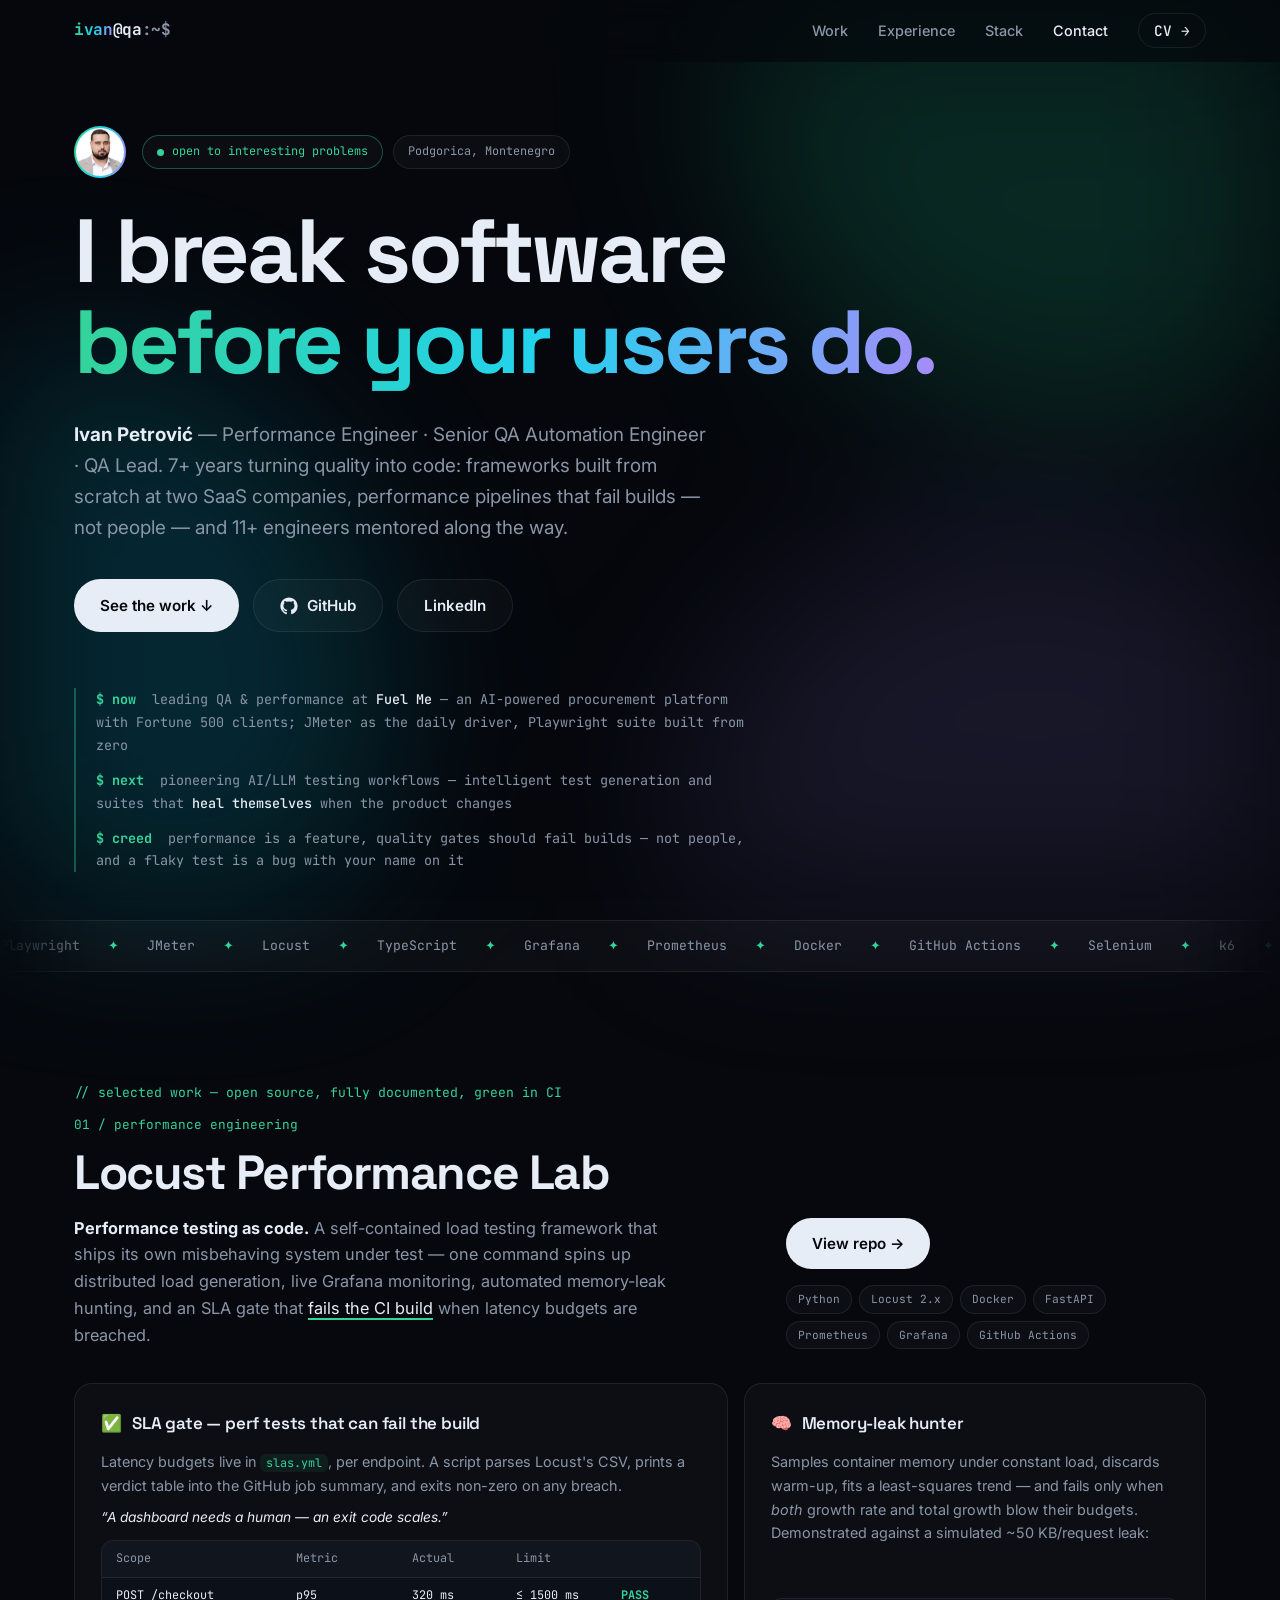
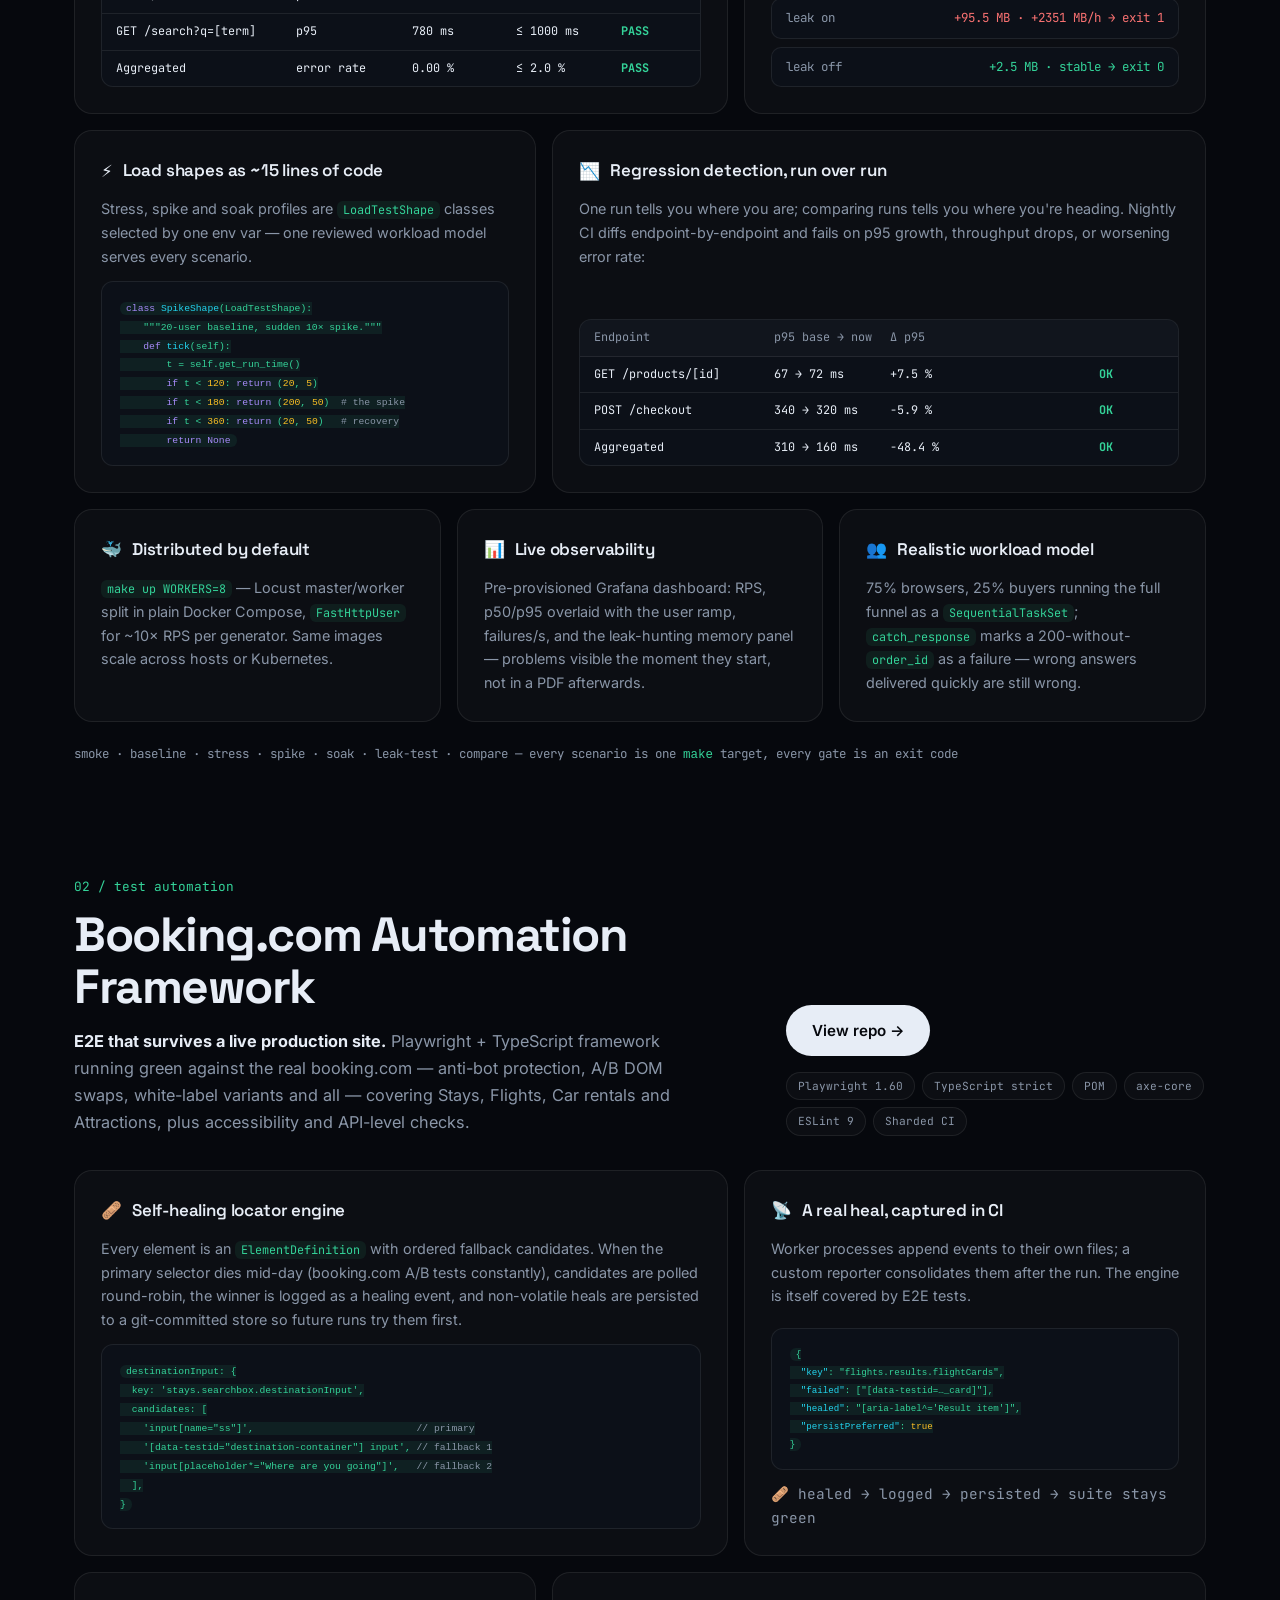
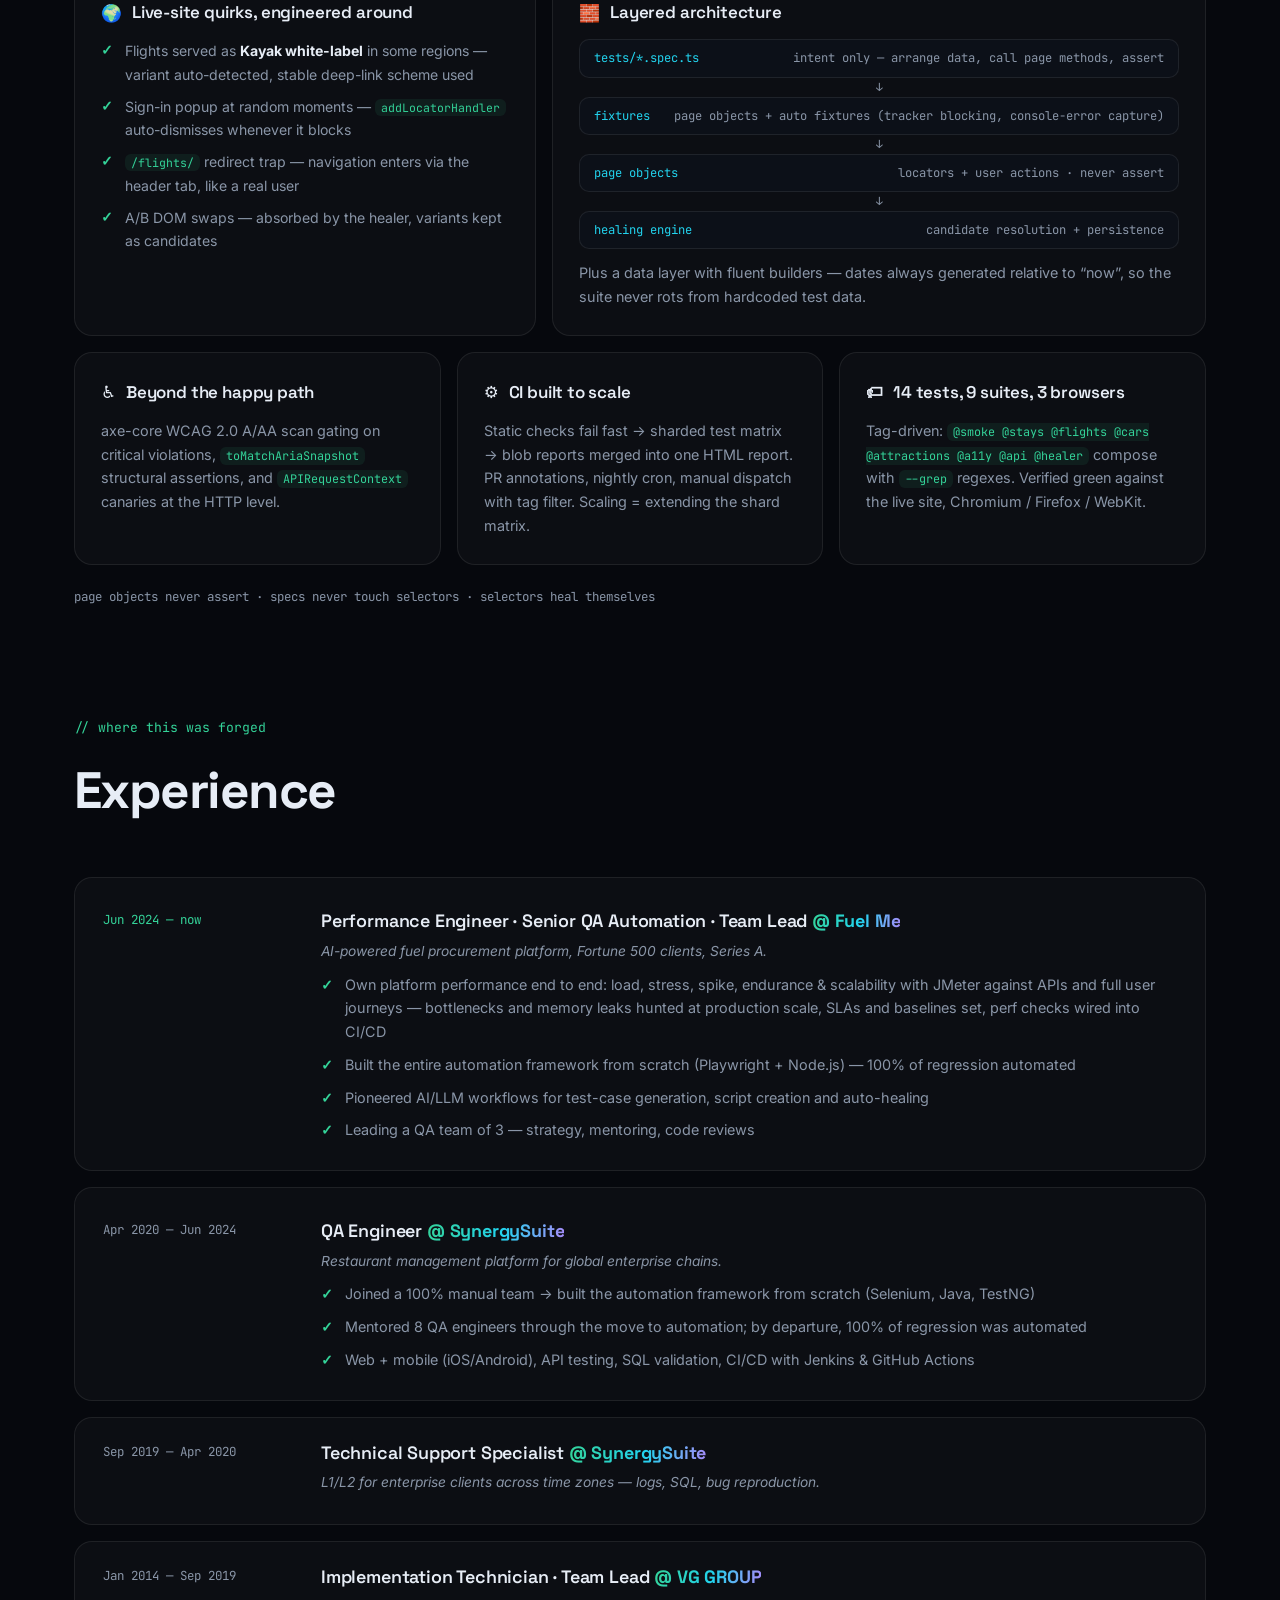
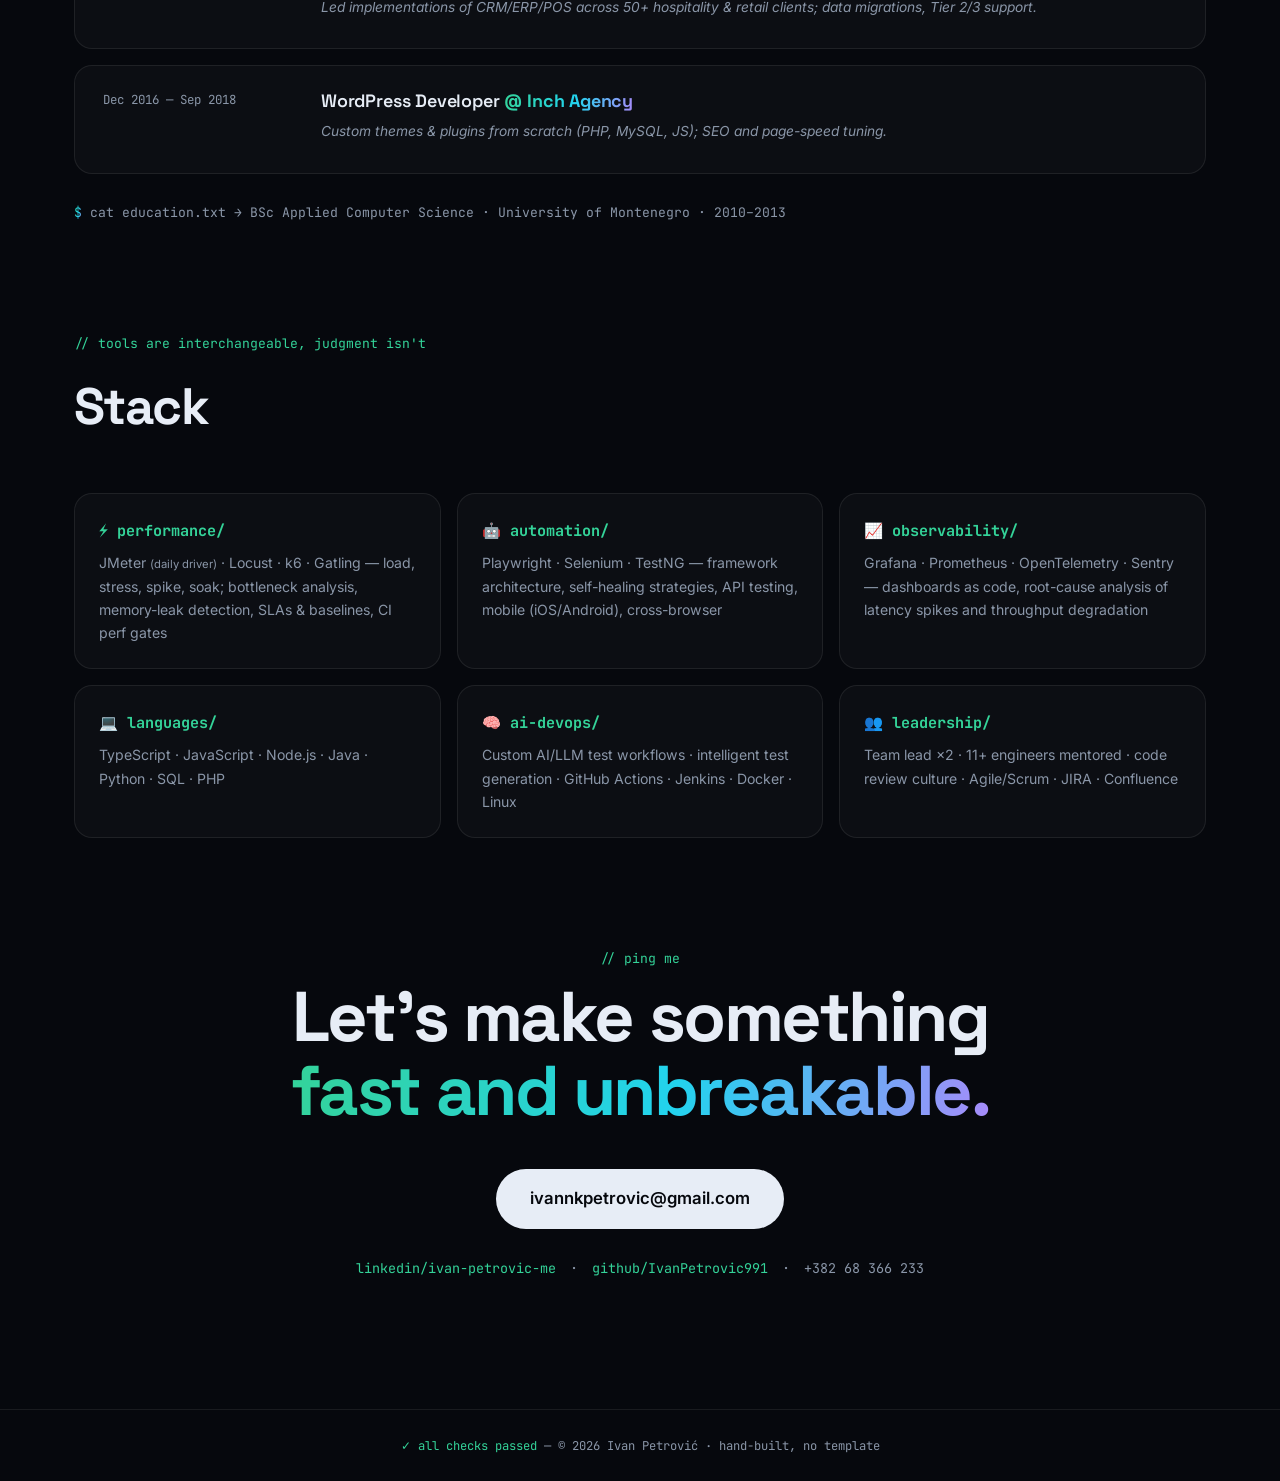
==== index.html @ 8883f0e4 "Portfolio website — dark bento design, project case studies, CV page" ====
<!DOCTYPE html>
<html lang="en">
<head>
  <meta charset="UTF-8">
  <meta name="viewport" content="width=device-width, initial-scale=1.0">
  <title>Ivan Petrović — Performance & QA Automation Engineer</title>
  <meta name="description" content="Ivan Petrović — Performance Engineer, Senior QA Automation Engineer and QA Lead. I build test frameworks, performance pipelines, and quality gates that fail builds — not people.">
  <meta property="og:title" content="Ivan Petrović — Performance & QA Automation Engineer">
  <meta property="og:description" content="Performance testing as code, self-healing automation frameworks, and quality engineering leadership.">
  <meta property="og:type" content="website">
  <meta property="og:image" content="assets/profile.png">
  <link rel="icon" href="data:image/svg+xml,<svg xmlns='http://www.w3.org/2000/svg' viewBox='0 0 100 100'><text y='.9em' font-size='90'>✓</text></svg>">
  <link rel="preconnect" href="https://fonts.googleapis.com">
  <link rel="preconnect" href="https://fonts.gstatic.com" crossorigin>
  <link href="https://fonts.googleapis.com/css2?family=Space+Grotesk:wght@400;500;600;700&family=Inter:wght@400;500;600;700&family=JetBrains+Mono:wght@400;500;700&display=swap" rel="stylesheet">
  <link rel="stylesheet" href="css/style.css">
</head>
<body>

  <div class="aurora" aria-hidden="true">
    <div class="aurora-blob a1"></div>
    <div class="aurora-blob a2"></div>
    <div class="aurora-blob a3"></div>
  </div>
  <div class="noise" aria-hidden="true"></div>

  <nav class="nav" id="nav">
    <div class="nav-progress" id="navProgress"></div>
    <div class="nav-inner">
      <a href="#top" class="nav-logo mono"><span class="grad-text">ivan</span>@qa<span class="dim">:~$</span></a>
      <button class="nav-toggle" id="navToggle" aria-label="Toggle menu" aria-expanded="false">
        <span></span><span></span><span></span>
      </button>
      <ul class="nav-links" id="navLinks">
        <li><a href="#work">Work</a></li>
        <li><a href="#experience">Experience</a></li>
        <li><a href="#stack">Stack</a></li>
        <li><a href="#contact">Contact</a></li>
        <li><a href="cv.html" class="nav-cta">CV →</a></li>
      </ul>
    </div>
  </nav>

  <!-- ============ HERO ============ -->
  <header class="hero" id="top">
    <div class="hero-inner">
      <div class="hero-meta reveal mono">
        <img class="hero-avatar" src="assets/profile.png" alt="Ivan Petrović" width="600" height="600">
        <span class="pill pill-live"><span class="pulse"></span>open to interesting problems</span>
        <span class="pill">Podgorica, Montenegro</span>
      </div>
      <h1 class="hero-title">
        <span class="reveal d1">I break software</span>
        <span class="reveal d2"><em class="grad-text">before your users do.</em></span>
      </h1>
      <p class="hero-sub reveal d3">
        <strong>Ivan Petrović</strong> — Performance Engineer · Senior QA Automation Engineer · QA Lead.
        7+ years turning quality into code: frameworks built from scratch at two SaaS companies,
        performance pipelines that fail builds — not people — and 11+ engineers mentored along the way.
      </p>
      <div class="hero-actions reveal d4">
        <a href="#work" class="btn btn-primary">See the work ↓</a>
        <a href="https://github.com/IvanPetrovic991" target="_blank" rel="noopener" class="btn btn-ghost">
          <svg viewBox="0 0 24 24" width="18" height="18" fill="currentColor"><path d="M12 .5C5.65.5.5 5.65.5 12c0 5.08 3.29 9.39 7.86 10.91.58.11.79-.25.79-.55v-2.17c-3.2.7-3.87-1.36-3.87-1.36-.52-1.33-1.28-1.68-1.28-1.68-1.04-.71.08-.7.08-.7 1.15.08 1.76 1.18 1.76 1.18 1.03 1.76 2.69 1.25 3.34.96.1-.74.4-1.25.73-1.54-2.55-.29-5.23-1.28-5.23-5.68 0-1.26.45-2.28 1.18-3.09-.12-.29-.51-1.46.11-3.05 0 0 .96-.31 3.15 1.18a10.9 10.9 0 0 1 5.74 0c2.19-1.49 3.15-1.18 3.15-1.18.62 1.59.23 2.76.11 3.05.74.81 1.18 1.83 1.18 3.09 0 4.41-2.69 5.38-5.25 5.67.41.35.78 1.05.78 2.12v3.14c0 .3.21.66.8.55A11.5 11.5 0 0 0 23.5 12C23.5 5.65 18.35.5 12 .5z"/></svg>
          GitHub
        </a>
        <a href="https://www.linkedin.com/in/ivan-petrovic-me/" target="_blank" rel="noopener" class="btn btn-ghost">LinkedIn</a>
      </div>
      <div class="hero-facts mono reveal d5">
        <p><span class="fact-prompt">$ now</span> leading QA &amp; performance at <strong>Fuel Me</strong> — an AI-powered procurement platform with Fortune 500 clients; JMeter as the daily driver, Playwright suite built from zero</p>
        <p><span class="fact-prompt">$ next</span> pioneering AI/LLM testing workflows — intelligent test generation and suites that <strong>heal themselves</strong> when the product changes</p>
        <p><span class="fact-prompt">$ creed</span> performance is a feature, quality gates should fail builds — not people, and a flaky test is a bug with your name on it</p>
      </div>
    </div>
    <div class="marquee reveal d5" aria-hidden="true">
      <div class="marquee-track mono">
        <span>Playwright</span><i>✦</i><span>JMeter</span><i>✦</i><span>Locust</span><i>✦</i><span>TypeScript</span><i>✦</i><span>Grafana</span><i>✦</i><span>Prometheus</span><i>✦</i><span>Docker</span><i>✦</i><span>GitHub Actions</span><i>✦</i><span>Selenium</span><i>✦</i><span>k6</span><i>✦</i><span>Python</span><i>✦</i><span>Node.js</span><i>✦</i><span>AI test workflows</span><i>✦</i>
        <span>Playwright</span><i>✦</i><span>JMeter</span><i>✦</i><span>Locust</span><i>✦</i><span>TypeScript</span><i>✦</i><span>Grafana</span><i>✦</i><span>Prometheus</span><i>✦</i><span>Docker</span><i>✦</i><span>GitHub Actions</span><i>✦</i><span>Selenium</span><i>✦</i><span>k6</span><i>✦</i><span>Python</span><i>✦</i><span>Node.js</span><i>✦</i><span>AI test workflows</span><i>✦</i>
      </div>
    </div>
  </header>

  <main>
  <!-- ============ WORK ============ -->
  <section id="work" class="section">
    <p class="section-kicker mono reveal">// selected work — open source, fully documented, green in CI</p>

    <!-- ===== PROJECT 1: LOCUST PERFORMANCE LAB ===== -->
    <article class="project reveal">
      <header class="project-head">
        <div>
          <p class="project-tag mono">01 / performance engineering</p>
          <h2 class="project-title">Locust Performance Lab</h2>
          <p class="project-lede">
            <strong>Performance testing as code.</strong> A self-contained load testing framework that ships its own
            misbehaving system under test — one command spins up distributed load generation, live Grafana monitoring,
            automated memory-leak hunting, and an SLA gate that <em>fails the CI build</em> when latency budgets are breached.
          </p>
        </div>
        <div class="project-cta">
          <a class="btn btn-primary" href="https://github.com/IvanPetrovic991/locust-performance-lab" target="_blank" rel="noopener">View repo →</a>
          <div class="chips mono">
            <span>Python</span><span>Locust 2.x</span><span>Docker</span><span>FastAPI</span><span>Prometheus</span><span>Grafana</span><span>GitHub Actions</span>
          </div>
        </div>
      </header>

      <div class="bento">
        <div class="bento-card span-7 glow">
          <h3 class="bento-title"><span class="bento-ico">✅</span> SLA gate — perf tests that can fail the build</h3>
          <p>Latency budgets live in <code class="mono">slas.yml</code>, per endpoint. A script parses Locust's CSV,
            prints a verdict table into the GitHub job summary, and exits non-zero on any breach.
            <span class="q">“A dashboard needs a human — an exit code scales.”</span></p>
          <div class="verdict mono">
            <div class="v-row v-head"><span>Scope</span><span>Metric</span><span>Actual</span><span>Limit</span><span></span></div>
            <div class="v-row"><span>POST /checkout</span><span>p95</span><span>320 ms</span><span>≤ 1500 ms</span><span class="ok">PASS</span></div>
            <div class="v-row"><span>GET /search?q=[term]</span><span>p95</span><span>780 ms</span><span>≤ 1000 ms</span><span class="ok">PASS</span></div>
            <div class="v-row"><span>Aggregated</span><span>error rate</span><span>0.00 %</span><span>≤ 2.0 %</span><span class="ok">PASS</span></div>
          </div>
        </div>

        <div class="bento-card span-5 glow">
          <h3 class="bento-title"><span class="bento-ico">🧠</span> Memory-leak hunter</h3>
          <p>Samples container memory under constant load, discards warm-up, fits a least-squares trend —
            and fails only when <em>both</em> growth rate and total growth blow their budgets. Demonstrated against
            a simulated ~50 KB/request leak:</p>
          <div class="kv mono">
            <div><span class="dim">leak on</span><span class="bad">+95.5 MB · +2351 MB/h → exit 1</span></div>
            <div><span class="dim">leak off</span><span class="ok">+2.5 MB · stable → exit 0</span></div>
          </div>
        </div>

        <div class="bento-card span-5 glow">
          <h3 class="bento-title"><span class="bento-ico">⚡</span> Load shapes as ~15 lines of code</h3>
          <p>Stress, spike and soak profiles are <code class="mono">LoadTestShape</code> classes selected by one env var —
            one reviewed workload model serves every scenario.</p>
<pre class="code mono"><code><span class="c-kw">class</span> <span class="c-fn">SpikeShape</span>(LoadTestShape):
    <span class="c-str">"""20-user baseline, sudden 10× spike."""</span>
    <span class="c-kw">def</span> <span class="c-fn">tick</span>(self):
        t = self.get_run_time()
        <span class="c-kw">if</span> t &lt; <span class="c-num">120</span>: <span class="c-kw">return</span> (<span class="c-num">20</span>, <span class="c-num">5</span>)
        <span class="c-kw">if</span> t &lt; <span class="c-num">180</span>: <span class="c-kw">return</span> (<span class="c-num">200</span>, <span class="c-num">50</span>)  <span class="c-cm"># the spike</span>
        <span class="c-kw">if</span> t &lt; <span class="c-num">360</span>: <span class="c-kw">return</span> (<span class="c-num">20</span>, <span class="c-num">50</span>)   <span class="c-cm"># recovery</span>
        <span class="c-kw">return</span> <span class="c-kw">None</span></code></pre>
        </div>

        <div class="bento-card span-7 glow">
          <h3 class="bento-title"><span class="bento-ico">📉</span> Regression detection, run over run</h3>
          <p>One run tells you where you are; comparing runs tells you where you're heading. Nightly CI diffs
            endpoint-by-endpoint and fails on p95 growth, throughput drops, or worsening error rate:</p>
          <div class="verdict mono">
            <div class="v-row v-head"><span>Endpoint</span><span>p95 base → now</span><span>Δ p95</span><span></span><span></span></div>
            <div class="v-row"><span>GET /products/[id]</span><span>67 → 72 ms</span><span>+7.5 %</span><span></span><span class="ok">OK</span></div>
            <div class="v-row"><span>POST /checkout</span><span>340 → 320 ms</span><span>−5.9 %</span><span></span><span class="ok">OK</span></div>
            <div class="v-row"><span>Aggregated</span><span>310 → 160 ms</span><span>−48.4 %</span><span></span><span class="ok">OK</span></div>
          </div>
        </div>

        <div class="bento-card span-4 glow">
          <h3 class="bento-title"><span class="bento-ico">🐳</span> Distributed by default</h3>
          <p><code class="mono">make up WORKERS=8</code> — Locust master/worker split in plain Docker Compose,
            <code class="mono">FastHttpUser</code> for ~10× RPS per generator. Same images scale across hosts or Kubernetes.</p>
        </div>

        <div class="bento-card span-4 glow">
          <h3 class="bento-title"><span class="bento-ico">📊</span> Live observability</h3>
          <p>Pre-provisioned Grafana dashboard: RPS, p50/p95 overlaid with the user ramp, failures/s, and the
            leak-hunting memory panel — problems visible the moment they start, not in a PDF afterwards.</p>
        </div>

        <div class="bento-card span-4 glow">
          <h3 class="bento-title"><span class="bento-ico">👥</span> Realistic workload model</h3>
          <p>75% browsers, 25% buyers running the full funnel as a <code class="mono">SequentialTaskSet</code>;
            <code class="mono">catch_response</code> marks a 200-without-<code class="mono">order_id</code> as a failure —
            wrong answers delivered quickly are still wrong.</p>
        </div>
      </div>

      <p class="project-foot mono reveal">
        <span class="dim">smoke · baseline · stress · spike · soak · leak-test · compare</span> — every scenario is one <code>make</code> target, every gate is an exit code
      </p>
    </article>

    <!-- ===== PROJECT 2: BOOKING AUTOMATION FRAMEWORK ===== -->
    <article class="project reveal">
      <header class="project-head">
        <div>
          <p class="project-tag mono">02 / test automation</p>
          <h2 class="project-title">Booking.com Automation Framework</h2>
          <p class="project-lede">
            <strong>E2E that survives a live production site.</strong> Playwright + TypeScript framework running green
            against the real booking.com — anti-bot protection, A/B DOM swaps, white-label variants and all — covering
            Stays, Flights, Car rentals and Attractions, plus accessibility and API-level checks.
          </p>
        </div>
        <div class="project-cta">
          <a class="btn btn-primary" href="https://github.com/IvanPetrovic991/booking-automation-framework" target="_blank" rel="noopener">View repo →</a>
          <div class="chips mono">
            <span>Playwright 1.60</span><span>TypeScript strict</span><span>POM</span><span>axe-core</span><span>ESLint 9</span><span>Sharded CI</span>
          </div>
        </div>
      </header>

      <div class="bento">
        <div class="bento-card span-7 glow">
          <h3 class="bento-title"><span class="bento-ico">🩹</span> Self-healing locator engine</h3>
          <p>Every element is an <code class="mono">ElementDefinition</code> with ordered fallback candidates. When the primary
            selector dies mid-day (booking.com A/B tests constantly), candidates are polled round-robin, the winner is logged
            as a healing event, and non-volatile heals are persisted to a git-committed store so future runs try them first.</p>
<pre class="code mono"><code>destinationInput: {
  key: <span class="c-str">'stays.searchbox.destinationInput'</span>,
  candidates: [
    <span class="c-str">'input[name="ss"]'</span>,                            <span class="c-cm">// primary</span>
    <span class="c-str">'[data-testid="destination-container"] input'</span>, <span class="c-cm">// fallback 1</span>
    <span class="c-str">'input[placeholder*="Where are you going"]'</span>,   <span class="c-cm">// fallback 2</span>
  ],
}</code></pre>
        </div>

        <div class="bento-card span-5 glow">
          <h3 class="bento-title"><span class="bento-ico">📡</span> A real heal, captured in CI</h3>
          <p>Worker processes append events to their own files; a custom reporter consolidates them after the run.
            The engine is itself covered by E2E tests.</p>
<pre class="code code-sm mono"><code>{
  <span class="c-key">"key"</span>: <span class="c-str">"flights.results.flightCards"</span>,
  <span class="c-key">"failed"</span>: [<span class="c-str">"[data-testid=…_card]"</span>],
  <span class="c-key">"healed"</span>: <span class="c-str">"[aria-label^='Result item']"</span>,
  <span class="c-key">"persistPreferred"</span>: <span class="c-num">true</span>
}</code></pre>
          <p class="mono dim sm">🩹 healed → logged → persisted → suite stays green</p>
        </div>

        <div class="bento-card span-5 glow">
          <h3 class="bento-title"><span class="bento-ico">🌍</span> Live-site quirks, engineered around</h3>
          <ul class="ticks">
            <li>Flights served as <strong>Kayak white-label</strong> in some regions — variant auto-detected, stable deep-link scheme used</li>
            <li>Sign-in popup at random moments — <code class="mono">addLocatorHandler</code> auto-dismisses whenever it blocks</li>
            <li><code class="mono">/flights/</code> redirect trap — navigation enters via the header tab, like a real user</li>
            <li>A/B DOM swaps — absorbed by the healer, variants kept as candidates</li>
          </ul>
        </div>

        <div class="bento-card span-7 glow">
          <h3 class="bento-title"><span class="bento-ico">🧱</span> Layered architecture</h3>
          <div class="layers mono">
            <div class="layer"><span class="layer-n">tests/*.spec.ts</span><span class="dim">intent only — arrange data, call page methods, assert</span></div>
            <div class="layer-arrow">↓</div>
            <div class="layer"><span class="layer-n">fixtures</span><span class="dim">page objects + auto fixtures (tracker blocking, console-error capture)</span></div>
            <div class="layer-arrow">↓</div>
            <div class="layer"><span class="layer-n">page objects</span><span class="dim">locators + user actions · never assert</span></div>
            <div class="layer-arrow">↓</div>
            <div class="layer"><span class="layer-n">healing engine</span><span class="dim">candidate resolution + persistence</span></div>
          </div>
          <p class="sm">Plus a data layer with fluent builders — dates always generated relative to “now”, so the suite never rots from hardcoded test data.</p>
        </div>

        <div class="bento-card span-4 glow">
          <h3 class="bento-title"><span class="bento-ico">♿</span> Beyond the happy path</h3>
          <p>axe-core WCAG 2.0 A/AA scan gating on critical violations, <code class="mono">toMatchAriaSnapshot</code> structural
            assertions, and <code class="mono">APIRequestContext</code> canaries at the HTTP level.</p>
        </div>

        <div class="bento-card span-4 glow">
          <h3 class="bento-title"><span class="bento-ico">⚙️</span> CI built to scale</h3>
          <p>Static checks fail fast → sharded test matrix → blob reports merged into one HTML report.
            PR annotations, nightly cron, manual dispatch with tag filter. Scaling = extending the shard matrix.</p>
        </div>

        <div class="bento-card span-4 glow">
          <h3 class="bento-title"><span class="bento-ico">🏷</span> 14 tests, 9 suites, 3 browsers</h3>
          <p>Tag-driven: <code class="mono">@smoke @stays @flights @cars @attractions @a11y @api @healer</code> compose
            with <code class="mono">--grep</code> regexes. Verified green against the live site, Chromium / Firefox / WebKit.</p>
        </div>
      </div>

      <p class="project-foot mono reveal">
        <span class="dim">page objects never assert · specs never touch selectors · selectors heal themselves</span>
      </p>
    </article>
  </section>

  <!-- ============ EXPERIENCE ============ -->
  <section id="experience" class="section">
    <p class="section-kicker mono reveal">// where this was forged</p>
    <h2 class="section-title reveal">Experience</h2>

    <div class="xp-list">
      <article class="xp reveal glow">
        <div class="xp-when mono"><span class="ok">Jun 2024 — now</span></div>
        <div class="xp-body">
          <h3>Performance Engineer · Senior QA Automation · Team Lead <span class="xp-co grad-text">@ Fuel Me</span></h3>
          <p class="xp-blurb">AI-powered fuel procurement platform, Fortune 500 clients, Series A.</p>
          <ul class="ticks">
            <li>Own platform performance end to end: load, stress, spike, endurance & scalability with JMeter against APIs and full user journeys — bottlenecks and memory leaks hunted at production scale, SLAs and baselines set, perf checks wired into CI/CD</li>
            <li>Built the entire automation framework from scratch (Playwright + Node.js) — 100% of regression automated</li>
            <li>Pioneered AI/LLM workflows for test-case generation, script creation and auto-healing</li>
            <li>Leading a QA team of 3 — strategy, mentoring, code reviews</li>
          </ul>
        </div>
      </article>

      <article class="xp reveal glow">
        <div class="xp-when mono">Apr 2020 — Jun 2024</div>
        <div class="xp-body">
          <h3>QA Engineer <span class="xp-co grad-text">@ SynergySuite</span></h3>
          <p class="xp-blurb">Restaurant management platform for global enterprise chains.</p>
          <ul class="ticks">
            <li>Joined a 100% manual team → built the automation framework from scratch (Selenium, Java, TestNG)</li>
            <li>Mentored 8 QA engineers through the move to automation; by departure, 100% of regression was automated</li>
            <li>Web + mobile (iOS/Android), API testing, SQL validation, CI/CD with Jenkins & GitHub Actions</li>
          </ul>
        </div>
      </article>

      <article class="xp xp-compact reveal glow">
        <div class="xp-when mono">Sep 2019 — Apr 2020</div>
        <div class="xp-body">
          <h3>Technical Support Specialist <span class="xp-co grad-text">@ SynergySuite</span></h3>
          <p class="xp-blurb">L1/L2 for enterprise clients across time zones — logs, SQL, bug reproduction.</p>
        </div>
      </article>

      <article class="xp xp-compact reveal glow">
        <div class="xp-when mono">Jan 2014 — Sep 2019</div>
        <div class="xp-body">
          <h3>Implementation Technician · Team Lead <span class="xp-co grad-text">@ VG GROUP</span></h3>
          <p class="xp-blurb">Led implementations of CRM/ERP/POS across 50+ hospitality & retail clients; data migrations, Tier 2/3 support.</p>
        </div>
      </article>

      <article class="xp xp-compact reveal glow">
        <div class="xp-when mono">Dec 2016 — Sep 2018</div>
        <div class="xp-body">
          <h3>WordPress Developer <span class="xp-co grad-text">@ Inch Agency</span></h3>
          <p class="xp-blurb">Custom themes & plugins from scratch (PHP, MySQL, JS); SEO and page-speed tuning.</p>
        </div>
      </article>
    </div>

    <p class="edu mono reveal"><span class="grad-text">$</span> cat education.txt <span class="dim">→</span> BSc Applied Computer Science · University of Montenegro · 2010–2013</p>
  </section>

  <!-- ============ STACK ============ -->
  <section id="stack" class="section">
    <p class="section-kicker mono reveal">// tools are interchangeable, judgment isn't</p>
    <h2 class="section-title reveal">Stack</h2>
    <div class="stack-grid">
      <div class="stack-card reveal glow">
        <h3 class="mono">⚡ performance/</h3>
        <p>JMeter <span class="dim">(daily driver)</span> · Locust · k6 · Gatling — load, stress, spike, soak; bottleneck analysis, memory-leak detection, SLAs & baselines, CI perf gates</p>
      </div>
      <div class="stack-card reveal glow">
        <h3 class="mono">🤖 automation/</h3>
        <p>Playwright · Selenium · TestNG — framework architecture, self-healing strategies, API testing, mobile (iOS/Android), cross-browser</p>
      </div>
      <div class="stack-card reveal glow">
        <h3 class="mono">📈 observability/</h3>
        <p>Grafana · Prometheus · OpenTelemetry · Sentry — dashboards as code, root-cause analysis of latency spikes and throughput degradation</p>
      </div>
      <div class="stack-card reveal glow">
        <h3 class="mono">💻 languages/</h3>
        <p>TypeScript · JavaScript · Node.js · Java · Python · SQL · PHP</p>
      </div>
      <div class="stack-card reveal glow">
        <h3 class="mono">🧠 ai-devops/</h3>
        <p>Custom AI/LLM test workflows · intelligent test generation · GitHub Actions · Jenkins · Docker · Linux</p>
      </div>
      <div class="stack-card reveal glow">
        <h3 class="mono">👥 leadership/</h3>
        <p>Team lead ×2 · 11+ engineers mentored · code review culture · Agile/Scrum · JIRA · Confluence</p>
      </div>
    </div>
  </section>

  <!-- ============ CONTACT ============ -->
  <section id="contact" class="section section-contact">
    <p class="section-kicker mono reveal">// ping me</p>
    <h2 class="contact-title reveal">Let's make something<br><em class="grad-text">fast and unbreakable.</em></h2>
    <div class="contact-actions reveal d2">
      <a href="mailto:ivannkpetrovic@gmail.com" class="btn btn-primary btn-lg">ivannkpetrovic@gmail.com</a>
    </div>
    <div class="contact-links mono reveal d3">
      <a href="https://www.linkedin.com/in/ivan-petrovic-me/" target="_blank" rel="noopener">linkedin/ivan-petrovic-me</a>
      <span class="dim">·</span>
      <a href="https://github.com/IvanPetrovic991" target="_blank" rel="noopener">github/IvanPetrovic991</a>
      <span class="dim">·</span>
      <span class="dim">+382 68 366 233</span>
    </div>
  </section>
  </main>

  <footer class="footer mono">
    <p><span class="ok">✓ all checks passed</span> <span class="dim">— © <span id="year"></span> Ivan Petrović · hand-built, no template</span></p>
  </footer>

  <script src="js/main.js"></script>
</body>
</html>
---- css/style.css ----
/* ============ Tokens ============ */
:root {
  --bg: #06080d;
  --surface: rgba(255, 255, 255, 0.028);
  --surface-solid: #0c1018;
  --border: rgba(255, 255, 255, 0.08);
  --border-hover: rgba(52, 211, 153, 0.45);
  --text: #e7edf6;
  --text-dim: #8a96a8;
  --green: #34d399;
  --cyan: #22d3ee;
  --violet: #a78bfa;
  --red: #f87171;
  --grad: linear-gradient(100deg, var(--green), var(--cyan) 55%, var(--violet));
  --radius: 18px;
  --font-display: "Space Grotesk", "Inter", system-ui, sans-serif;
  --font-sans: "Inter", system-ui, sans-serif;
  --font-mono: "JetBrains Mono", ui-monospace, monospace;
  --nav-h: 62px;
  --max-w: 1180px;
}

* { margin: 0; padding: 0; box-sizing: border-box; }
html { scroll-behavior: smooth; scroll-padding-top: calc(var(--nav-h) + 20px); }

body {
  background: var(--bg);
  color: var(--text);
  font-family: var(--font-sans);
  line-height: 1.65;
  -webkit-font-smoothing: antialiased;
  overflow-x: hidden;
}

.mono { font-family: var(--font-mono); }
.dim { color: var(--text-dim); }
.ok { color: var(--green); }
.bad { color: var(--red); }
.sm { font-size: 0.82rem; }

.grad-text {
  background: var(--grad);
  -webkit-background-clip: text;
  background-clip: text;
  -webkit-text-fill-color: transparent;
  font-style: normal;
}

a { color: var(--green); text-decoration: none; }
a:hover { text-decoration: underline; }
::selection { background: var(--green); color: var(--bg); }

/* ============ Aurora background ============ */
.aurora {
  position: fixed;
  inset: 0;
  z-index: -2;
  overflow: hidden;
  filter: blur(90px) saturate(1.2);
}
.aurora-blob {
  position: absolute;
  width: 55vw;
  height: 55vw;
  border-radius: 50%;
  opacity: 0.16;
  animation: drift 26s ease-in-out infinite alternate;
}
.a1 { background: var(--green); top: -22vw; right: -12vw; }
.a2 { background: var(--cyan); top: 38%; left: -25vw; animation-delay: -9s; animation-duration: 32s; }
.a3 { background: var(--violet); bottom: -25vw; right: -8vw; animation-delay: -18s; animation-duration: 38s; opacity: 0.12; }

@keyframes drift {
  from { transform: translate(0, 0) scale(1); }
  to { transform: translate(8vw, 6vh) scale(1.15); }
}

.noise {
  position: fixed;
  inset: 0;
  z-index: -1;
  opacity: 0.5;
  pointer-events: none;
  background-image: url("data:image/svg+xml,%3Csvg xmlns='http://www.w3.org/2000/svg' width='180' height='180'%3E%3Cfilter id='n'%3E%3CfeTurbulence type='fractalNoise' baseFrequency='0.85' numOctaves='2'/%3E%3CfeColorMatrix values='0 0 0 0 0 0 0 0 0 0 0 0 0 0 0 0 0 0 0.035 0'/%3E%3C/filter%3E%3Crect width='180' height='180' filter='url(%23n)'/%3E%3C/svg%3E");
}

/* ============ Reveal ============ */
.reveal {
  opacity: 0;
  transform: translateY(26px);
  transition: opacity 0.7s cubic-bezier(0.16, 1, 0.3, 1), transform 0.7s cubic-bezier(0.16, 1, 0.3, 1);
}
.reveal.visible { opacity: 1; transform: none; }
.reveal.d1 { transition-delay: 0.07s; }
.reveal.d2 { transition-delay: 0.14s; }
.reveal.d3 { transition-delay: 0.22s; }
.reveal.d4 { transition-delay: 0.3s; }
.reveal.d5 { transition-delay: 0.4s; }

@media (prefers-reduced-motion: reduce) {
  html { scroll-behavior: auto; }
  .reveal { opacity: 1; transform: none; transition: none; }
  .aurora-blob { animation: none; }
  .marquee-track { animation: none !important; }
  .pulse { animation: none; }
}

/* ============ Nav ============ */
.nav {
  position: fixed;
  top: 0; left: 0; right: 0;
  height: var(--nav-h);
  z-index: 100;
  background: rgba(6, 8, 13, 0.75);
  backdrop-filter: blur(16px) saturate(1.4);
  -webkit-backdrop-filter: blur(16px) saturate(1.4);
  border-bottom: 1px solid transparent;
  transition: border-color 0.3s ease;
}
.nav.scrolled { border-bottom-color: var(--border); }

.nav-progress {
  position: absolute;
  top: 0; left: 0;
  height: 2px;
  width: 0;
  background: var(--grad);
  transition: width 0.08s linear;
}

.nav-inner {
  max-width: var(--max-w);
  margin: 0 auto;
  height: 100%;
  padding: 0 24px;
  display: flex;
  align-items: center;
  justify-content: space-between;
}

.nav-logo { font-size: 1rem; font-weight: 700; color: var(--text); letter-spacing: -0.02em; }
.nav-logo:hover { text-decoration: none; }

.nav-links { display: flex; align-items: center; gap: 30px; list-style: none; }
.nav-links a {
  color: var(--text-dim);
  font-size: 0.9rem;
  font-weight: 500;
  transition: color 0.2s ease;
}
.nav-links a:hover, .nav-links a.active { color: var(--text); text-decoration: none; }

.nav-cta {
  font-family: var(--font-mono);
  border: 1px solid var(--border);
  color: var(--text) !important;
  padding: 7px 15px;
  border-radius: 999px;
  transition: border-color 0.2s ease, background 0.2s ease;
}
.nav-cta:hover { border-color: var(--green); background: rgba(52, 211, 153, 0.08); }

.nav-toggle { display: none; flex-direction: column; gap: 5px; background: none; border: none; cursor: pointer; padding: 8px; }
.nav-toggle span { width: 24px; height: 2px; background: var(--text); border-radius: 2px; transition: transform 0.25s ease, opacity 0.25s ease; }
.nav-toggle.open span:nth-child(1) { transform: translateY(7px) rotate(45deg); }
.nav-toggle.open span:nth-child(2) { opacity: 0; }
.nav-toggle.open span:nth-child(3) { transform: translateY(-7px) rotate(-45deg); }

/* ============ Hero ============ */
.hero {
  min-height: 100svh;
  display: flex;
  flex-direction: column;
  justify-content: center;
  padding-top: var(--nav-h);
}

.hero-inner {
  max-width: var(--max-w);
  margin: 0 auto;
  padding: 64px 24px 48px;
  width: 100%;
}

.hero-meta { display: flex; gap: 10px; flex-wrap: wrap; align-items: center; margin-bottom: 28px; }

.hero-avatar {
  width: 52px;
  height: 52px;
  border-radius: 50%;
  object-fit: cover;
  border: 2px solid transparent;
  background: var(--grad) border-box;
  margin-right: 6px;
}

.pill {
  font-size: 0.74rem;
  padding: 6px 14px;
  border-radius: 999px;
  border: 1px solid var(--border);
  color: var(--text-dim);
  background: var(--surface);
}
.pill-live { color: var(--green); border-color: rgba(52, 211, 153, 0.35); display: inline-flex; align-items: center; gap: 8px; }
.pulse {
  width: 7px; height: 7px;
  border-radius: 50%;
  background: var(--green);
  animation: pulse 2s ease infinite;
}
@keyframes pulse {
  0%, 100% { box-shadow: 0 0 0 0 rgba(52, 211, 153, 0.5); }
  50% { box-shadow: 0 0 0 6px rgba(52, 211, 153, 0); }
}

.hero-title {
  font-family: var(--font-display);
  font-size: clamp(2.7rem, 7.2vw, 5.6rem);
  font-weight: 700;
  line-height: 1.02;
  letter-spacing: -0.035em;
  margin-bottom: 30px;
}
.hero-title span { display: block; }

.hero-sub {
  font-size: clamp(1rem, 1.6vw, 1.18rem);
  color: var(--text-dim);
  max-width: 640px;
  margin-bottom: 36px;
}
.hero-sub strong { color: var(--text); }

.hero-actions { display: flex; gap: 14px; flex-wrap: wrap; margin-bottom: 56px; }

.btn {
  display: inline-flex;
  align-items: center;
  gap: 9px;
  padding: 13px 26px;
  border-radius: 999px;
  font-weight: 600;
  font-size: 0.95rem;
  transition: transform 0.15s ease, box-shadow 0.15s ease, border-color 0.15s ease;
}
.btn:hover { text-decoration: none; transform: translateY(-2px); }
.btn-lg { padding: 16px 34px; font-size: 1.05rem; }

.btn-primary { background: var(--text); color: var(--bg); }
.btn-primary:hover { box-shadow: 0 10px 40px rgba(52, 211, 153, 0.3); }

.btn-ghost { border: 1px solid var(--border); color: var(--text); background: var(--surface); }
.btn-ghost:hover { border-color: var(--border-hover); }

.hero-facts {
  display: flex;
  flex-direction: column;
  gap: 12px;
  max-width: 680px;
  border-left: 2px solid rgba(52, 211, 153, 0.35);
  padding-left: 20px;
}
.hero-facts p { font-size: 0.84rem; color: var(--text-dim); line-height: 1.7; }
.hero-facts strong { color: var(--text); font-weight: 500; }
.fact-prompt {
  color: var(--green);
  font-weight: 700;
  margin-right: 8px;
  white-space: nowrap;
}

/* Marquee */
.marquee {
  border-block: 1px solid var(--border);
  overflow: hidden;
  padding: 14px 0;
  background: var(--surface);
  mask-image: linear-gradient(90deg, transparent, black 8%, black 92%, transparent);
  -webkit-mask-image: linear-gradient(90deg, transparent, black 8%, black 92%, transparent);
}
.marquee-track {
  display: flex;
  gap: 28px;
  width: max-content;
  animation: marquee 32s linear infinite;
  font-size: 0.82rem;
  color: var(--text-dim);
  white-space: nowrap;
}
.marquee-track i { color: var(--green); font-style: normal; }
@keyframes marquee { to { transform: translateX(-50%); } }

/* ============ Sections ============ */
.section {
  max-width: var(--max-w);
  margin: 0 auto;
  padding: 110px 24px 0;
}

.section-kicker { color: var(--green); font-size: 0.82rem; margin-bottom: 10px; }

.section-title {
  font-family: var(--font-display);
  font-size: clamp(2rem, 4.5vw, 3.2rem);
  font-weight: 700;
  letter-spacing: -0.03em;
  margin-bottom: 44px;
}

/* ============ Projects ============ */
.project { margin-bottom: 110px; }
.project:last-child { margin-bottom: 0; }

.project-head {
  display: grid;
  grid-template-columns: 1.6fr 1fr;
  gap: 40px;
  align-items: end;
  margin-bottom: 34px;
}

.project-tag { color: var(--green); font-size: 0.8rem; margin-bottom: 12px; }

.project-title {
  font-family: var(--font-display);
  font-size: clamp(1.9rem, 4.2vw, 3rem);
  font-weight: 700;
  letter-spacing: -0.03em;
  line-height: 1.08;
  margin-bottom: 16px;
}

.project-lede { color: var(--text-dim); font-size: 1.02rem; max-width: 620px; }
.project-lede strong { color: var(--text); }
.project-lede em { color: var(--text); font-style: normal; border-bottom: 2px solid var(--green); }

.project-cta { display: flex; flex-direction: column; gap: 16px; align-items: flex-start; }

.chips { display: flex; flex-wrap: wrap; gap: 7px; }
.chips span {
  font-size: 0.7rem;
  padding: 4px 11px;
  border-radius: 999px;
  border: 1px solid var(--border);
  color: var(--text-dim);
  background: var(--surface);
}

/* Bento */
.bento {
  display: grid;
  grid-template-columns: repeat(12, 1fr);
  gap: 16px;
}
.span-4 { grid-column: span 4; }
.span-5 { grid-column: span 5; }
.span-7 { grid-column: span 7; }

.bento-card {
  position: relative;
  background: var(--surface);
  border: 1px solid var(--border);
  border-radius: var(--radius);
  padding: 26px;
  overflow: hidden;
  transition: border-color 0.25s ease, transform 0.25s ease;
  display: flex;
  flex-direction: column;
  gap: 12px;
}
.bento-card:hover { border-color: var(--border-hover); transform: translateY(-3px); }

/* mouse-follow spotlight */
.glow::before {
  content: "";
  position: absolute;
  inset: 0;
  border-radius: inherit;
  background: radial-gradient(360px circle at var(--mx, 50%) var(--my, 50%), rgba(52, 211, 153, 0.08), transparent 65%);
  opacity: 0;
  transition: opacity 0.3s ease;
  pointer-events: none;
}
.glow:hover::before { opacity: 1; }

.bento-title {
  font-family: var(--font-display);
  font-size: 1.06rem;
  font-weight: 600;
  letter-spacing: -0.01em;
  display: flex;
  align-items: center;
  gap: 10px;
}
.bento-ico { font-size: 1.05rem; }

.bento-card p { color: var(--text-dim); font-size: 0.9rem; }
.bento-card p strong, .bento-card li strong { color: var(--text); }
.bento-card code { color: var(--green); font-size: 0.82em; background: rgba(52, 211, 153, 0.08); padding: 1px 6px; border-radius: 6px; }

.q { display: block; margin-top: 8px; color: var(--text); font-style: italic; font-size: 0.86rem; }

/* code blocks */
.code {
  background: var(--surface-solid);
  border: 1px solid var(--border);
  border-radius: 12px;
  padding: 16px 18px;
  font-size: 0.74rem;
  line-height: 1.6;
  overflow-x: auto;
  margin-top: auto;
}
.code-sm { font-size: 0.7rem; }
.c-kw { color: var(--violet); }
.c-fn { color: var(--cyan); }
.c-str { color: var(--green); }
.c-num { color: #fbbf24; }
.c-cm { color: var(--text-dim); }
.c-key { color: var(--cyan); }

/* verdict tables */
.verdict {
  border: 1px solid var(--border);
  border-radius: 12px;
  overflow: hidden;
  font-size: 0.74rem;
  margin-top: auto;
  background: var(--surface-solid);
}
.v-row {
  display: grid;
  grid-template-columns: 1.6fr 1fr 0.9fr 0.9fr 0.6fr;
  gap: 8px;
  padding: 8px 14px;
  border-bottom: 1px solid var(--border);
  align-items: center;
}
.v-row:last-child { border-bottom: none; }
.v-head { color: var(--text-dim); background: rgba(255, 255, 255, 0.02); }
.v-row .ok { font-weight: 700; }

/* key-value rows */
.kv { display: flex; flex-direction: column; gap: 8px; font-size: 0.78rem; margin-top: auto; }
.kv > div {
  display: flex;
  justify-content: space-between;
  gap: 14px;
  padding: 9px 14px;
  border: 1px solid var(--border);
  border-radius: 10px;
  background: var(--surface-solid);
}

/* tick lists */
.ticks { list-style: none; display: flex; flex-direction: column; gap: 9px; }
.ticks li {
  color: var(--text-dim);
  font-size: 0.88rem;
  padding-left: 24px;
  position: relative;
}
.ticks li::before {
  content: "✓";
  position: absolute;
  left: 0;
  color: var(--green);
  font-family: var(--font-mono);
  font-weight: 700;
}

/* architecture layers */
.layers { display: flex; flex-direction: column; gap: 4px; font-size: 0.76rem; }
.layer {
  display: flex;
  justify-content: space-between;
  gap: 14px;
  align-items: baseline;
  border: 1px solid var(--border);
  background: var(--surface-solid);
  border-radius: 10px;
  padding: 8px 14px;
}
.layer-n { color: var(--cyan); white-space: nowrap; }
.layer-arrow { text-align: center; color: var(--text-dim); font-size: 0.7rem; line-height: 1; }

.project-foot {
  margin-top: 22px;
  font-size: 0.78rem;
  color: var(--text-dim);
}
.project-foot code { color: var(--green); }

/* ============ Experience ============ */
.xp-list { display: flex; flex-direction: column; gap: 16px; }

.xp {
  position: relative;
  display: grid;
  grid-template-columns: 190px 1fr;
  gap: 28px;
  background: var(--surface);
  border: 1px solid var(--border);
  border-radius: var(--radius);
  padding: 28px;
  overflow: hidden;
  transition: border-color 0.25s ease, transform 0.25s ease;
}
.xp:hover { border-color: var(--border-hover); transform: translateY(-2px); }
.xp-compact { padding: 20px 28px; }

.xp-when { font-size: 0.78rem; color: var(--text-dim); padding-top: 4px; white-space: nowrap; }

.xp-body h3 {
  font-family: var(--font-display);
  font-size: 1.12rem;
  font-weight: 600;
  letter-spacing: -0.01em;
  margin-bottom: 4px;
}
.xp-co { font-weight: 700; }
.xp-blurb { color: var(--text-dim); font-size: 0.86rem; font-style: italic; margin-bottom: 10px; }
.xp .ticks li { font-size: 0.9rem; }

.edu { margin-top: 28px; font-size: 0.82rem; color: var(--text-dim); }

/* ============ Stack ============ */
.stack-grid {
  display: grid;
  grid-template-columns: repeat(3, 1fr);
  gap: 16px;
}
.stack-card {
  position: relative;
  background: var(--surface);
  border: 1px solid var(--border);
  border-radius: var(--radius);
  padding: 24px;
  overflow: hidden;
  transition: border-color 0.25s ease, transform 0.25s ease;
}
.stack-card:hover { border-color: var(--border-hover); transform: translateY(-2px); }
.stack-card h3 { font-size: 0.95rem; font-weight: 700; margin-bottom: 8px; color: var(--green); }
.stack-card p { color: var(--text-dim); font-size: 0.88rem; }
.stack-card p .dim { font-size: 0.8em; }

/* ============ Contact ============ */
.section-contact { text-align: center; padding-bottom: 130px; }

.contact-title {
  font-family: var(--font-display);
  font-size: clamp(2.2rem, 6vw, 4.4rem);
  font-weight: 700;
  letter-spacing: -0.035em;
  line-height: 1.06;
  margin-bottom: 40px;
}

.contact-actions { margin-bottom: 28px; }
.contact-links { font-size: 0.84rem; display: flex; gap: 14px; justify-content: center; flex-wrap: wrap; }

/* ============ CV page ============ */
.cv-page {
  max-width: var(--max-w);
  margin: 0 auto;
  padding: calc(var(--nav-h) + 56px) 24px 110px;
}

.cv-head {
  display: grid;
  grid-template-columns: auto 1fr auto;
  gap: 32px;
  align-items: center;
  margin-bottom: 28px;
}

.cv-photo {
  width: 128px;
  height: 128px;
  border-radius: 50%;
  object-fit: cover;
  border: 2px solid transparent;
  background: var(--grad) border-box;
}

.cv-name {
  font-family: var(--font-display);
  font-size: clamp(2.2rem, 5vw, 3.4rem);
  font-weight: 700;
  letter-spacing: -0.03em;
  line-height: 1.05;
  margin-bottom: 8px;
}

.cv-roles { color: var(--text-dim); font-size: 1.05rem; margin-bottom: 16px; }

.cv-contacts { display: flex; flex-wrap: wrap; gap: 8px; }
.cv-contacts a.pill { color: var(--text-dim); transition: color 0.2s ease, border-color 0.2s ease; }
.cv-contacts a.pill:hover { color: var(--green); border-color: var(--border-hover); text-decoration: none; }

.cv-download { display: flex; flex-direction: column; gap: 10px; align-items: center; text-align: center; }

.cv-summary {
  position: relative;
  background: var(--surface);
  border: 1px solid var(--border);
  border-radius: var(--radius);
  padding: 28px 32px;
  margin-bottom: 48px;
  overflow: hidden;
}
.cv-summary p { color: var(--text-dim); font-size: 0.98rem; }
.cv-summary strong { color: var(--text); }

.cv-grid {
  display: grid;
  grid-template-columns: 1.7fr 1fr;
  gap: 40px;
  align-items: start;
}

.cv-section-title {
  font-size: 1.1rem;
  font-weight: 700;
  color: var(--text);
  margin-bottom: 18px;
  letter-spacing: -0.01em;
}
.cv-side .cv-section-title { margin-top: 0; }
.cv-side .cv-section-title:not(:first-child) { margin-top: 32px; }

.cv-job {
  position: relative;
  background: var(--surface);
  border: 1px solid var(--border);
  border-radius: var(--radius);
  padding: 26px 28px;
  margin-bottom: 16px;
  overflow: hidden;
  transition: border-color 0.25s ease, transform 0.25s ease;
}
.cv-job:hover { border-color: var(--border-hover); transform: translateY(-2px); }

.cv-job h3 {
  font-family: var(--font-display);
  font-size: 1.08rem;
  font-weight: 600;
  letter-spacing: -0.01em;
  margin-bottom: 4px;
}
.cv-job-meta { font-size: 0.92rem; margin-bottom: 6px; }
.cv-job-meta .grad-text { font-weight: 700; }
.cv-job-meta .mono { font-size: 0.76rem; margin-left: 8px; }
.cv-job-blurb { color: var(--text-dim); font-size: 0.85rem; font-style: italic; margin-bottom: 4px; }
.cv-job .ticks { margin-top: 12px; }
.cv-job .ticks li { font-size: 0.9rem; }
.cv-job .chips { margin-top: 16px; }

.cv-skill {
  position: relative;
  background: var(--surface);
  border: 1px solid var(--border);
  border-radius: var(--radius);
  padding: 18px 22px;
  margin-bottom: 12px;
  overflow: hidden;
  transition: border-color 0.25s ease;
}
.cv-skill:hover { border-color: var(--border-hover); }
.cv-skill h3 { font-size: 0.88rem; font-weight: 700; color: var(--green); margin-bottom: 6px; }
.cv-skill p { color: var(--text-dim); font-size: 0.85rem; }

.cv-download-side { margin-top: 28px; text-align: center; }

@media (max-width: 900px) {
  .cv-head { grid-template-columns: auto 1fr; }
  .cv-download { grid-column: 1 / -1; flex-direction: row; align-items: center; }
  .cv-grid { grid-template-columns: 1fr; }
}

@media (max-width: 560px) {
  .cv-head { grid-template-columns: 1fr; text-align: left; }
  .cv-photo { width: 96px; height: 96px; }
}

/* ============ Footer ============ */
.footer {
  border-top: 1px solid var(--border);
  padding: 26px 24px;
  text-align: center;
  font-size: 0.76rem;
  color: var(--text-dim);
}

/* ============ Responsive ============ */
@media (max-width: 1000px) {
  .span-4, .span-5, .span-7 { grid-column: span 6; }
  .project-head { grid-template-columns: 1fr; align-items: start; gap: 20px; }
  .stack-grid { grid-template-columns: repeat(2, 1fr); }
}

@media (max-width: 680px) {
  .nav-toggle { display: flex; }
  .nav-links {
    position: fixed;
    top: var(--nav-h);
    left: 0; right: 0;
    flex-direction: column;
    gap: 0;
    background: rgba(6, 8, 13, 0.97);
    backdrop-filter: blur(16px);
    border-bottom: 1px solid var(--border);
    padding: 8px 0 18px;
    transform: translateY(-130%);
    transition: transform 0.3s ease;
    z-index: -1;
  }
  .nav-links.open { transform: none; }
  .nav-links li { width: 100%; text-align: center; }
  .nav-links a { display: block; padding: 13px 0; }
  .nav-cta { display: inline-block !important; margin-top: 8px; }

  .span-4, .span-5, .span-7 { grid-column: span 12; }
  .stack-grid { grid-template-columns: 1fr; }
  .xp { grid-template-columns: 1fr; gap: 8px; }
  .section { padding-top: 80px; }
  .project { margin-bottom: 80px; }
  .v-row { grid-template-columns: 1.4fr 0.9fr 0.9fr 0.5fr; font-size: 0.68rem; }
  .v-row span:nth-child(4) { display: none; }
  .v-head span:nth-child(4) { display: none; }
}
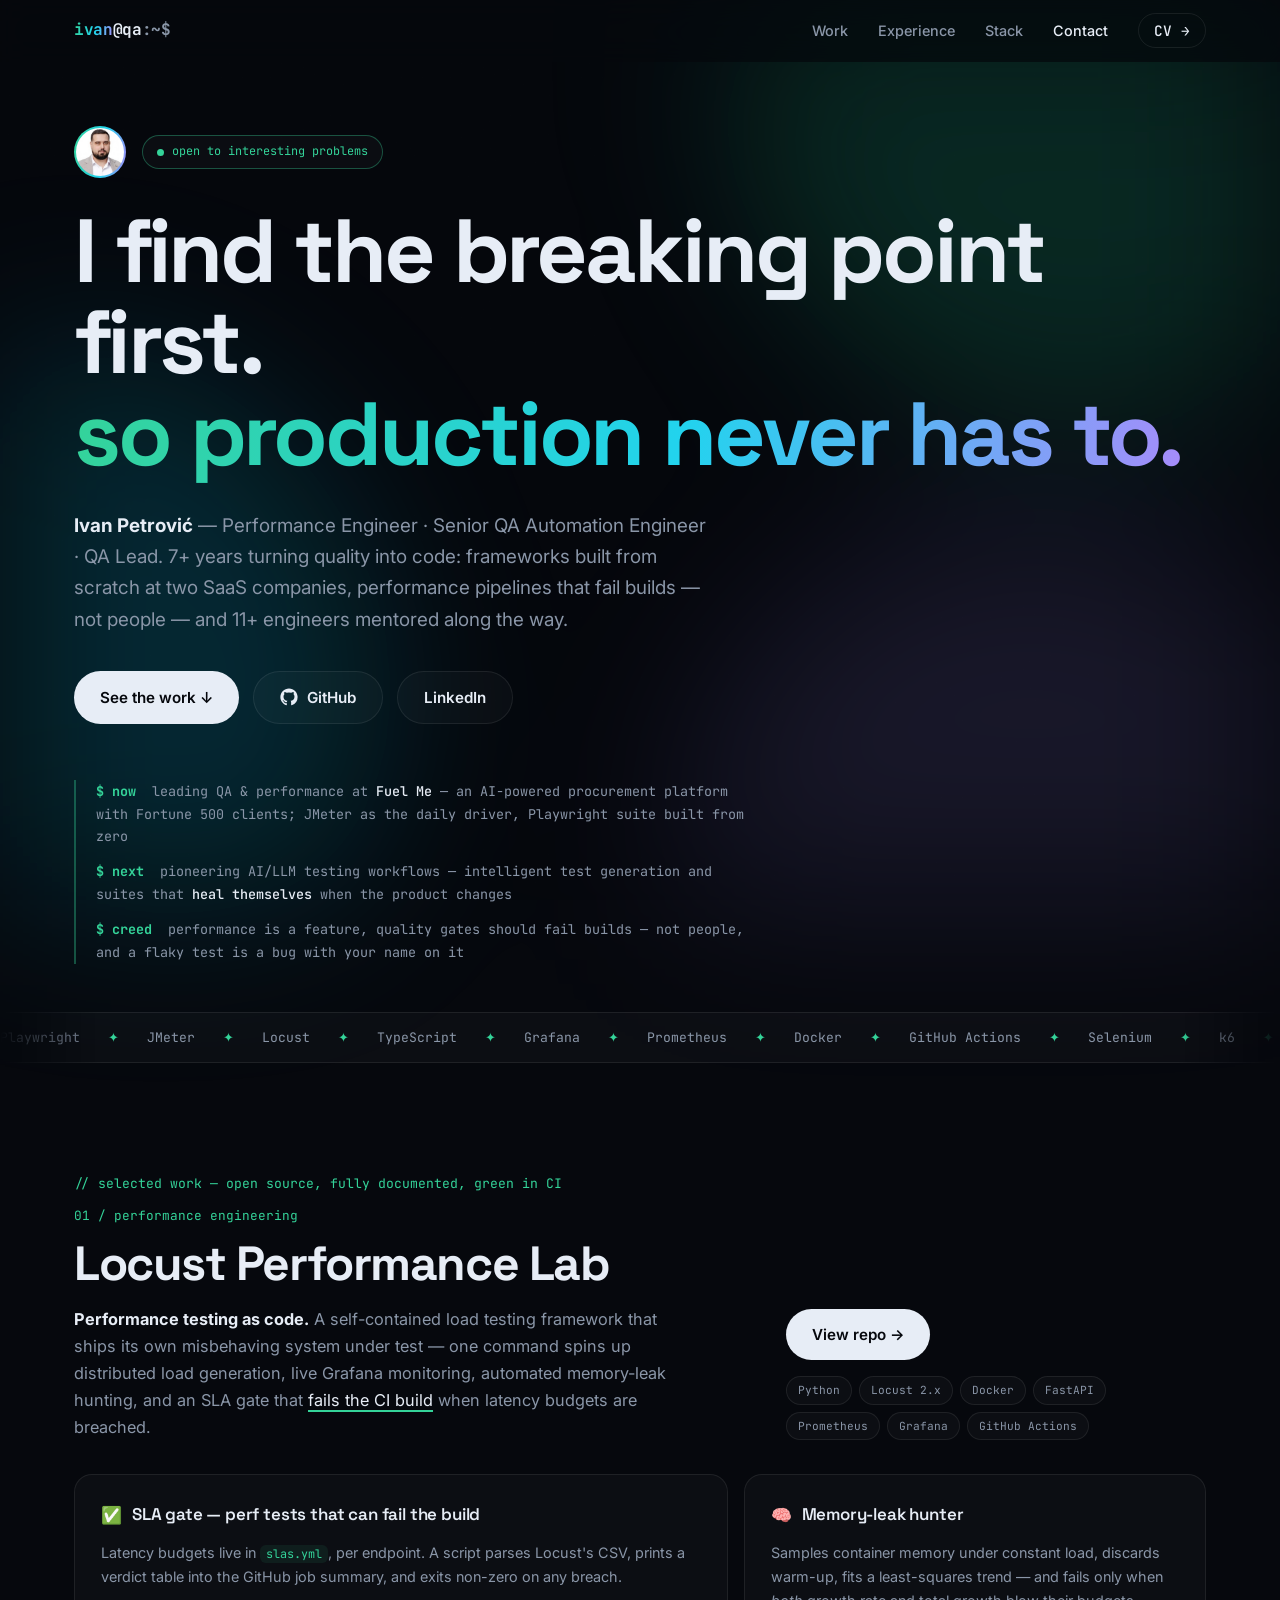
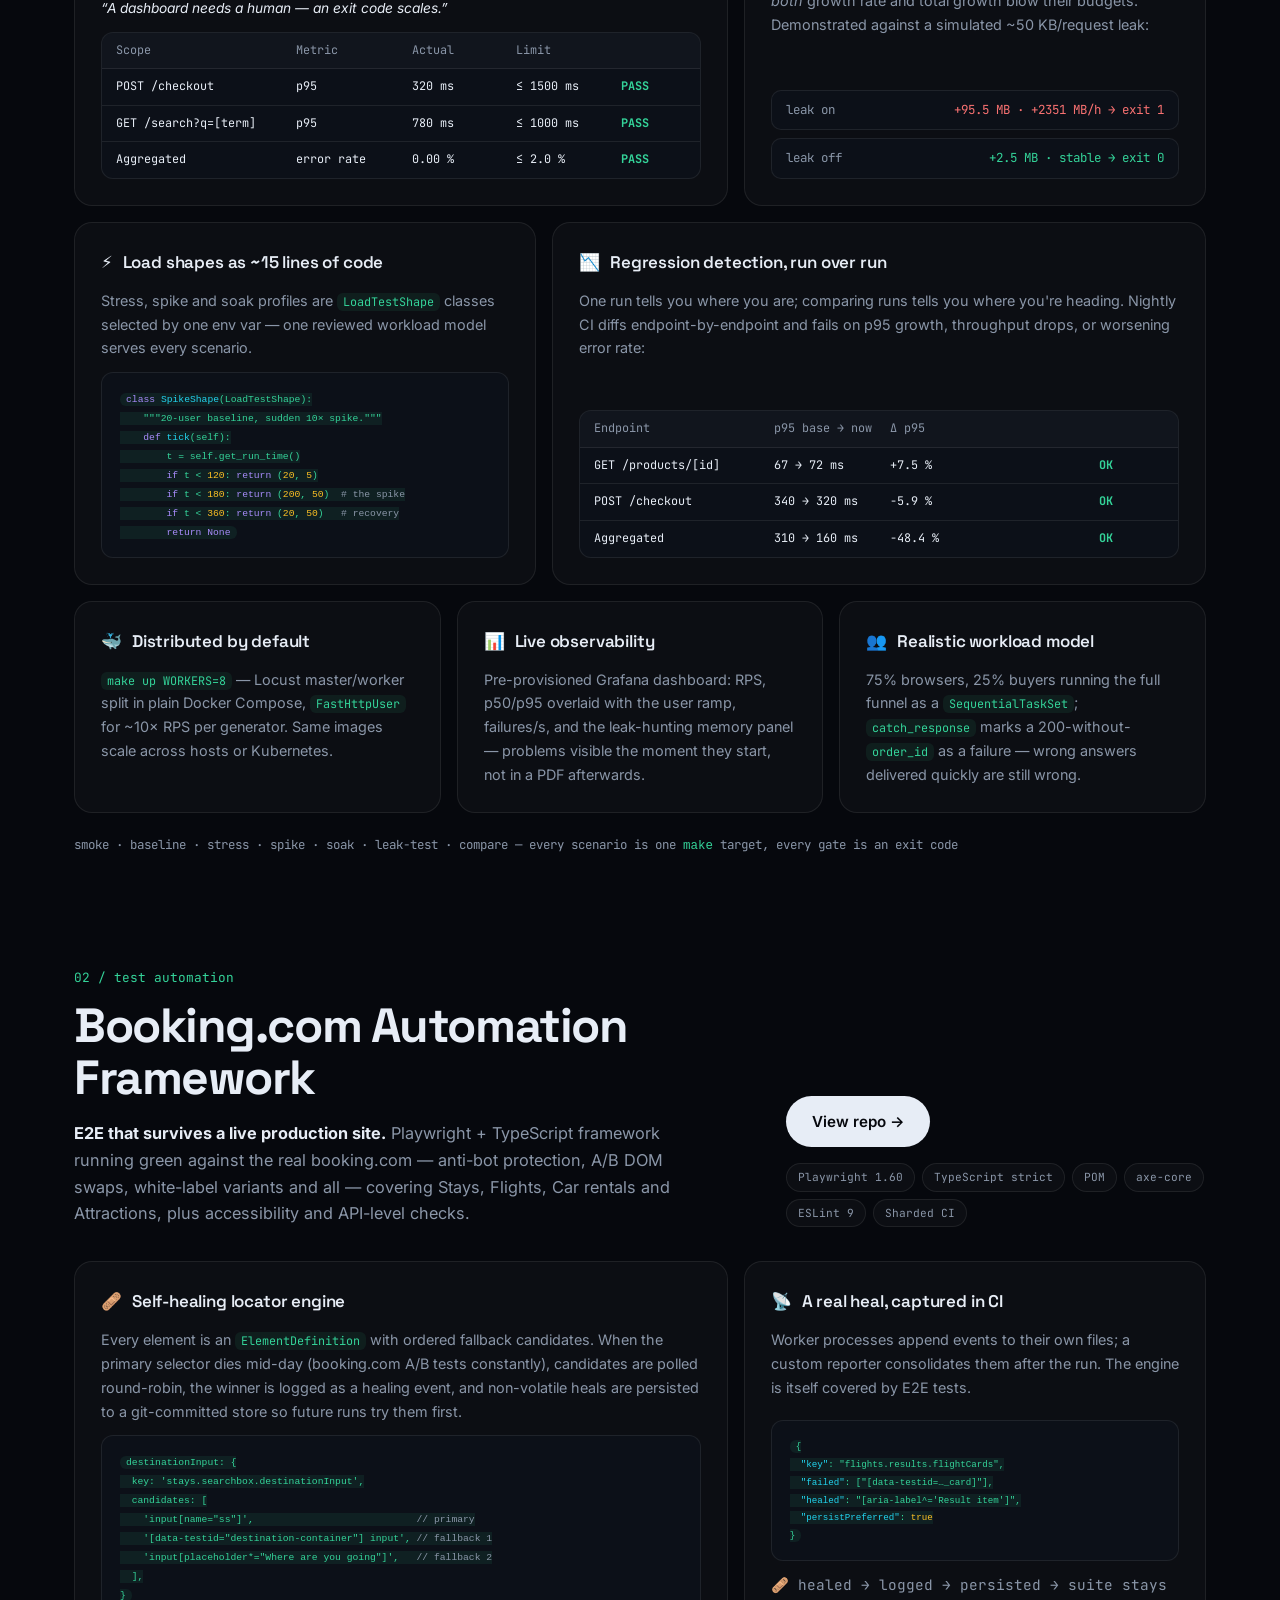
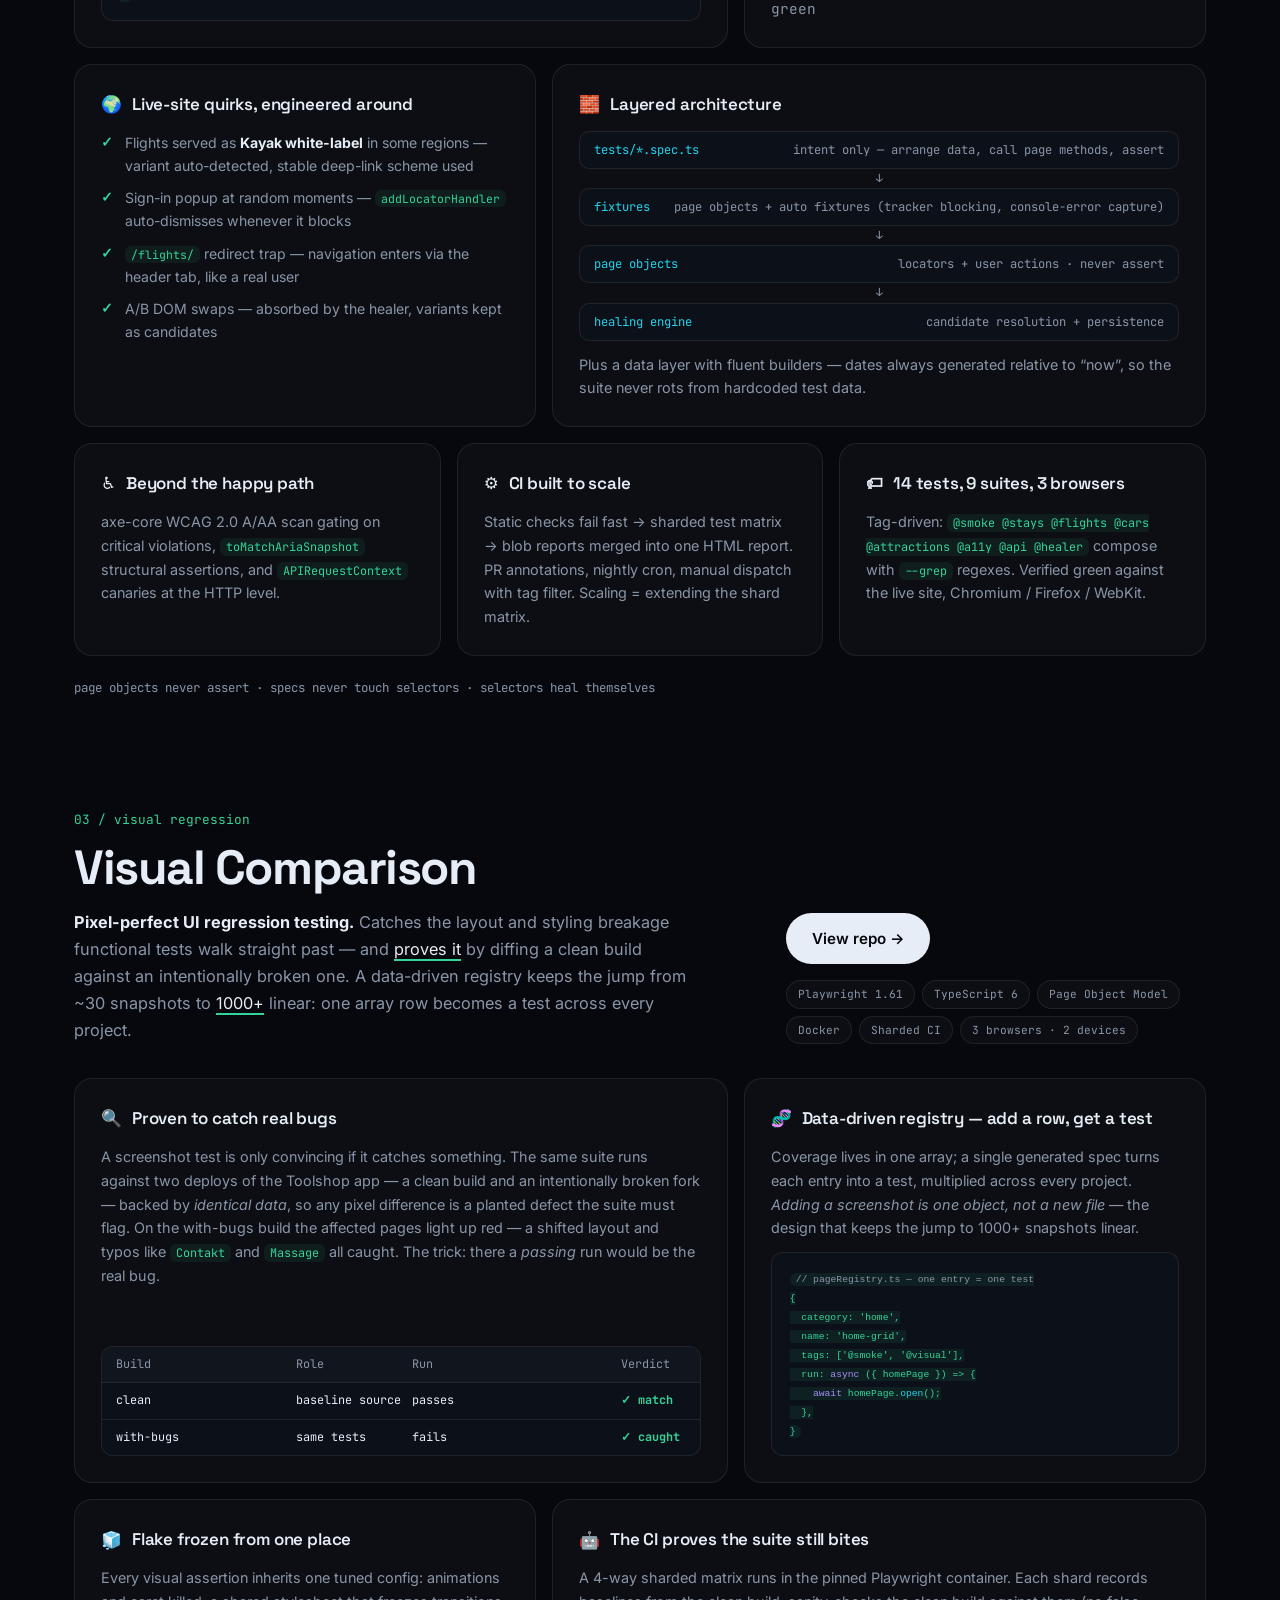
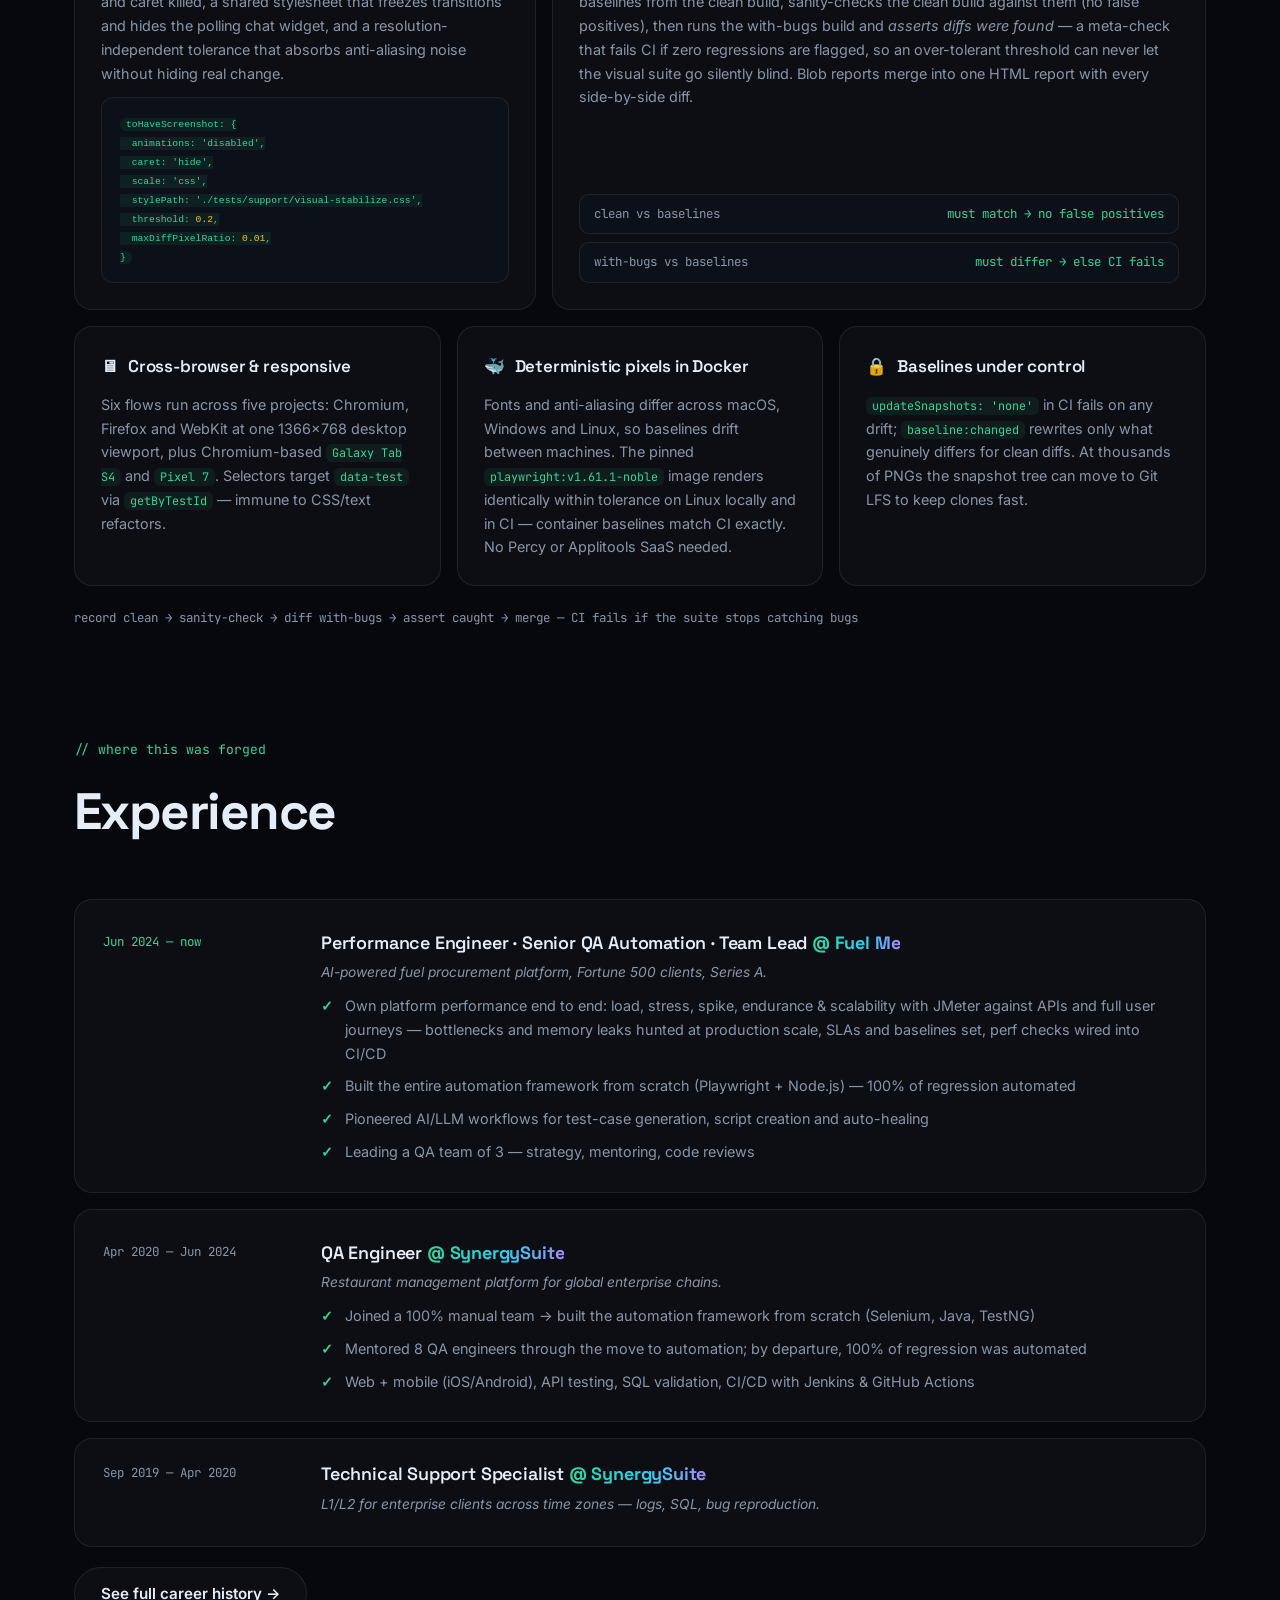
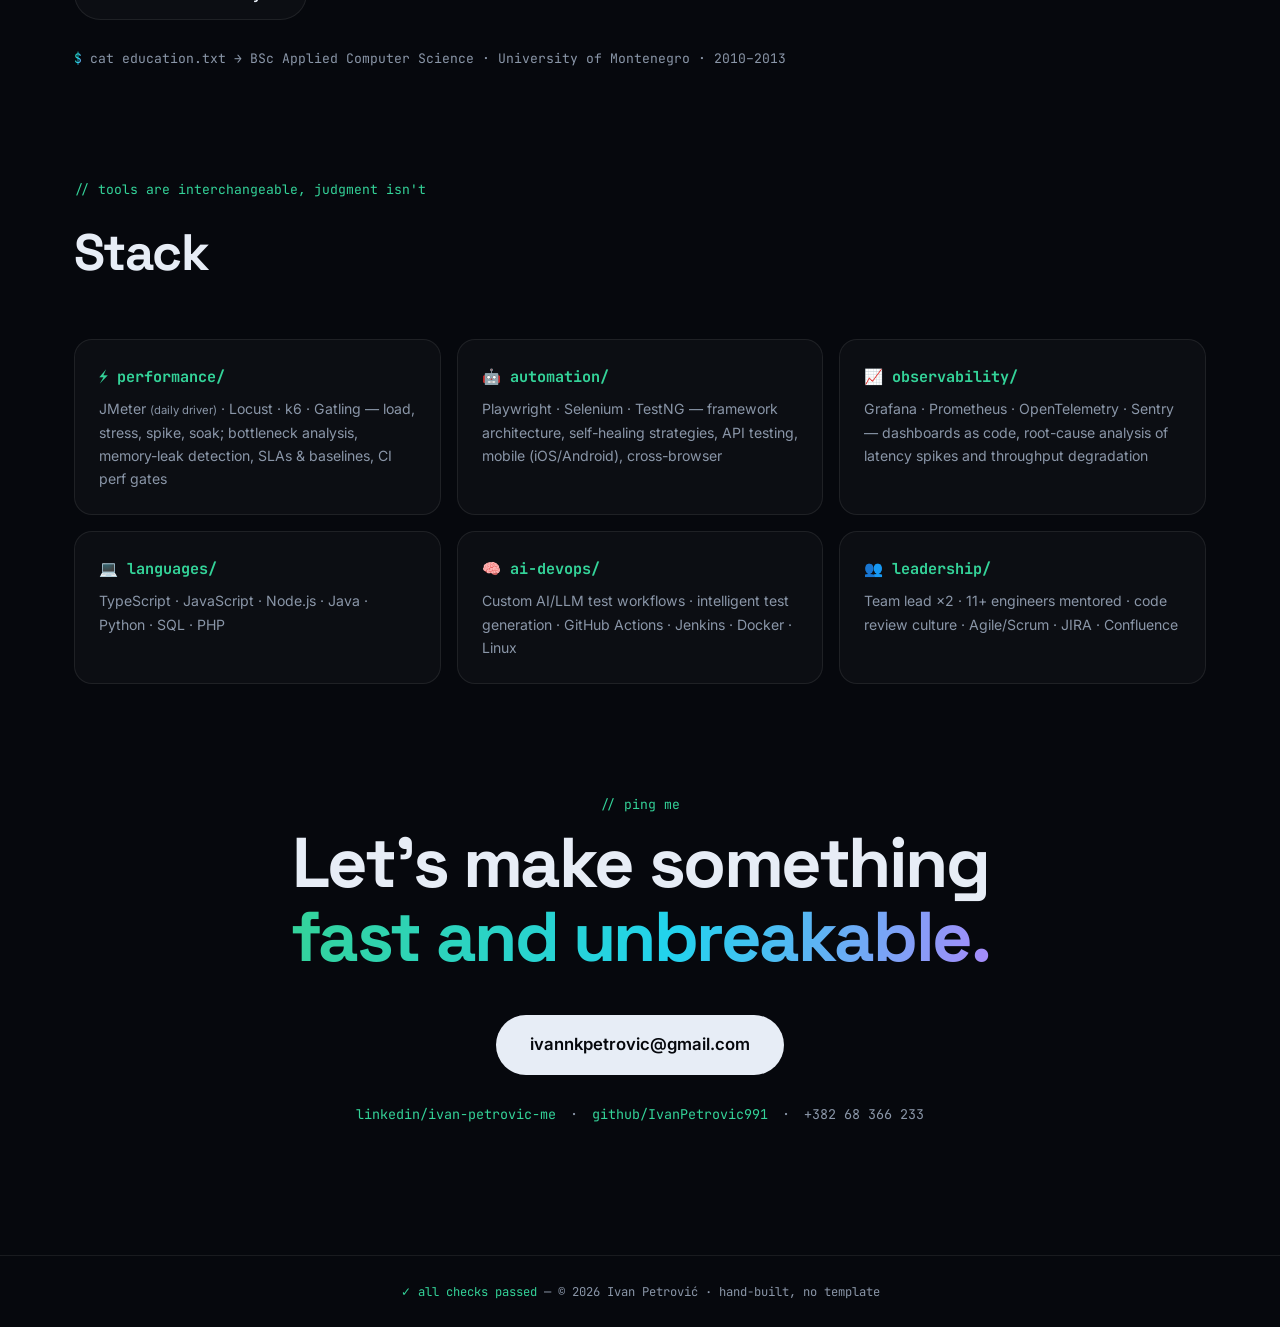
==== commit d356f4e4: "Add Visual Comparison project; sharpen hero headline, streamline experience" ====
--- a/index.html
+++ b/index.html
@@ -47,11 +47,10 @@
       <div class="hero-meta reveal mono">
         <img class="hero-avatar" src="assets/profile.png" alt="Ivan Petrović" width="600" height="600">
         <span class="pill pill-live"><span class="pulse"></span>open to interesting problems</span>
-        <span class="pill">Podgorica, Montenegro</span>
       </div>
       <h1 class="hero-title">
-        <span class="reveal d1">I break software</span>
-        <span class="reveal d2"><em class="grad-text">before your users do.</em></span>
+        <span class="reveal d1">I find the breaking point first.</span>
+        <span class="reveal d2"><em class="grad-text">so production never has to.</em></span>
       </h1>
       <p class="hero-sub reveal d3">
         <strong>Ivan Petrović</strong> — Performance Engineer · Senior QA Automation Engineer · QA Lead.
@@ -277,6 +276,113 @@
         <span class="dim">page objects never assert · specs never touch selectors · selectors heal themselves</span>
       </p>
     </article>
+
+    <!-- ===== PROJECT 3: VISUAL COMPARISON ===== -->
+    <article class="project reveal">
+      <header class="project-head">
+        <div>
+          <p class="project-tag mono">03 / visual regression</p>
+          <h2 class="project-title">Visual Comparison</h2>
+          <p class="project-lede">
+            <strong>Pixel-perfect UI regression testing.</strong> Catches the layout and styling breakage functional
+            tests walk straight past — and <em>proves it</em> by diffing a clean build against an intentionally broken
+            one. A data-driven registry keeps the jump from ~30 snapshots to <em>1000+</em> linear: one array row
+            becomes a test across every project.
+          </p>
+        </div>
+        <div class="project-cta">
+          <a class="btn btn-primary" href="https://github.com/IvanPetrovic991/visual-comparison" target="_blank" rel="noopener">View repo →</a>
+          <div class="chips mono">
+            <span>Playwright 1.61</span><span>TypeScript 6</span><span>Page Object Model</span><span>Docker</span><span>Sharded CI</span><span>3 browsers · 2 devices</span>
+          </div>
+        </div>
+      </header>
+
+      <div class="bento">
+        <div class="bento-card span-7 glow">
+          <h3 class="bento-title"><span class="bento-ico">🔍</span> Proven to catch real bugs</h3>
+          <p>A screenshot test is only convincing if it catches something. The same suite runs against two deploys of
+            the Toolshop app — a clean build and an intentionally broken fork — backed by <em>identical data</em>, so any
+            pixel difference is a planted defect the suite must flag. On the with-bugs build the affected pages light up
+            red — a shifted layout and typos like <code class="mono">Contakt</code> and <code class="mono">Massage</code>
+            all caught. The trick: there a <em>passing</em> run would be the real bug.</p>
+          <div class="verdict mono">
+            <div class="v-row v-head"><span>Build</span><span>Role</span><span>Run</span><span></span><span>Verdict</span></div>
+            <div class="v-row"><span>clean</span><span>baseline source</span><span>passes</span><span></span><span class="ok">✓ match</span></div>
+            <div class="v-row"><span>with-bugs</span><span>same tests</span><span>fails</span><span></span><span class="ok">✓ caught</span></div>
+          </div>
+        </div>
+
+        <div class="bento-card span-5 glow">
+          <h3 class="bento-title"><span class="bento-ico">🧬</span> Data-driven registry — add a row, get a test</h3>
+          <p>Coverage lives in one array; a single generated spec turns each entry into a test, multiplied across every
+            project. <em>Adding a screenshot is one object, not a new file</em> — the design that keeps the jump to
+            1000+ snapshots linear.</p>
+<pre class="code mono"><code><span class="c-cm">// pageRegistry.ts — one entry = one test</span>
+{
+  category: <span class="c-str">'home'</span>,
+  name: <span class="c-str">'home-grid'</span>,
+  tags: [<span class="c-str">'@smoke'</span>, <span class="c-str">'@visual'</span>],
+  run: <span class="c-kw">async</span> ({ homePage }) =&gt; {
+    <span class="c-kw">await</span> homePage.<span class="c-fn">open</span>();
+  },
+}</code></pre>
+        </div>
+
+        <div class="bento-card span-5 glow">
+          <h3 class="bento-title"><span class="bento-ico">🧊</span> Flake frozen from one place</h3>
+          <p>Every visual assertion inherits one tuned config: animations and caret killed, a shared stylesheet that
+            freezes transitions and hides the polling chat widget, and a resolution-independent tolerance that absorbs
+            anti-aliasing noise without hiding real change.</p>
+<pre class="code mono"><code>toHaveScreenshot: {
+  animations: <span class="c-str">'disabled'</span>,
+  caret: <span class="c-str">'hide'</span>,
+  scale: <span class="c-str">'css'</span>,
+  stylePath: <span class="c-str">'./tests/support/visual-stabilize.css'</span>,
+  threshold: <span class="c-num">0.2</span>,
+  maxDiffPixelRatio: <span class="c-num">0.01</span>,
+}</code></pre>
+        </div>
+
+        <div class="bento-card span-7 glow">
+          <h3 class="bento-title"><span class="bento-ico">🤖</span> The CI proves the suite still bites</h3>
+          <p>A 4-way sharded matrix runs in the pinned Playwright container. Each shard records baselines from the clean
+            build, sanity-checks the clean build against them (no false positives), then runs the with-bugs build and
+            <em>asserts diffs were found</em> — a meta-check that fails CI if zero regressions are flagged, so an
+            over-tolerant threshold can never let the visual suite go silently blind. Blob reports merge into one HTML
+            report with every side-by-side diff.</p>
+          <div class="kv mono">
+            <div><span class="dim">clean vs baselines</span><span class="ok">must match → no false positives</span></div>
+            <div><span class="dim">with-bugs vs baselines</span><span class="ok">must differ → else CI fails</span></div>
+          </div>
+        </div>
+
+        <div class="bento-card span-4 glow">
+          <h3 class="bento-title"><span class="bento-ico">🖥</span> Cross-browser &amp; responsive</h3>
+          <p>Six flows run across five projects: Chromium, Firefox and WebKit at one 1366×768 desktop viewport, plus
+            Chromium-based <code class="mono">Galaxy Tab S4</code> and <code class="mono">Pixel 7</code>. Selectors target
+            <code class="mono">data-test</code> via <code class="mono">getByTestId</code> — immune to CSS/text refactors.</p>
+        </div>
+
+        <div class="bento-card span-4 glow">
+          <h3 class="bento-title"><span class="bento-ico">🐳</span> Deterministic pixels in Docker</h3>
+          <p>Fonts and anti-aliasing differ across macOS, Windows and Linux, so baselines drift between machines. The
+            pinned <code class="mono">playwright:v1.61.1-noble</code> image renders identically within tolerance on Linux
+            locally and in CI — container baselines match CI exactly. No Percy or Applitools SaaS needed.</p>
+        </div>
+
+        <div class="bento-card span-4 glow">
+          <h3 class="bento-title"><span class="bento-ico">🔒</span> Baselines under control</h3>
+          <p><code class="mono">updateSnapshots: 'none'</code> in CI fails on any drift; <code class="mono">baseline:changed</code>
+            rewrites only what genuinely differs for clean diffs. At thousands of PNGs the snapshot tree can move to
+            Git LFS to keep clones fast.</p>
+        </div>
+      </div>
+
+      <p class="project-foot mono reveal">
+        <span class="dim">record clean → sanity-check → diff with-bugs → assert caught → merge</span> — CI fails if the suite stops catching bugs
+      </p>
+    </article>
   </section>
 
   <!-- ============ EXPERIENCE ============ -->
@@ -320,21 +426,10 @@
         </div>
       </article>
 
-      <article class="xp xp-compact reveal glow">
-        <div class="xp-when mono">Jan 2014 — Sep 2019</div>
-        <div class="xp-body">
-          <h3>Implementation Technician · Team Lead <span class="xp-co grad-text">@ VG GROUP</span></h3>
-          <p class="xp-blurb">Led implementations of CRM/ERP/POS across 50+ hospitality & retail clients; data migrations, Tier 2/3 support.</p>
-        </div>
-      </article>
-
-      <article class="xp xp-compact reveal glow">
-        <div class="xp-when mono">Dec 2016 — Sep 2018</div>
-        <div class="xp-body">
-          <h3>WordPress Developer <span class="xp-co grad-text">@ Inch Agency</span></h3>
-          <p class="xp-blurb">Custom themes & plugins from scratch (PHP, MySQL, JS); SEO and page-speed tuning.</p>
-        </div>
-      </article>
+    </div>
+
+    <div class="xp-more reveal">
+      <a href="cv.html" class="btn btn-ghost">See full career history →</a>
     </div>
 
     <p class="edu mono reveal"><span class="grad-text">$</span> cat education.txt <span class="dim">→</span> BSc Applied Computer Science · University of Montenegro · 2010–2013</p>
--- a/css/style.css
+++ b/css/style.css
@@ -523,6 +523,7 @@
 .xp-blurb { color: var(--text-dim); font-size: 0.86rem; font-style: italic; margin-bottom: 10px; }
 .xp .ticks li { font-size: 0.9rem; }
 
+.xp-more { margin-top: 20px; }
 .edu { margin-top: 28px; font-size: 0.82rem; color: var(--text-dim); }
 
 /* ============ Stack ============ */
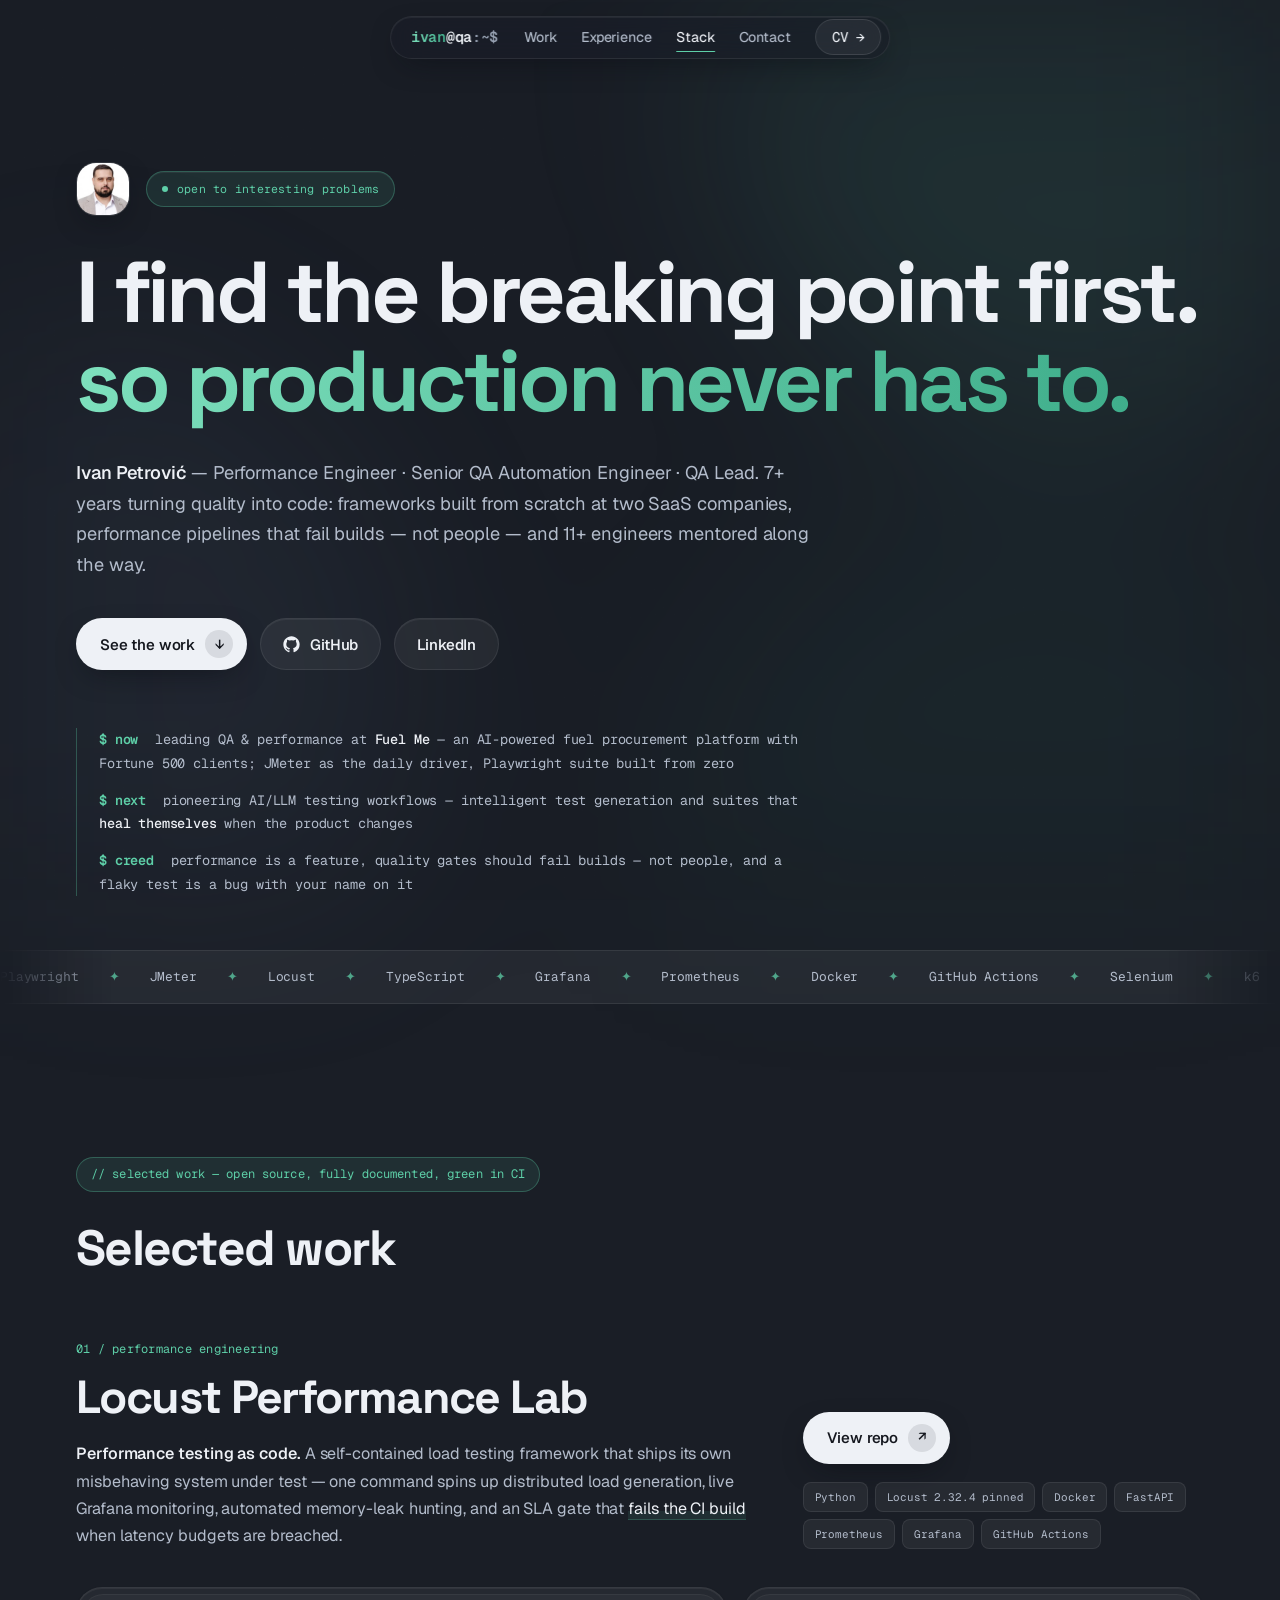
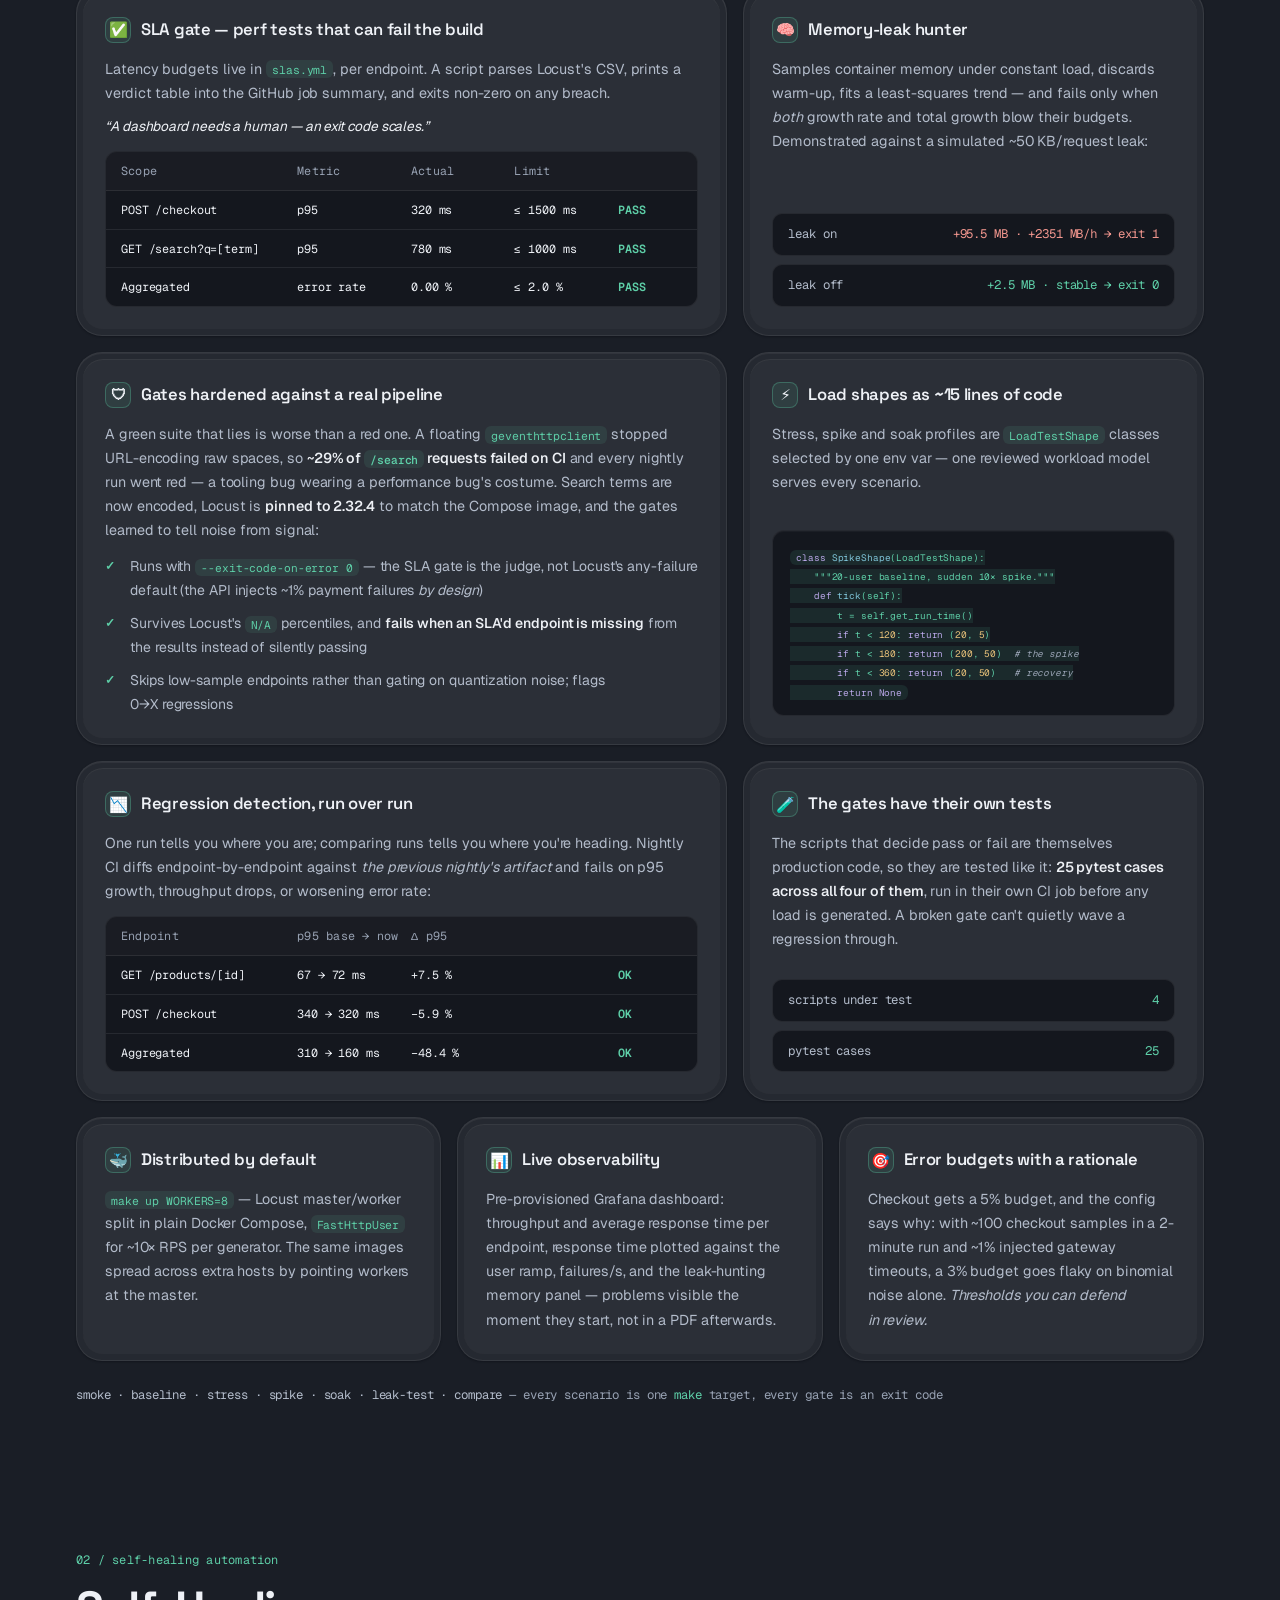
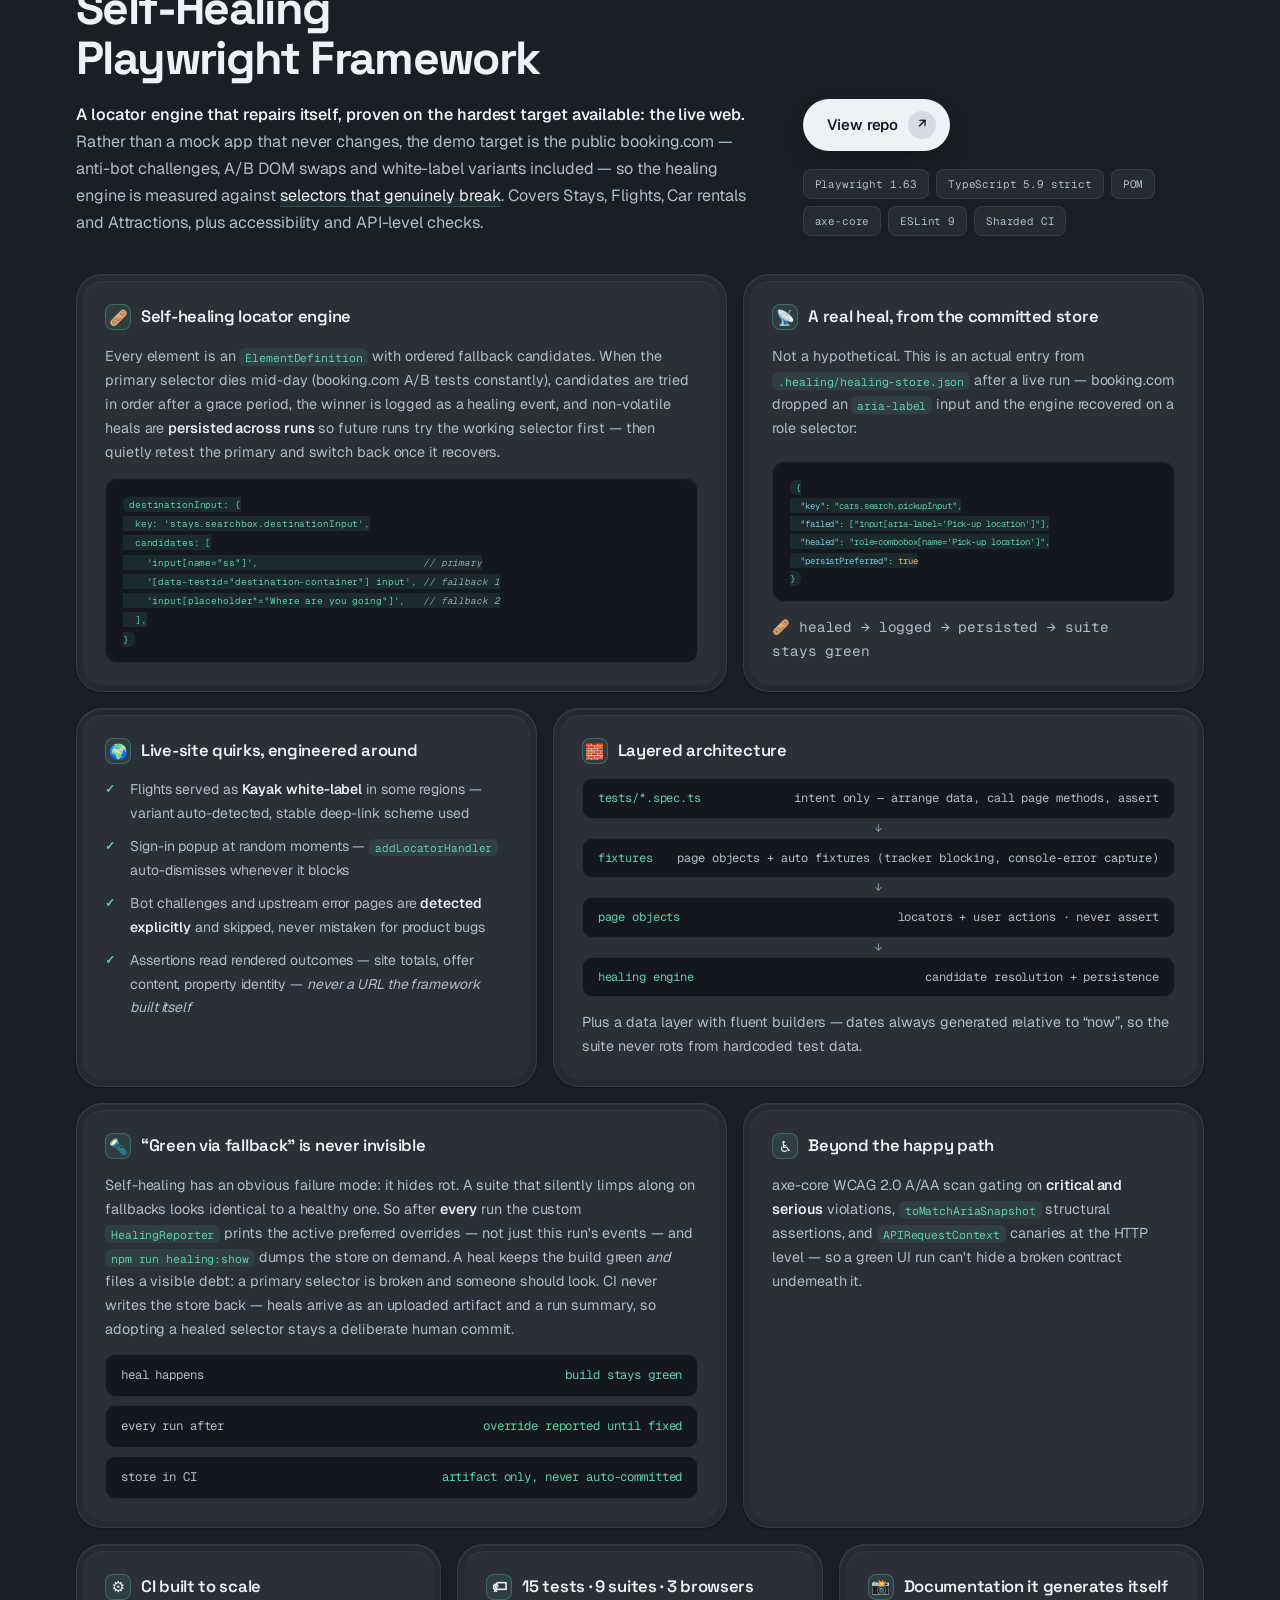
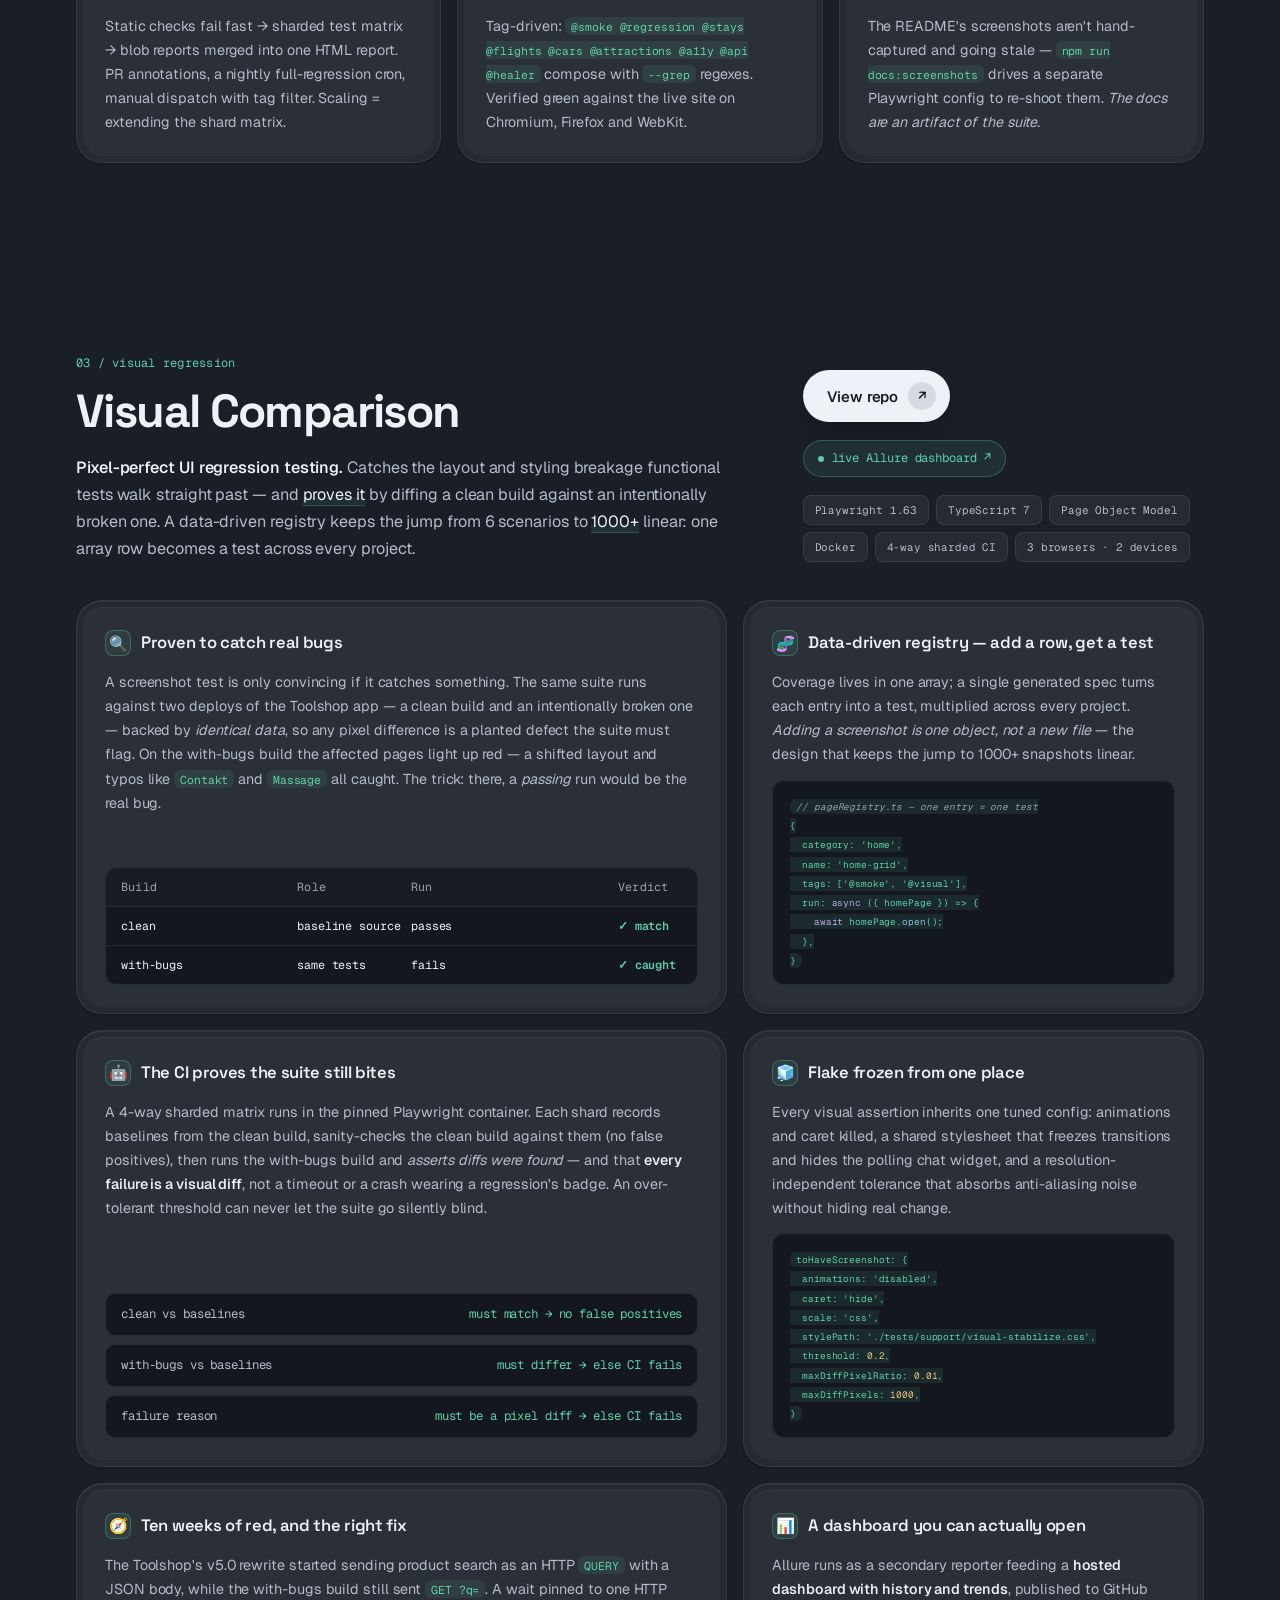
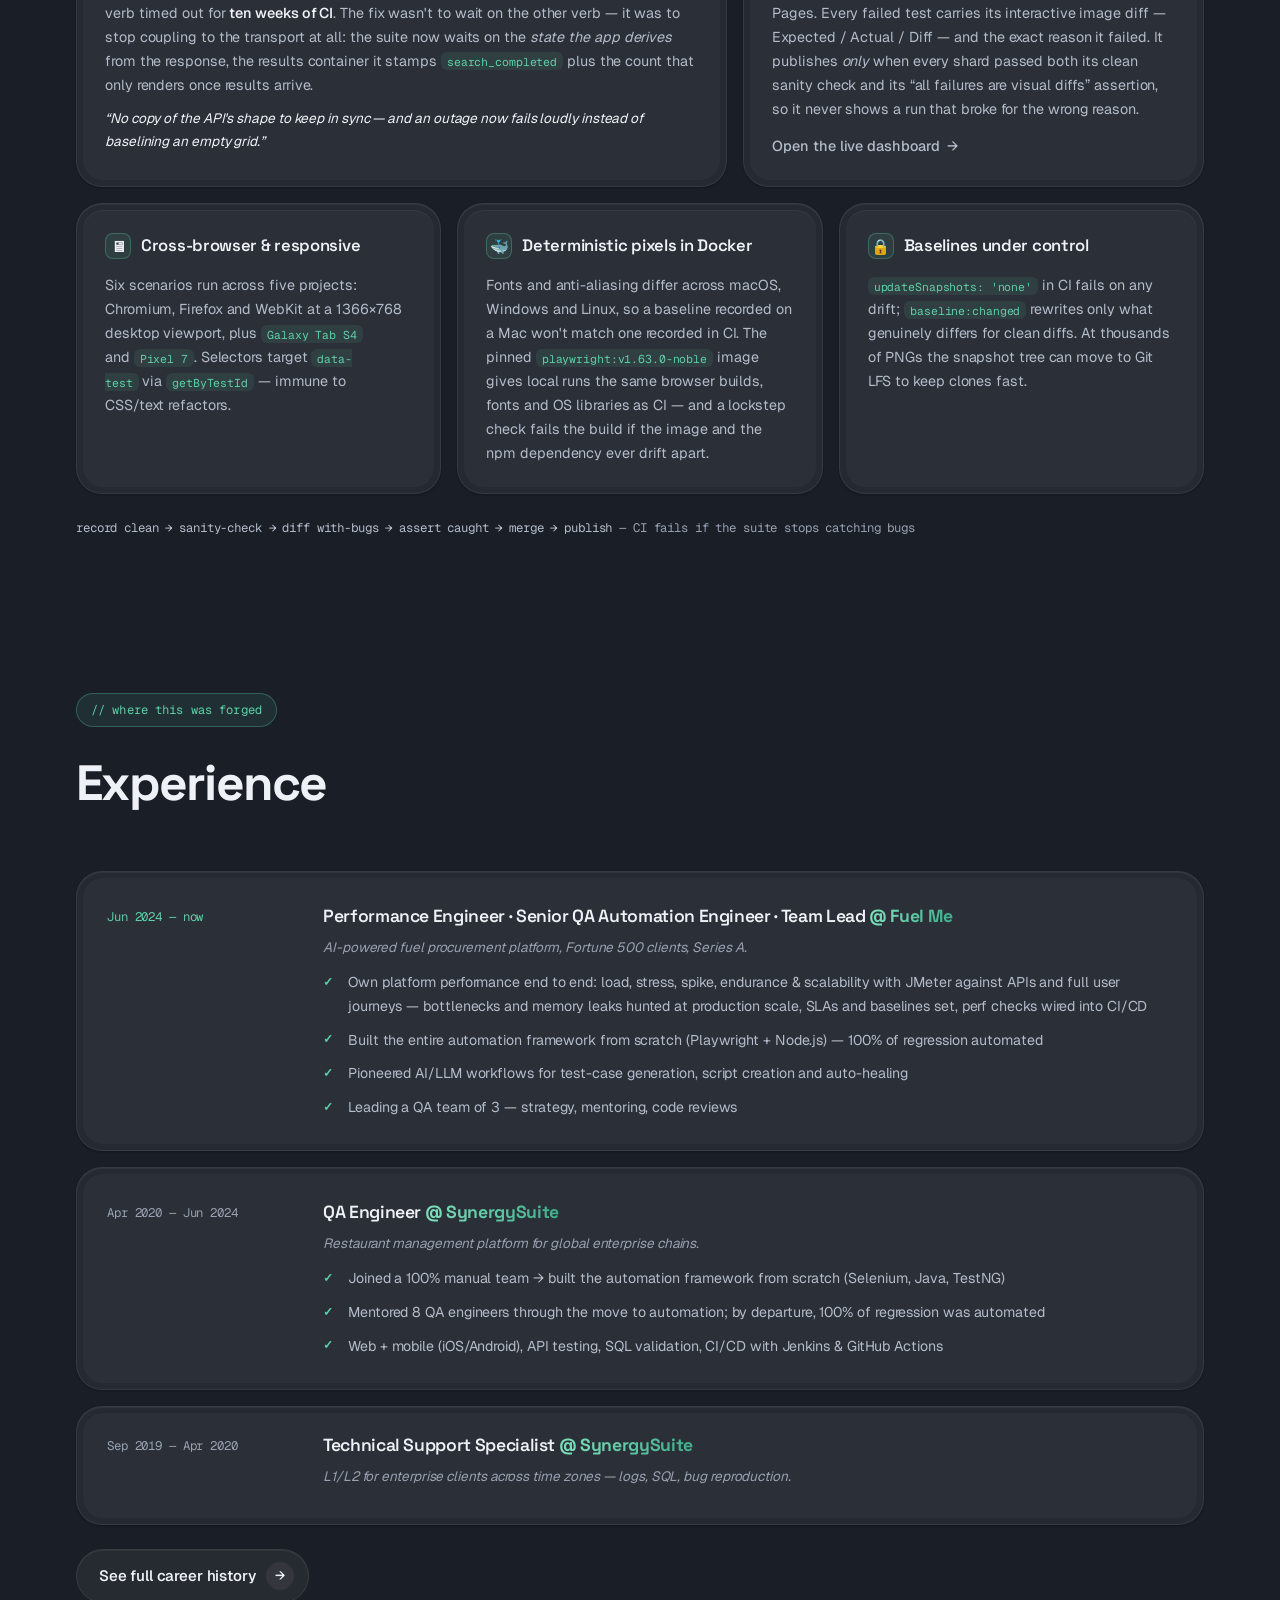
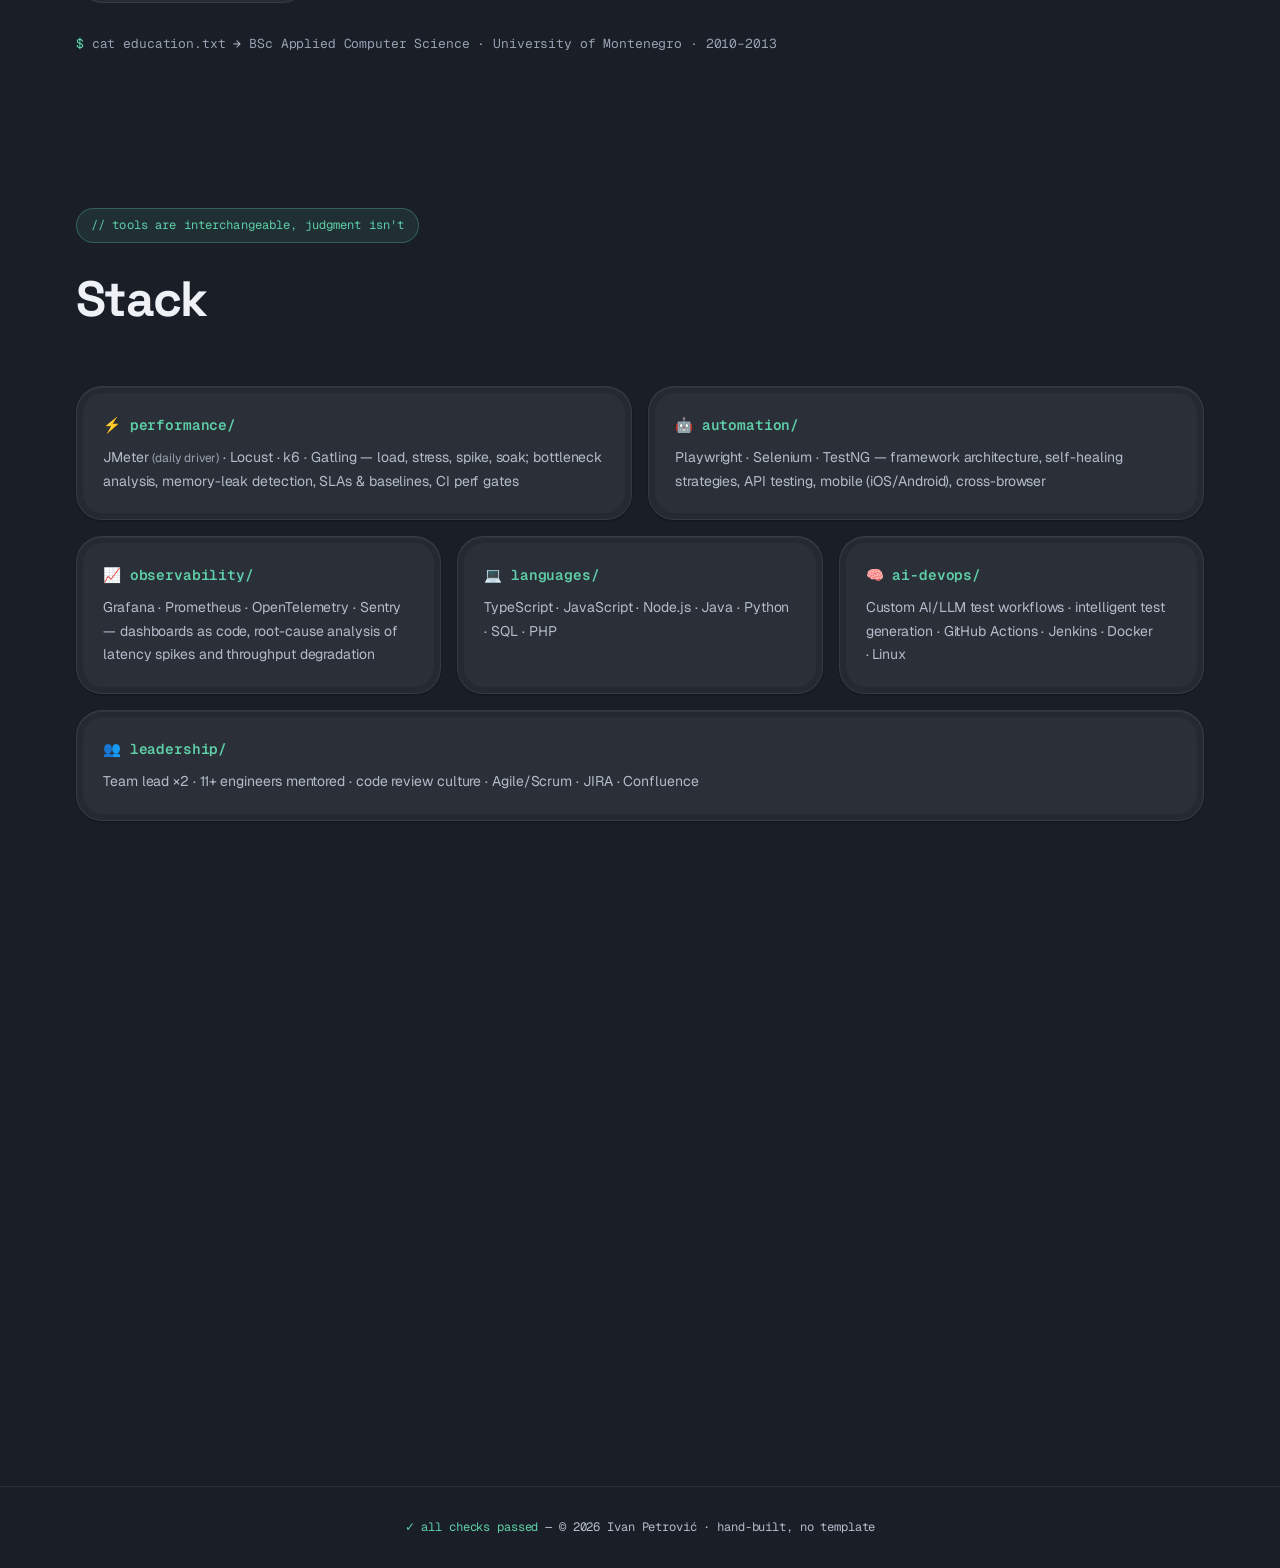
==== commit a07d1328: "Refresh project case studies from the repos; lighter theme and design pass Content — resynced agains" ====
--- a/index.html
+++ b/index.html
@@ -1,21 +1,66 @@
 <!DOCTYPE html>
-<html lang="en">
+<html lang="en" class="no-js">
 <head>
   <meta charset="UTF-8">
   <meta name="viewport" content="width=device-width, initial-scale=1.0">
   <title>Ivan Petrović — Performance & QA Automation Engineer</title>
-  <meta name="description" content="Ivan Petrović — Performance Engineer, Senior QA Automation Engineer and QA Lead. I build test frameworks, performance pipelines, and quality gates that fail builds — not people.">
+  <meta name="description" content="Performance Engineer, Senior QA Automation Engineer and QA Lead. I build test frameworks and quality gates that fail builds — not people.">
+  <link rel="canonical" href="https://ivanpetrovic.dev/">
+  <meta name="theme-color" content="#1a1e26">
+  <meta name="author" content="Ivan Petrović">
+
+  <!-- Open Graph — absolute URLs so LinkedIn/Slack render the card -->
   <meta property="og:title" content="Ivan Petrović — Performance & QA Automation Engineer">
   <meta property="og:description" content="Performance testing as code, self-healing automation frameworks, and quality engineering leadership.">
   <meta property="og:type" content="website">
-  <meta property="og:image" content="assets/profile.png">
+  <meta property="og:url" content="https://ivanpetrovic.dev/">
+  <meta property="og:site_name" content="Ivan Petrović">
+  <meta property="og:locale" content="en_US">
+  <meta property="og:image" content="https://ivanpetrovic.dev/assets/og-cover.png">
+  <meta property="og:image:width" content="1200">
+  <meta property="og:image:height" content="630">
+  <meta property="og:image:alt" content="Ivan Petrović — Performance & QA Automation Engineer">
+
+  <meta name="twitter:card" content="summary_large_image">
+  <meta name="twitter:title" content="Ivan Petrović — Performance & QA Automation Engineer">
+  <meta name="twitter:description" content="Performance testing as code, self-healing automation frameworks, and quality engineering leadership.">
+  <meta name="twitter:image" content="https://ivanpetrovic.dev/assets/og-cover.png">
+
   <link rel="icon" href="data:image/svg+xml,<svg xmlns='http://www.w3.org/2000/svg' viewBox='0 0 100 100'><text y='.9em' font-size='90'>✓</text></svg>">
+  <link rel="apple-touch-icon" href="/assets/apple-touch-icon.png">
+
   <link rel="preconnect" href="https://fonts.googleapis.com">
   <link rel="preconnect" href="https://fonts.gstatic.com" crossorigin>
-  <link href="https://fonts.googleapis.com/css2?family=Space+Grotesk:wght@400;500;600;700&family=Inter:wght@400;500;600;700&family=JetBrains+Mono:wght@400;500;700&display=swap" rel="stylesheet">
+  <link href="https://fonts.googleapis.com/css2?family=Space+Grotesk:wght@400;500;600;700&family=Geist:wght@300;400;500;600;700&family=Geist+Mono:wght@400;500;600&display=swap" rel="stylesheet">
   <link rel="stylesheet" href="css/style.css">
+
+  <script type="application/ld+json">
+  {
+    "@context": "https://schema.org",
+    "@type": "Person",
+    "name": "Ivan Petrović",
+    "url": "https://ivanpetrovic.dev/",
+    "image": "https://ivanpetrovic.dev/assets/profile.png",
+    "email": "mailto:ivannkpetrovic@gmail.com",
+    "jobTitle": "Performance Engineer · Senior QA Automation Engineer · QA Lead",
+    "worksFor": { "@type": "Organization", "name": "Fuel Me" },
+    "address": { "@type": "PostalAddress", "addressLocality": "Podgorica", "addressCountry": "ME" },
+    "alumniOf": { "@type": "CollegeOrUniversity", "name": "University of Montenegro" },
+    "sameAs": [
+      "https://www.linkedin.com/in/ivan-petrovic-me/",
+      "https://github.com/IvanPetrovic991"
+    ],
+    "knowsAbout": [
+      "Performance Engineering", "Load Testing", "JMeter", "Locust", "k6",
+      "Test Automation", "Playwright", "Selenium", "TypeScript", "Python",
+      "Visual Regression Testing", "CI/CD", "Grafana", "Prometheus", "QA Leadership"
+    ]
+  }
+  </script>
 </head>
 <body>
+
+  <a href="#main" class="skip-link">Skip to content</a>
 
   <div class="aurora" aria-hidden="true">
     <div class="aurora-blob a1"></div>
@@ -24,11 +69,12 @@
   </div>
   <div class="noise" aria-hidden="true"></div>
 
-  <nav class="nav" id="nav">
-    <div class="nav-progress" id="navProgress"></div>
+  <div class="progress-rail" aria-hidden="true"><div class="progress-bar" id="navProgress"></div></div>
+
+  <nav class="nav" id="nav" aria-label="Primary">
     <div class="nav-inner">
-      <a href="#top" class="nav-logo mono"><span class="grad-text">ivan</span>@qa<span class="dim">:~$</span></a>
-      <button class="nav-toggle" id="navToggle" aria-label="Toggle menu" aria-expanded="false">
+      <a href="#top" class="nav-logo"><span class="grad-text">ivan</span>@qa<span class="mute">:~$</span></a>
+      <button class="nav-toggle" id="navToggle" aria-label="Toggle menu" aria-expanded="false" aria-controls="navLinks">
         <span></span><span></span><span></span>
       </button>
       <ul class="nav-links" id="navLinks">
@@ -41,11 +87,13 @@
     </div>
   </nav>
 
+  <main id="main" tabindex="-1">
+
   <!-- ============ HERO ============ -->
   <header class="hero" id="top">
     <div class="hero-inner">
-      <div class="hero-meta reveal mono">
-        <img class="hero-avatar" src="assets/profile.png" alt="Ivan Petrović" width="600" height="600">
+      <div class="hero-meta reveal">
+        <img class="hero-avatar" src="assets/profile.png" alt="Portrait of Ivan Petrović" width="600" height="600" fetchpriority="high" decoding="async">
         <span class="pill pill-live"><span class="pulse"></span>open to interesting problems</span>
       </div>
       <h1 class="hero-title">
@@ -58,15 +106,15 @@
         performance pipelines that fail builds — not people — and 11+ engineers mentored along the way.
       </p>
       <div class="hero-actions reveal d4">
-        <a href="#work" class="btn btn-primary">See the work ↓</a>
-        <a href="https://github.com/IvanPetrovic991" target="_blank" rel="noopener" class="btn btn-ghost">
-          <svg viewBox="0 0 24 24" width="18" height="18" fill="currentColor"><path d="M12 .5C5.65.5.5 5.65.5 12c0 5.08 3.29 9.39 7.86 10.91.58.11.79-.25.79-.55v-2.17c-3.2.7-3.87-1.36-3.87-1.36-.52-1.33-1.28-1.68-1.28-1.68-1.04-.71.08-.7.08-.7 1.15.08 1.76 1.18 1.76 1.18 1.03 1.76 2.69 1.25 3.34.96.1-.74.4-1.25.73-1.54-2.55-.29-5.23-1.28-5.23-5.68 0-1.26.45-2.28 1.18-3.09-.12-.29-.51-1.46.11-3.05 0 0 .96-.31 3.15 1.18a10.9 10.9 0 0 1 5.74 0c2.19-1.49 3.15-1.18 3.15-1.18.62 1.59.23 2.76.11 3.05.74.81 1.18 1.83 1.18 3.09 0 4.41-2.69 5.38-5.25 5.67.41.35.78 1.05.78 2.12v3.14c0 .3.21.66.8.55A11.5 11.5 0 0 0 23.5 12C23.5 5.65 18.35.5 12 .5z"/></svg>
+        <a href="#work" class="btn btn-primary">See the work <span class="btn-ico" aria-hidden="true">↓</span></a>
+        <a href="https://github.com/IvanPetrovic991" target="_blank" rel="noopener" class="btn btn-ghost btn-plain">
+          <svg viewBox="0 0 24 24" width="17" height="17" fill="currentColor" aria-hidden="true"><path d="M12 .5C5.65.5.5 5.65.5 12c0 5.08 3.29 9.39 7.86 10.91.58.11.79-.25.79-.55v-2.17c-3.2.7-3.87-1.36-3.87-1.36-.52-1.33-1.28-1.68-1.28-1.68-1.04-.71.08-.7.08-.7 1.15.08 1.76 1.18 1.76 1.18 1.03 1.76 2.69 1.25 3.34.96.1-.74.4-1.25.73-1.54-2.55-.29-5.23-1.28-5.23-5.68 0-1.26.45-2.28 1.18-3.09-.12-.29-.51-1.46.11-3.05 0 0 .96-.31 3.15 1.18a10.9 10.9 0 0 1 5.74 0c2.19-1.49 3.15-1.18 3.15-1.18.62 1.59.23 2.76.11 3.05.74.81 1.18 1.83 1.18 3.09 0 4.41-2.69 5.38-5.25 5.67.41.35.78 1.05.78 2.12v3.14c0 .3.21.66.8.55A11.5 11.5 0 0 0 23.5 12C23.5 5.65 18.35.5 12 .5z"/></svg>
           GitHub
         </a>
-        <a href="https://www.linkedin.com/in/ivan-petrovic-me/" target="_blank" rel="noopener" class="btn btn-ghost">LinkedIn</a>
+        <a href="https://www.linkedin.com/in/ivan-petrovic-me/" target="_blank" rel="noopener" class="btn btn-ghost btn-plain">LinkedIn</a>
       </div>
       <div class="hero-facts mono reveal d5">
-        <p><span class="fact-prompt">$ now</span> leading QA &amp; performance at <strong>Fuel Me</strong> — an AI-powered procurement platform with Fortune 500 clients; JMeter as the daily driver, Playwright suite built from zero</p>
+        <p><span class="fact-prompt">$ now</span> leading QA &amp; performance at <strong>Fuel Me</strong> — an AI-powered fuel procurement platform with Fortune 500 clients; JMeter as the daily driver, Playwright suite built from zero</p>
         <p><span class="fact-prompt">$ next</span> pioneering AI/LLM testing workflows — intelligent test generation and suites that <strong>heal themselves</strong> when the product changes</p>
         <p><span class="fact-prompt">$ creed</span> performance is a feature, quality gates should fail builds — not people, and a flaky test is a bug with your name on it</p>
       </div>
@@ -79,17 +127,17 @@
     </div>
   </header>
 
-  <main>
   <!-- ============ WORK ============ -->
-  <section id="work" class="section">
+  <section id="work" class="section" aria-labelledby="work-h">
     <p class="section-kicker mono reveal">// selected work — open source, fully documented, green in CI</p>
+    <h2 id="work-h" class="section-title reveal">Selected work</h2>
 
     <!-- ===== PROJECT 1: LOCUST PERFORMANCE LAB ===== -->
     <article class="project reveal">
       <header class="project-head">
         <div>
           <p class="project-tag mono">01 / performance engineering</p>
-          <h2 class="project-title">Locust Performance Lab</h2>
+          <h3 class="project-title">Locust Performance Lab</h3>
           <p class="project-lede">
             <strong>Performance testing as code.</strong> A self-contained load testing framework that ships its own
             misbehaving system under test — one command spins up distributed load generation, live Grafana monitoring,
@@ -97,16 +145,16 @@
           </p>
         </div>
         <div class="project-cta">
-          <a class="btn btn-primary" href="https://github.com/IvanPetrovic991/locust-performance-lab" target="_blank" rel="noopener">View repo →</a>
+          <a class="btn btn-primary" href="https://github.com/IvanPetrovic991/locust-performance-lab" target="_blank" rel="noopener">View repo <span class="btn-ico" aria-hidden="true">↗</span></a>
           <div class="chips mono">
-            <span>Python</span><span>Locust 2.x</span><span>Docker</span><span>FastAPI</span><span>Prometheus</span><span>Grafana</span><span>GitHub Actions</span>
+            <span>Python</span><span>Locust 2.32.4 pinned</span><span>Docker</span><span>FastAPI</span><span>Prometheus</span><span>Grafana</span><span>GitHub Actions</span>
           </div>
         </div>
       </header>
 
       <div class="bento">
         <div class="bento-card span-7 glow">
-          <h3 class="bento-title"><span class="bento-ico">✅</span> SLA gate — perf tests that can fail the build</h3>
+          <h4 class="bento-title"><span class="bento-ico" aria-hidden="true">✅</span> SLA gate — perf tests that can fail the build</h4>
           <p>Latency budgets live in <code class="mono">slas.yml</code>, per endpoint. A script parses Locust's CSV,
             prints a verdict table into the GitHub job summary, and exits non-zero on any breach.
             <span class="q">“A dashboard needs a human — an exit code scales.”</span></p>
@@ -119,7 +167,7 @@
         </div>
 
         <div class="bento-card span-5 glow">
-          <h3 class="bento-title"><span class="bento-ico">🧠</span> Memory-leak hunter</h3>
+          <h4 class="bento-title"><span class="bento-ico" aria-hidden="true">🧠</span> Memory-leak hunter</h4>
           <p>Samples container memory under constant load, discards warm-up, fits a least-squares trend —
             and fails only when <em>both</em> growth rate and total growth blow their budgets. Demonstrated against
             a simulated ~50 KB/request leak:</p>
@@ -129,11 +177,24 @@
           </div>
         </div>
 
-        <div class="bento-card span-5 glow">
-          <h3 class="bento-title"><span class="bento-ico">⚡</span> Load shapes as ~15 lines of code</h3>
+        <div class="bento-card span-7 glow">
+          <h4 class="bento-title"><span class="bento-ico" aria-hidden="true">🛡</span> Gates hardened against a real pipeline</h4>
+          <p>A green suite that lies is worse than a red one. A floating <code class="mono">geventhttpclient</code> stopped
+            URL-encoding raw spaces, so <strong>~29% of <code class="mono">/search</code> requests failed on CI</strong> and every
+            nightly run went red — a tooling bug wearing a performance bug's costume. Search terms are now encoded, Locust is
+            <strong>pinned to 2.32.4</strong> to match the Compose image, and the gates learned to tell noise from signal:</p>
+          <ul class="ticks">
+            <li>Runs with <code class="mono">--exit-code-on-error 0</code> — the SLA gate is the judge, not Locust's any-failure default (the API injects ~1% payment failures <em>by design</em>)</li>
+            <li>Survives Locust's <code class="mono">N/A</code> percentiles, and <strong>fails when an SLA'd endpoint is missing</strong> from the results instead of silently passing</li>
+            <li>Skips low-sample endpoints rather than gating on quantization noise; flags 0→X regressions</li>
+          </ul>
+        </div>
+
+        <div class="bento-card span-5 glow">
+          <h4 class="bento-title"><span class="bento-ico" aria-hidden="true">⚡</span> Load shapes as ~15 lines of code</h4>
           <p>Stress, spike and soak profiles are <code class="mono">LoadTestShape</code> classes selected by one env var —
             one reviewed workload model serves every scenario.</p>
-<pre class="code mono"><code><span class="c-kw">class</span> <span class="c-fn">SpikeShape</span>(LoadTestShape):
+<pre class="code mono" tabindex="0" role="region" aria-label="Code sample, scrollable"><code><span class="c-kw">class</span> <span class="c-fn">SpikeShape</span>(LoadTestShape):
     <span class="c-str">"""20-user baseline, sudden 10× spike."""</span>
     <span class="c-kw">def</span> <span class="c-fn">tick</span>(self):
         t = self.get_run_time()
@@ -144,9 +205,10 @@
         </div>
 
         <div class="bento-card span-7 glow">
-          <h3 class="bento-title"><span class="bento-ico">📉</span> Regression detection, run over run</h3>
+          <h4 class="bento-title"><span class="bento-ico" aria-hidden="true">📉</span> Regression detection, run over run</h4>
           <p>One run tells you where you are; comparing runs tells you where you're heading. Nightly CI diffs
-            endpoint-by-endpoint and fails on p95 growth, throughput drops, or worsening error rate:</p>
+            endpoint-by-endpoint against <em>the previous nightly's artifact</em> and fails on p95 growth, throughput
+            drops, or worsening error rate:</p>
           <div class="verdict mono">
             <div class="v-row v-head"><span>Endpoint</span><span>p95 base → now</span><span>Δ p95</span><span></span><span></span></div>
             <div class="v-row"><span>GET /products/[id]</span><span>67 → 72 ms</span><span>+7.5 %</span><span></span><span class="ok">OK</span></div>
@@ -155,23 +217,36 @@
           </div>
         </div>
 
-        <div class="bento-card span-4 glow">
-          <h3 class="bento-title"><span class="bento-ico">🐳</span> Distributed by default</h3>
+        <div class="bento-card span-5 glow">
+          <h4 class="bento-title"><span class="bento-ico" aria-hidden="true">🧪</span> The gates have their own tests</h4>
+          <p>The scripts that decide pass or fail are themselves production code, so they are tested like it:
+            <strong>25 pytest cases across all four of them</strong>, run in their own CI job before any load is
+            generated. A broken gate can't quietly wave a regression through.</p>
+          <div class="kv mono">
+            <div><span class="dim">scripts under test</span><span class="ok">4</span></div>
+            <div><span class="dim">pytest cases</span><span class="ok">25</span></div>
+          </div>
+        </div>
+
+        <div class="bento-card span-4 glow">
+          <h4 class="bento-title"><span class="bento-ico" aria-hidden="true">🐳</span> Distributed by default</h4>
           <p><code class="mono">make up WORKERS=8</code> — Locust master/worker split in plain Docker Compose,
-            <code class="mono">FastHttpUser</code> for ~10× RPS per generator. Same images scale across hosts or Kubernetes.</p>
-        </div>
-
-        <div class="bento-card span-4 glow">
-          <h3 class="bento-title"><span class="bento-ico">📊</span> Live observability</h3>
-          <p>Pre-provisioned Grafana dashboard: RPS, p50/p95 overlaid with the user ramp, failures/s, and the
-            leak-hunting memory panel — problems visible the moment they start, not in a PDF afterwards.</p>
-        </div>
-
-        <div class="bento-card span-4 glow">
-          <h3 class="bento-title"><span class="bento-ico">👥</span> Realistic workload model</h3>
-          <p>75% browsers, 25% buyers running the full funnel as a <code class="mono">SequentialTaskSet</code>;
-            <code class="mono">catch_response</code> marks a 200-without-<code class="mono">order_id</code> as a failure —
-            wrong answers delivered quickly are still wrong.</p>
+            <code class="mono">FastHttpUser</code> for ~10× RPS per generator. The same images spread across extra
+            hosts by pointing workers at the master.</p>
+        </div>
+
+        <div class="bento-card span-4 glow">
+          <h4 class="bento-title"><span class="bento-ico" aria-hidden="true">📊</span> Live observability</h4>
+          <p>Pre-provisioned Grafana dashboard: throughput and average response time per endpoint, response time
+            plotted against the user ramp, failures/s, and the leak-hunting memory panel — problems visible the
+            moment they start, not in a PDF afterwards.</p>
+        </div>
+
+        <div class="bento-card span-4 glow">
+          <h4 class="bento-title"><span class="bento-ico" aria-hidden="true">🎯</span> Error budgets with a rationale</h4>
+          <p>Checkout gets a 5% budget, and the config says why: with ~100 checkout samples in a 2-minute run and ~1%
+            injected gateway timeouts, a 3% budget goes flaky on binomial noise alone. <em>Thresholds you can defend
+            in review.</em></p>
         </div>
       </div>
 
@@ -180,33 +255,36 @@
       </p>
     </article>
 
-    <!-- ===== PROJECT 2: BOOKING AUTOMATION FRAMEWORK ===== -->
+    <!-- ===== PROJECT 2: SELF-HEALING PLAYWRIGHT FRAMEWORK ===== -->
     <article class="project reveal">
       <header class="project-head">
         <div>
-          <p class="project-tag mono">02 / test automation</p>
-          <h2 class="project-title">Booking.com Automation Framework</h2>
+          <p class="project-tag mono">02 / self-healing automation</p>
+          <h3 class="project-title">Self-Healing Playwright Framework</h3>
           <p class="project-lede">
-            <strong>E2E that survives a live production site.</strong> Playwright + TypeScript framework running green
-            against the real booking.com — anti-bot protection, A/B DOM swaps, white-label variants and all — covering
-            Stays, Flights, Car rentals and Attractions, plus accessibility and API-level checks.
+            <strong>A locator engine that repairs itself, proven on the hardest target available: the live web.</strong>
+            Rather than a mock app that never changes, the demo target is the public booking.com — anti-bot challenges,
+            A/B DOM swaps and white-label variants included — so the healing engine is measured against
+            <em>selectors that genuinely break</em>. Covers Stays, Flights, Car rentals and Attractions, plus
+            accessibility and API-level checks.
           </p>
         </div>
         <div class="project-cta">
-          <a class="btn btn-primary" href="https://github.com/IvanPetrovic991/booking-automation-framework" target="_blank" rel="noopener">View repo →</a>
+          <a class="btn btn-primary" href="https://github.com/IvanPetrovic991/self-healing-playwright-framework" target="_blank" rel="noopener">View repo <span class="btn-ico" aria-hidden="true">↗</span></a>
           <div class="chips mono">
-            <span>Playwright 1.60</span><span>TypeScript strict</span><span>POM</span><span>axe-core</span><span>ESLint 9</span><span>Sharded CI</span>
+            <span>Playwright 1.63</span><span>TypeScript 5.9 strict</span><span>POM</span><span>axe-core</span><span>ESLint 9</span><span>Sharded CI</span>
           </div>
         </div>
       </header>
 
       <div class="bento">
         <div class="bento-card span-7 glow">
-          <h3 class="bento-title"><span class="bento-ico">🩹</span> Self-healing locator engine</h3>
+          <h4 class="bento-title"><span class="bento-ico" aria-hidden="true">🩹</span> Self-healing locator engine</h4>
           <p>Every element is an <code class="mono">ElementDefinition</code> with ordered fallback candidates. When the primary
-            selector dies mid-day (booking.com A/B tests constantly), candidates are polled round-robin, the winner is logged
-            as a healing event, and non-volatile heals are persisted to a git-committed store so future runs try them first.</p>
-<pre class="code mono"><code>destinationInput: {
+            selector dies mid-day (booking.com A/B tests constantly), candidates are tried in order after a grace period,
+            the winner is logged as a healing event, and non-volatile heals are <strong>persisted across runs</strong> so
+            future runs try the working selector first — then quietly retest the primary and switch back once it recovers.</p>
+<pre class="code mono" tabindex="0" role="region" aria-label="Code sample, scrollable"><code>destinationInput: {
   key: <span class="c-str">'stays.searchbox.destinationInput'</span>,
   candidates: [
     <span class="c-str">'input[name="ss"]'</span>,                            <span class="c-cm">// primary</span>
@@ -217,63 +295,88 @@
         </div>
 
         <div class="bento-card span-5 glow">
-          <h3 class="bento-title"><span class="bento-ico">📡</span> A real heal, captured in CI</h3>
-          <p>Worker processes append events to their own files; a custom reporter consolidates them after the run.
-            The engine is itself covered by E2E tests.</p>
-<pre class="code code-sm mono"><code>{
-  <span class="c-key">"key"</span>: <span class="c-str">"flights.results.flightCards"</span>,
-  <span class="c-key">"failed"</span>: [<span class="c-str">"[data-testid=…_card]"</span>],
-  <span class="c-key">"healed"</span>: <span class="c-str">"[aria-label^='Result item']"</span>,
+          <h4 class="bento-title"><span class="bento-ico" aria-hidden="true">📡</span> A real heal, from the committed store</h4>
+          <p>Not a hypothetical. This is an actual entry from <code class="mono">.healing/healing-store.json</code> after a
+            live run — booking.com dropped an <code class="mono">aria-label</code> input and the engine recovered on a role selector:</p>
+<pre class="code code-sm mono" tabindex="0" role="region" aria-label="Code sample, scrollable"><code>{
+  <span class="c-key">"key"</span>: <span class="c-str">"cars.search.pickupInput"</span>,
+  <span class="c-key">"failed"</span>: [<span class="c-str">"input[aria-label='Pick-up location']"</span>],
+  <span class="c-key">"healed"</span>: <span class="c-str">"role=combobox[name='Pick-up location']"</span>,
   <span class="c-key">"persistPreferred"</span>: <span class="c-num">true</span>
 }</code></pre>
-          <p class="mono dim sm">🩹 healed → logged → persisted → suite stays green</p>
-        </div>
-
-        <div class="bento-card span-5 glow">
-          <h3 class="bento-title"><span class="bento-ico">🌍</span> Live-site quirks, engineered around</h3>
+          <p class="mono mute sm">🩹 healed → logged → persisted → suite stays green</p>
+        </div>
+
+        <div class="bento-card span-5 glow">
+          <h4 class="bento-title"><span class="bento-ico" aria-hidden="true">🌍</span> Live-site quirks, engineered around</h4>
           <ul class="ticks">
             <li>Flights served as <strong>Kayak white-label</strong> in some regions — variant auto-detected, stable deep-link scheme used</li>
             <li>Sign-in popup at random moments — <code class="mono">addLocatorHandler</code> auto-dismisses whenever it blocks</li>
-            <li><code class="mono">/flights/</code> redirect trap — navigation enters via the header tab, like a real user</li>
-            <li>A/B DOM swaps — absorbed by the healer, variants kept as candidates</li>
+            <li>Bot challenges and upstream error pages are <strong>detected explicitly</strong> and skipped, never mistaken for product bugs</li>
+            <li>Assertions read rendered outcomes — site totals, offer content, property identity — <em>never a URL the framework built itself</em></li>
           </ul>
         </div>
 
         <div class="bento-card span-7 glow">
-          <h3 class="bento-title"><span class="bento-ico">🧱</span> Layered architecture</h3>
+          <h4 class="bento-title"><span class="bento-ico" aria-hidden="true">🧱</span> Layered architecture</h4>
           <div class="layers mono">
             <div class="layer"><span class="layer-n">tests/*.spec.ts</span><span class="dim">intent only — arrange data, call page methods, assert</span></div>
-            <div class="layer-arrow">↓</div>
+            <div class="layer-arrow" aria-hidden="true">↓</div>
             <div class="layer"><span class="layer-n">fixtures</span><span class="dim">page objects + auto fixtures (tracker blocking, console-error capture)</span></div>
-            <div class="layer-arrow">↓</div>
+            <div class="layer-arrow" aria-hidden="true">↓</div>
             <div class="layer"><span class="layer-n">page objects</span><span class="dim">locators + user actions · never assert</span></div>
-            <div class="layer-arrow">↓</div>
+            <div class="layer-arrow" aria-hidden="true">↓</div>
             <div class="layer"><span class="layer-n">healing engine</span><span class="dim">candidate resolution + persistence</span></div>
           </div>
           <p class="sm">Plus a data layer with fluent builders — dates always generated relative to “now”, so the suite never rots from hardcoded test data.</p>
         </div>
 
-        <div class="bento-card span-4 glow">
-          <h3 class="bento-title"><span class="bento-ico">♿</span> Beyond the happy path</h3>
-          <p>axe-core WCAG 2.0 A/AA scan gating on critical violations, <code class="mono">toMatchAriaSnapshot</code> structural
-            assertions, and <code class="mono">APIRequestContext</code> canaries at the HTTP level.</p>
-        </div>
-
-        <div class="bento-card span-4 glow">
-          <h3 class="bento-title"><span class="bento-ico">⚙️</span> CI built to scale</h3>
+        <div class="bento-card span-7 glow">
+          <h4 class="bento-title"><span class="bento-ico" aria-hidden="true">🔦</span> “Green via fallback” is never invisible</h4>
+          <p>Self-healing has an obvious failure mode: it hides rot. A suite that silently limps along on fallbacks looks
+            identical to a healthy one. So after <strong>every</strong> run the custom <code class="mono">HealingReporter</code>
+            prints the active preferred overrides — not just this run's events — and
+            <code class="mono">npm run healing:show</code> dumps the store on demand. A heal keeps the build green
+            <em>and</em> files a visible debt: a primary selector is broken and someone should look.
+            CI never writes the store back — heals arrive as an uploaded artifact and a run summary, so adopting
+            a healed selector stays a deliberate human commit.</p>
+          <div class="kv mono">
+            <div><span class="dim">heal happens</span><span class="ok">build stays green</span></div>
+            <div><span class="dim">every run after</span><span class="ok">override reported until fixed</span></div>
+            <div><span class="dim">store in CI</span><span class="ok">artifact only, never auto-committed</span></div>
+          </div>
+        </div>
+
+        <div class="bento-card span-5 glow">
+          <h4 class="bento-title"><span class="bento-ico" aria-hidden="true">♿</span> Beyond the happy path</h4>
+          <p>axe-core WCAG 2.0 A/AA scan gating on <strong>critical and serious</strong> violations,
+            <code class="mono">toMatchAriaSnapshot</code> structural assertions, and
+            <code class="mono">APIRequestContext</code> canaries at the HTTP level — so a green UI run
+            can't hide a broken contract underneath it.</p>
+        </div>
+
+        <div class="bento-card span-4 glow">
+          <h4 class="bento-title"><span class="bento-ico" aria-hidden="true">⚙️</span> CI built to scale</h4>
           <p>Static checks fail fast → sharded test matrix → blob reports merged into one HTML report.
-            PR annotations, nightly cron, manual dispatch with tag filter. Scaling = extending the shard matrix.</p>
-        </div>
-
-        <div class="bento-card span-4 glow">
-          <h3 class="bento-title"><span class="bento-ico">🏷</span> 14 tests, 9 suites, 3 browsers</h3>
-          <p>Tag-driven: <code class="mono">@smoke @stays @flights @cars @attractions @a11y @api @healer</code> compose
-            with <code class="mono">--grep</code> regexes. Verified green against the live site, Chromium / Firefox / WebKit.</p>
+            PR annotations, a nightly full-regression cron, manual dispatch with tag filter. Scaling = extending the shard matrix.</p>
+        </div>
+
+        <div class="bento-card span-4 glow">
+          <h4 class="bento-title"><span class="bento-ico" aria-hidden="true">🏷</span> 15 tests · 9 suites · 3 browsers</h4>
+          <p>Tag-driven: <code class="mono">@smoke @regression @stays @flights @cars @attractions @a11y @api @healer</code>
+            compose with <code class="mono">--grep</code> regexes. Verified green against the live site on
+            Chromium, Firefox and WebKit.</p>
+        </div>
+
+        <div class="bento-card span-4 glow">
+          <h4 class="bento-title"><span class="bento-ico" aria-hidden="true">📸</span> Documentation it generates itself</h4>
+          <p>The README's screenshots aren't hand-captured and going stale — <code class="mono">npm run docs:screenshots</code>
+            drives a separate Playwright config to re-shoot them. <em>The docs are an artifact of the suite.</em></p>
         </div>
       </div>
 
       <p class="project-foot mono reveal">
-        <span class="dim">page objects never assert · specs never touch selectors · selectors heal themselves</span>
+        <span class="dim">page objects never assert · specs never touch selectors · selectors heal themselves — and say so</span>
       </p>
     </article>
 
@@ -282,30 +385,31 @@
       <header class="project-head">
         <div>
           <p class="project-tag mono">03 / visual regression</p>
-          <h2 class="project-title">Visual Comparison</h2>
+          <h3 class="project-title">Visual Comparison</h3>
           <p class="project-lede">
             <strong>Pixel-perfect UI regression testing.</strong> Catches the layout and styling breakage functional
             tests walk straight past — and <em>proves it</em> by diffing a clean build against an intentionally broken
-            one. A data-driven registry keeps the jump from ~30 snapshots to <em>1000+</em> linear: one array row
+            one. A data-driven registry keeps the jump from 6 scenarios to <em>1000+</em> linear: one array row
             becomes a test across every project.
           </p>
         </div>
         <div class="project-cta">
-          <a class="btn btn-primary" href="https://github.com/IvanPetrovic991/visual-comparison" target="_blank" rel="noopener">View repo →</a>
+          <a class="btn btn-primary" href="https://github.com/IvanPetrovic991/visual-comparison" target="_blank" rel="noopener">View repo <span class="btn-ico" aria-hidden="true">↗</span></a>
+          <a class="live-link" href="https://ivanpetrovic.dev/visual-comparison/" target="_blank" rel="noopener"><span class="live-dot" aria-hidden="true"></span>live Allure dashboard ↗</a>
           <div class="chips mono">
-            <span>Playwright 1.61</span><span>TypeScript 6</span><span>Page Object Model</span><span>Docker</span><span>Sharded CI</span><span>3 browsers · 2 devices</span>
+            <span>Playwright 1.63</span><span>TypeScript 7</span><span>Page Object Model</span><span>Docker</span><span>4-way sharded CI</span><span>3 browsers · 2 devices</span>
           </div>
         </div>
       </header>
 
       <div class="bento">
         <div class="bento-card span-7 glow">
-          <h3 class="bento-title"><span class="bento-ico">🔍</span> Proven to catch real bugs</h3>
+          <h4 class="bento-title"><span class="bento-ico" aria-hidden="true">🔍</span> Proven to catch real bugs</h4>
           <p>A screenshot test is only convincing if it catches something. The same suite runs against two deploys of
-            the Toolshop app — a clean build and an intentionally broken fork — backed by <em>identical data</em>, so any
+            the Toolshop app — a clean build and an intentionally broken one — backed by <em>identical data</em>, so any
             pixel difference is a planted defect the suite must flag. On the with-bugs build the affected pages light up
             red — a shifted layout and typos like <code class="mono">Contakt</code> and <code class="mono">Massage</code>
-            all caught. The trick: there a <em>passing</em> run would be the real bug.</p>
+            all caught. The trick: there, a <em>passing</em> run would be the real bug.</p>
           <div class="verdict mono">
             <div class="v-row v-head"><span>Build</span><span>Role</span><span>Run</span><span></span><span>Verdict</span></div>
             <div class="v-row"><span>clean</span><span>baseline source</span><span>passes</span><span></span><span class="ok">✓ match</span></div>
@@ -314,11 +418,11 @@
         </div>
 
         <div class="bento-card span-5 glow">
-          <h3 class="bento-title"><span class="bento-ico">🧬</span> Data-driven registry — add a row, get a test</h3>
+          <h4 class="bento-title"><span class="bento-ico" aria-hidden="true">🧬</span> Data-driven registry — add a row, get a test</h4>
           <p>Coverage lives in one array; a single generated spec turns each entry into a test, multiplied across every
             project. <em>Adding a screenshot is one object, not a new file</em> — the design that keeps the jump to
             1000+ snapshots linear.</p>
-<pre class="code mono"><code><span class="c-cm">// pageRegistry.ts — one entry = one test</span>
+<pre class="code mono" tabindex="0" role="region" aria-label="Code sample, scrollable"><code><span class="c-cm">// pageRegistry.ts — one entry = one test</span>
 {
   category: <span class="c-str">'home'</span>,
   name: <span class="c-str">'home-grid'</span>,
@@ -329,50 +433,71 @@
 }</code></pre>
         </div>
 
-        <div class="bento-card span-5 glow">
-          <h3 class="bento-title"><span class="bento-ico">🧊</span> Flake frozen from one place</h3>
+        <div class="bento-card span-7 glow">
+          <h4 class="bento-title"><span class="bento-ico" aria-hidden="true">🤖</span> The CI proves the suite still bites</h4>
+          <p>A 4-way sharded matrix runs in the pinned Playwright container. Each shard records baselines from the clean
+            build, sanity-checks the clean build against them (no false positives), then runs the with-bugs build and
+            <em>asserts diffs were found</em> — and that <strong>every failure is a visual diff</strong>, not a timeout or
+            a crash wearing a regression's badge. An over-tolerant threshold can never let the suite go silently blind.</p>
+          <div class="kv mono">
+            <div><span class="dim">clean vs baselines</span><span class="ok">must match → no false positives</span></div>
+            <div><span class="dim">with-bugs vs baselines</span><span class="ok">must differ → else CI fails</span></div>
+            <div><span class="dim">failure reason</span><span class="ok">must be a pixel diff → else CI fails</span></div>
+          </div>
+        </div>
+
+        <div class="bento-card span-5 glow">
+          <h4 class="bento-title"><span class="bento-ico" aria-hidden="true">🧊</span> Flake frozen from one place</h4>
           <p>Every visual assertion inherits one tuned config: animations and caret killed, a shared stylesheet that
             freezes transitions and hides the polling chat widget, and a resolution-independent tolerance that absorbs
             anti-aliasing noise without hiding real change.</p>
-<pre class="code mono"><code>toHaveScreenshot: {
+<pre class="code mono" tabindex="0" role="region" aria-label="Code sample, scrollable"><code>toHaveScreenshot: {
   animations: <span class="c-str">'disabled'</span>,
   caret: <span class="c-str">'hide'</span>,
   scale: <span class="c-str">'css'</span>,
   stylePath: <span class="c-str">'./tests/support/visual-stabilize.css'</span>,
   threshold: <span class="c-num">0.2</span>,
   maxDiffPixelRatio: <span class="c-num">0.01</span>,
+  maxDiffPixels: <span class="c-num">1000</span>,
 }</code></pre>
         </div>
 
         <div class="bento-card span-7 glow">
-          <h3 class="bento-title"><span class="bento-ico">🤖</span> The CI proves the suite still bites</h3>
-          <p>A 4-way sharded matrix runs in the pinned Playwright container. Each shard records baselines from the clean
-            build, sanity-checks the clean build against them (no false positives), then runs the with-bugs build and
-            <em>asserts diffs were found</em> — a meta-check that fails CI if zero regressions are flagged, so an
-            over-tolerant threshold can never let the visual suite go silently blind. Blob reports merge into one HTML
-            report with every side-by-side diff.</p>
-          <div class="kv mono">
-            <div><span class="dim">clean vs baselines</span><span class="ok">must match → no false positives</span></div>
-            <div><span class="dim">with-bugs vs baselines</span><span class="ok">must differ → else CI fails</span></div>
-          </div>
-        </div>
-
-        <div class="bento-card span-4 glow">
-          <h3 class="bento-title"><span class="bento-ico">🖥</span> Cross-browser &amp; responsive</h3>
-          <p>Six flows run across five projects: Chromium, Firefox and WebKit at one 1366×768 desktop viewport, plus
-            Chromium-based <code class="mono">Galaxy Tab S4</code> and <code class="mono">Pixel 7</code>. Selectors target
+          <h4 class="bento-title"><span class="bento-ico" aria-hidden="true">🧭</span> Ten weeks of red, and the right fix</h4>
+          <p>The Toolshop's v5.0 rewrite started sending product search as an HTTP <code class="mono">QUERY</code> with a
+            JSON body, while the with-bugs build still sent <code class="mono">GET ?q=</code>. A wait pinned to one HTTP
+            verb timed out for <strong>ten weeks of CI</strong>. The fix wasn't to wait on the other verb — it was to stop
+            coupling to the transport at all: the suite now waits on the <em>state the app derives</em> from the response,
+            the results container it stamps <code class="mono">search_completed</code> plus the count that only renders once
+            results arrive. <span class="q">“No copy of the API's shape to keep in sync — and an outage now fails loudly instead of baselining an empty grid.”</span></p>
+        </div>
+
+        <div class="bento-card span-5 glow">
+          <h4 class="bento-title"><span class="bento-ico" aria-hidden="true">📊</span> A dashboard you can actually open</h4>
+          <p>Allure runs as a secondary reporter feeding a <strong>hosted dashboard with history and trends</strong>,
+            published to GitHub Pages. Every failed test carries its interactive image diff — Expected / Actual / Diff —
+            and the exact reason it failed. It publishes <em>only</em> when every shard passed both its clean sanity check
+            and its “all failures are visual diffs” assertion, so it never shows a run that broke for the wrong reason.</p>
+          <p><a class="link-arrow" href="https://ivanpetrovic.dev/visual-comparison/" target="_blank" rel="noopener">Open the live dashboard <span aria-hidden="true">→</span></a></p>
+        </div>
+
+        <div class="bento-card span-4 glow">
+          <h4 class="bento-title"><span class="bento-ico" aria-hidden="true">🖥</span> Cross-browser &amp; responsive</h4>
+          <p>Six scenarios run across five projects: Chromium, Firefox and WebKit at a 1366×768 desktop viewport, plus
+            <code class="mono">Galaxy Tab S4</code> and <code class="mono">Pixel 7</code>. Selectors target
             <code class="mono">data-test</code> via <code class="mono">getByTestId</code> — immune to CSS/text refactors.</p>
         </div>
 
         <div class="bento-card span-4 glow">
-          <h3 class="bento-title"><span class="bento-ico">🐳</span> Deterministic pixels in Docker</h3>
-          <p>Fonts and anti-aliasing differ across macOS, Windows and Linux, so baselines drift between machines. The
-            pinned <code class="mono">playwright:v1.61.1-noble</code> image renders identically within tolerance on Linux
-            locally and in CI — container baselines match CI exactly. No Percy or Applitools SaaS needed.</p>
-        </div>
-
-        <div class="bento-card span-4 glow">
-          <h3 class="bento-title"><span class="bento-ico">🔒</span> Baselines under control</h3>
+          <h4 class="bento-title"><span class="bento-ico" aria-hidden="true">🐳</span> Deterministic pixels in Docker</h4>
+          <p>Fonts and anti-aliasing differ across macOS, Windows and Linux, so a baseline recorded on a Mac won't
+            match one recorded in CI. The pinned <code class="mono">playwright:v1.63.0-noble</code> image gives local
+            runs the same browser builds, fonts and OS libraries as CI — and a lockstep check fails the build if the
+            image and the npm dependency ever drift apart.</p>
+        </div>
+
+        <div class="bento-card span-4 glow">
+          <h4 class="bento-title"><span class="bento-ico" aria-hidden="true">🔒</span> Baselines under control</h4>
           <p><code class="mono">updateSnapshots: 'none'</code> in CI fails on any drift; <code class="mono">baseline:changed</code>
             rewrites only what genuinely differs for clean diffs. At thousands of PNGs the snapshot tree can move to
             Git LFS to keep clones fast.</p>
@@ -380,24 +505,24 @@
       </div>
 
       <p class="project-foot mono reveal">
-        <span class="dim">record clean → sanity-check → diff with-bugs → assert caught → merge</span> — CI fails if the suite stops catching bugs
+        <span class="dim">record clean → sanity-check → diff with-bugs → assert caught → merge → publish</span> — CI fails if the suite stops catching bugs
       </p>
     </article>
   </section>
 
   <!-- ============ EXPERIENCE ============ -->
-  <section id="experience" class="section">
+  <section id="experience" class="section" aria-labelledby="xp-h">
     <p class="section-kicker mono reveal">// where this was forged</p>
-    <h2 class="section-title reveal">Experience</h2>
+    <h2 id="xp-h" class="section-title reveal">Experience</h2>
 
     <div class="xp-list">
       <article class="xp reveal glow">
         <div class="xp-when mono"><span class="ok">Jun 2024 — now</span></div>
         <div class="xp-body">
-          <h3>Performance Engineer · Senior QA Automation · Team Lead <span class="xp-co grad-text">@ Fuel Me</span></h3>
+          <h3>Performance Engineer · Senior QA Automation Engineer · Team Lead <span class="xp-co grad-text">@ Fuel Me</span></h3>
           <p class="xp-blurb">AI-powered fuel procurement platform, Fortune 500 clients, Series A.</p>
           <ul class="ticks">
-            <li>Own platform performance end to end: load, stress, spike, endurance & scalability with JMeter against APIs and full user journeys — bottlenecks and memory leaks hunted at production scale, SLAs and baselines set, perf checks wired into CI/CD</li>
+            <li>Own platform performance end to end: load, stress, spike, endurance &amp; scalability with JMeter against APIs and full user journeys — bottlenecks and memory leaks hunted at production scale, SLAs and baselines set, perf checks wired into CI/CD</li>
             <li>Built the entire automation framework from scratch (Playwright + Node.js) — 100% of regression automated</li>
             <li>Pioneered AI/LLM workflows for test-case generation, script creation and auto-healing</li>
             <li>Leading a QA team of 3 — strategy, mentoring, code reviews</li>
@@ -413,7 +538,7 @@
           <ul class="ticks">
             <li>Joined a 100% manual team → built the automation framework from scratch (Selenium, Java, TestNG)</li>
             <li>Mentored 8 QA engineers through the move to automation; by departure, 100% of regression was automated</li>
-            <li>Web + mobile (iOS/Android), API testing, SQL validation, CI/CD with Jenkins & GitHub Actions</li>
+            <li>Web + mobile (iOS/Android), API testing, SQL validation, CI/CD with Jenkins &amp; GitHub Actions</li>
           </ul>
         </div>
       </article>
@@ -429,57 +554,57 @@
     </div>
 
     <div class="xp-more reveal">
-      <a href="cv.html" class="btn btn-ghost">See full career history →</a>
-    </div>
-
-    <p class="edu mono reveal"><span class="grad-text">$</span> cat education.txt <span class="dim">→</span> BSc Applied Computer Science · University of Montenegro · 2010–2013</p>
+      <a href="cv.html" class="btn btn-ghost">See full career history <span class="btn-ico" aria-hidden="true">→</span></a>
+    </div>
+
+    <p class="edu mono reveal"><span class="ok">$</span> cat education.txt <span class="dim">→</span> BSc Applied Computer Science · University of Montenegro · 2010–2013</p>
   </section>
 
   <!-- ============ STACK ============ -->
-  <section id="stack" class="section">
+  <section id="stack" class="section" aria-labelledby="stack-h">
     <p class="section-kicker mono reveal">// tools are interchangeable, judgment isn't</p>
-    <h2 class="section-title reveal">Stack</h2>
+    <h2 id="stack-h" class="section-title reveal">Stack</h2>
     <div class="stack-grid">
       <div class="stack-card reveal glow">
-        <h3 class="mono">⚡ performance/</h3>
-        <p>JMeter <span class="dim">(daily driver)</span> · Locust · k6 · Gatling — load, stress, spike, soak; bottleneck analysis, memory-leak detection, SLAs & baselines, CI perf gates</p>
+        <h3 class="mono"><span aria-hidden="true">⚡</span> performance/</h3>
+        <p>JMeter <span class="dim">(daily driver)</span> · Locust · k6 · Gatling — load, stress, spike, soak; bottleneck analysis, memory-leak detection, SLAs &amp; baselines, CI perf gates</p>
       </div>
       <div class="stack-card reveal glow">
-        <h3 class="mono">🤖 automation/</h3>
+        <h3 class="mono"><span aria-hidden="true">🤖</span> automation/</h3>
         <p>Playwright · Selenium · TestNG — framework architecture, self-healing strategies, API testing, mobile (iOS/Android), cross-browser</p>
       </div>
       <div class="stack-card reveal glow">
-        <h3 class="mono">📈 observability/</h3>
+        <h3 class="mono"><span aria-hidden="true">📈</span> observability/</h3>
         <p>Grafana · Prometheus · OpenTelemetry · Sentry — dashboards as code, root-cause analysis of latency spikes and throughput degradation</p>
       </div>
       <div class="stack-card reveal glow">
-        <h3 class="mono">💻 languages/</h3>
+        <h3 class="mono"><span aria-hidden="true">💻</span> languages/</h3>
         <p>TypeScript · JavaScript · Node.js · Java · Python · SQL · PHP</p>
       </div>
       <div class="stack-card reveal glow">
-        <h3 class="mono">🧠 ai-devops/</h3>
+        <h3 class="mono"><span aria-hidden="true">🧠</span> ai-devops/</h3>
         <p>Custom AI/LLM test workflows · intelligent test generation · GitHub Actions · Jenkins · Docker · Linux</p>
       </div>
       <div class="stack-card reveal glow">
-        <h3 class="mono">👥 leadership/</h3>
+        <h3 class="mono"><span aria-hidden="true">👥</span> leadership/</h3>
         <p>Team lead ×2 · 11+ engineers mentored · code review culture · Agile/Scrum · JIRA · Confluence</p>
       </div>
     </div>
   </section>
 
   <!-- ============ CONTACT ============ -->
-  <section id="contact" class="section section-contact">
+  <section id="contact" class="section section-contact" aria-labelledby="contact-h">
     <p class="section-kicker mono reveal">// ping me</p>
-    <h2 class="contact-title reveal">Let's make something<br><em class="grad-text">fast and unbreakable.</em></h2>
+    <h2 id="contact-h" class="contact-title reveal">Let's make something<br><em class="grad-text">fast and unbreakable.</em></h2>
     <div class="contact-actions reveal d2">
-      <a href="mailto:ivannkpetrovic@gmail.com" class="btn btn-primary btn-lg">ivannkpetrovic@gmail.com</a>
+      <a href="mailto:ivannkpetrovic@gmail.com" class="btn btn-primary btn-lg">ivannkpetrovic@gmail.com <span class="btn-ico" aria-hidden="true">↗</span></a>
     </div>
     <div class="contact-links mono reveal d3">
       <a href="https://www.linkedin.com/in/ivan-petrovic-me/" target="_blank" rel="noopener">linkedin/ivan-petrovic-me</a>
-      <span class="dim">·</span>
+      <span aria-hidden="true">·</span>
       <a href="https://github.com/IvanPetrovic991" target="_blank" rel="noopener">github/IvanPetrovic991</a>
-      <span class="dim">·</span>
-      <span class="dim">+382 68 366 233</span>
+      <span aria-hidden="true">·</span>
+      <a href="tel:+38268366233">+382 68 366 233</a>
     </div>
   </section>
   </main>
--- a/css/style.css
+++ b/css/style.css
@@ -1,170 +1,333 @@
+/* =========================================================
+   Ivan Petrović — portfolio
+   Palette: single jade accent on lifted graphite (no AI gradient)
+   Type:    Space Grotesk (display) · Geist (body) · Geist Mono
+   ========================================================= */
+
 /* ============ Tokens ============ */
 :root {
-  --bg: #06080d;
-  --surface: rgba(255, 255, 255, 0.028);
-  --surface-solid: #0c1018;
-  --border: rgba(255, 255, 255, 0.08);
-  --border-hover: rgba(52, 211, 153, 0.45);
-  --text: #e7edf6;
-  --text-dim: #8a96a8;
-  --green: #34d399;
-  --cyan: #22d3ee;
-  --violet: #a78bfa;
-  --red: #f87171;
-  --grad: linear-gradient(100deg, var(--green), var(--cyan) 55%, var(--violet));
-  --radius: 18px;
-  --font-display: "Space Grotesk", "Inter", system-ui, sans-serif;
-  --font-sans: "Inter", system-ui, sans-serif;
-  --font-mono: "JetBrains Mono", ui-monospace, monospace;
-  --nav-h: 62px;
+  /* Surfaces — lifted well above near-black, cool graphite */
+  --bg: #1a1e26;
+  --bg-deep: #14171e;
+  --shell: rgba(255, 255, 255, 0.052);
+  --core: rgba(255, 255, 255, 0.026);
+  --surface: rgba(255, 255, 255, 0.055);
+  --surface-solid: #222732;
+  --surface-raised: #272d38;
+
+  --border: rgba(255, 255, 255, 0.115);
+  --border-soft: rgba(255, 255, 255, 0.078);
+  --border-hover: rgba(94, 207, 168, 0.42);
+  --hairline: rgba(255, 255, 255, 0.08);
+
+  /* Text — checked against the composite card surface (#2c2f37: bg + shell + core),
+     not against --bg, which is the lighter of the two and would flatter the numbers.
+     --text-dim 6.9:1 · --text-mute 5.1:1 · both clear WCAG AA. */
+  --text: #eef1f6;
+  --text-dim: #b3bccb;
+  --text-mute: #97a1b2;
+
+  /* ONE accent — calm jade, desaturated */
+  --accent: #5ecfa8;
+  --accent-bright: #7ee0bd;
+  --accent-deep: #3fae8b;
+  --accent-wash: rgba(94, 207, 168, 0.10);
+  --accent-line: rgba(94, 207, 168, 0.30);
+
+  /* Status only (never decorative) */
+  --red: #f0958d;
+  --amber: #e6c079;
+
+  /* Depth — tinted, never pure black */
+  --shadow-sm: 0 1px 2px rgba(8, 11, 17, 0.4);
+  --shadow-md: 0 10px 30px -12px rgba(8, 11, 17, 0.7);
+  --shadow-lg: 0 24px 70px -24px rgba(8, 11, 17, 0.85);
+  --inner-lift: inset 0 1px 0 rgba(255, 255, 255, 0.055);
+
+  /* Geometry — concentric radii */
+  --r-shell: 26px;
+  --r-core: 20px;
+  --r-sm: 12px;
+  --bezel: 6px;
+
+  --font-display: "Space Grotesk", "Geist", system-ui, sans-serif;
+  --font-sans: "Geist", system-ui, -apple-system, sans-serif;
+  --font-mono: "Geist Mono", ui-monospace, SFMono-Regular, monospace;
+
+  --nav-h: 58px;
   --max-w: 1180px;
+
+  /* Spring easing — mass, not linear */
+  --spring: cubic-bezier(0.32, 0.72, 0, 1);
+  --ease-out: cubic-bezier(0.16, 1, 0.3, 1);
 }
 
 * { margin: 0; padding: 0; box-sizing: border-box; }
-html { scroll-behavior: smooth; scroll-padding-top: calc(var(--nav-h) + 20px); }
+
+html {
+  scroll-behavior: smooth;
+  scroll-padding-top: calc(var(--nav-h) + 42px);
+  -webkit-text-size-adjust: 100%;
+}
 
 body {
   background: var(--bg);
   color: var(--text);
   font-family: var(--font-sans);
-  line-height: 1.65;
+  font-size: 1rem;
+  line-height: 1.68;
+  letter-spacing: -0.005em;
   -webkit-font-smoothing: antialiased;
+  -moz-osx-font-smoothing: grayscale;
   overflow-x: hidden;
 }
 
-.mono { font-family: var(--font-mono); }
+/* Data should never wobble */
+.mono, .verdict, .kv, .layers, .code, .chips, .xp-when {
+  font-variant-numeric: tabular-nums;
+}
+
+.mono { font-family: var(--font-mono); letter-spacing: -0.01em; }
 .dim { color: var(--text-dim); }
-.ok { color: var(--green); }
+.mute { color: var(--text-mute); }
+.ok { color: var(--accent); }
 .bad { color: var(--red); }
 .sm { font-size: 0.82rem; }
 
+/* Single-hue tonal wash — replaces the multi-colour gradient */
 .grad-text {
-  background: var(--grad);
+  background: linear-gradient(96deg, var(--accent-bright), var(--accent-deep));
   -webkit-background-clip: text;
   background-clip: text;
   -webkit-text-fill-color: transparent;
   font-style: normal;
 }
 
-a { color: var(--green); text-decoration: none; }
-a:hover { text-decoration: underline; }
-::selection { background: var(--green); color: var(--bg); }
-
-/* ============ Aurora background ============ */
+a { color: var(--accent); text-decoration: none; }
+a:hover { text-decoration: underline; text-underline-offset: 3px; }
+::selection { background: var(--accent); color: var(--bg-deep); }
+
+/* Keyboard focus — required, never removed */
+:focus-visible {
+  outline: 2px solid var(--accent);
+  outline-offset: 3px;
+  border-radius: 6px;
+}
+
+/* Skip link */
+.skip-link {
+  position: absolute;
+  left: 16px;
+  top: -100px;
+  z-index: 300;
+  background: var(--surface-raised);
+  color: var(--text);
+  border: 1px solid var(--border);
+  padding: 12px 20px;
+  border-radius: 999px;
+  font-size: 0.88rem;
+  font-weight: 500;
+  transition: top 0.25s var(--spring);
+}
+.skip-link:focus { top: 16px; text-decoration: none; }
+
+/* ============ Ambient background ============ */
 .aurora {
   position: fixed;
   inset: 0;
   z-index: -2;
   overflow: hidden;
-  filter: blur(90px) saturate(1.2);
+  filter: blur(100px) saturate(1.05);
 }
 .aurora-blob {
   position: absolute;
-  width: 55vw;
-  height: 55vw;
+  width: 58vw;
+  height: 58vw;
   border-radius: 50%;
-  opacity: 0.16;
-  animation: drift 26s ease-in-out infinite alternate;
-}
-.a1 { background: var(--green); top: -22vw; right: -12vw; }
-.a2 { background: var(--cyan); top: 38%; left: -25vw; animation-delay: -9s; animation-duration: 32s; }
-.a3 { background: var(--violet); bottom: -25vw; right: -8vw; animation-delay: -18s; animation-duration: 38s; opacity: 0.12; }
+  animation: drift 30s var(--ease-out) infinite alternate;
+  will-change: transform;
+}
+.a1 { background: var(--accent); opacity: 0.10; top: -24vw; right: -14vw; }
+.a2 { background: #7f93b5; opacity: 0.075; top: 36%; left: -26vw; animation-delay: -10s; animation-duration: 36s; }
+.a3 { background: var(--accent-deep); opacity: 0.06; bottom: -26vw; right: -10vw; animation-delay: -20s; animation-duration: 42s; }
 
 @keyframes drift {
-  from { transform: translate(0, 0) scale(1); }
-  to { transform: translate(8vw, 6vh) scale(1.15); }
-}
-
+  from { transform: translate3d(0, 0, 0) scale(1); }
+  to { transform: translate3d(7vw, 5vh, 0) scale(1.14); }
+}
+
+/* Fixed grain — breaks digital flatness */
 .noise {
   position: fixed;
   inset: 0;
   z-index: -1;
-  opacity: 0.5;
+  opacity: 0.42;
   pointer-events: none;
-  background-image: url("data:image/svg+xml,%3Csvg xmlns='http://www.w3.org/2000/svg' width='180' height='180'%3E%3Cfilter id='n'%3E%3CfeTurbulence type='fractalNoise' baseFrequency='0.85' numOctaves='2'/%3E%3CfeColorMatrix values='0 0 0 0 0 0 0 0 0 0 0 0 0 0 0 0 0 0 0.035 0'/%3E%3C/filter%3E%3Crect width='180' height='180' filter='url(%23n)'/%3E%3C/svg%3E");
-}
-
-/* ============ Reveal ============ */
+  background-image: url("data:image/svg+xml,%3Csvg xmlns='http://www.w3.org/2000/svg' width='180' height='180'%3E%3Cfilter id='n'%3E%3CfeTurbulence type='fractalNoise' baseFrequency='0.85' numOctaves='2'/%3E%3CfeColorMatrix values='0 0 0 0 0 0 0 0 0 0 0 0 0 0 0 0 0 0 0.032 0'/%3E%3C/filter%3E%3Crect width='180' height='180' filter='url(%23n)'/%3E%3C/svg%3E");
+}
+
+/* ============ Reveal — heavy fade-up with blur ============ */
 .reveal {
   opacity: 0;
-  transform: translateY(26px);
-  transition: opacity 0.7s cubic-bezier(0.16, 1, 0.3, 1), transform 0.7s cubic-bezier(0.16, 1, 0.3, 1);
-}
-.reveal.visible { opacity: 1; transform: none; }
-.reveal.d1 { transition-delay: 0.07s; }
-.reveal.d2 { transition-delay: 0.14s; }
-.reveal.d3 { transition-delay: 0.22s; }
-.reveal.d4 { transition-delay: 0.3s; }
-.reveal.d5 { transition-delay: 0.4s; }
+  transform: translateY(18px);
+  filter: blur(6px);
+  transition:
+    opacity 0.85s var(--spring),
+    transform 0.85s var(--spring),
+    filter 0.85s var(--spring);
+}
+.reveal.visible { opacity: 1; transform: none; filter: none; }
+.reveal.d1 { transition-delay: 0.06s; }
+.reveal.d2 { transition-delay: 0.13s; }
+.reveal.d3 { transition-delay: 0.2s; }
+.reveal.d4 { transition-delay: 0.27s; }
+.reveal.d5 { transition-delay: 0.35s; }
+
+/* No-JS / observer-less fallback: never hide content permanently.
+   The guard is removed by js/main.js itself, so a failed script leaves it on. */
+.no-js .reveal { opacity: 1; transform: none; filter: none; }
+
+/* A link inside a not-yet-revealed block must never be focused while invisible */
+.reveal:focus-within {
+  opacity: 1 !important;
+  transform: none !important;
+  filter: none !important;
+  transition: none !important;
+}
 
 @media (prefers-reduced-motion: reduce) {
   html { scroll-behavior: auto; }
-  .reveal { opacity: 1; transform: none; transition: none; }
+  .reveal { opacity: 1; transform: none; filter: none; transition: none; }
   .aurora-blob { animation: none; }
   .marquee-track { animation: none !important; }
   .pulse { animation: none; }
-}
-
-/* ============ Nav ============ */
+  * { transition-duration: 0.01ms !important; animation-duration: 0.01ms !important; }
+}
+
+/* ============ Scroll progress (top hairline) ============ */
+.progress-rail {
+  position: fixed;
+  top: 0; left: 0; right: 0;
+  height: 2px;
+  z-index: 120;
+  pointer-events: none;
+}
+.progress-bar {
+  height: 100%;
+  width: 0;
+  background: linear-gradient(90deg, var(--accent-deep), var(--accent-bright));
+  transition: width 0.1s linear;
+}
+
+/* ============ Floating island nav ============ */
 .nav {
   position: fixed;
-  top: 0; left: 0; right: 0;
-  height: var(--nav-h);
-  z-index: 100;
-  background: rgba(6, 8, 13, 0.75);
-  backdrop-filter: blur(16px) saturate(1.4);
-  -webkit-backdrop-filter: blur(16px) saturate(1.4);
-  border-bottom: 1px solid transparent;
-  transition: border-color 0.3s ease;
-}
-.nav.scrolled { border-bottom-color: var(--border); }
-
-.nav-progress {
+  top: 16px;
+  left: 50%;
+  transform: translateX(-50%);
+  z-index: 110;
+  width: max-content;
+  max-width: calc(100% - 28px);
+  padding: 7px 8px 7px 20px;
+  border-radius: 999px;
+  border: 1px solid var(--border-soft);
+  background: rgba(26, 30, 38, 0.66);
+  -webkit-backdrop-filter: blur(22px) saturate(1.6);
+  backdrop-filter: blur(22px) saturate(1.6);
+  box-shadow: var(--shadow-md), var(--inner-lift);
+  transition: box-shadow 0.4s var(--spring), background 0.4s var(--spring), border-color 0.4s var(--spring);
+}
+.nav.scrolled {
+  background: rgba(26, 30, 38, 0.84);
+  border-color: var(--border);
+  box-shadow: var(--shadow-lg), var(--inner-lift);
+}
+
+.nav-inner {
+  display: flex;
+  align-items: center;
+  gap: 26px;
+}
+
+.nav-logo {
+  font-family: var(--font-mono);
+  font-size: 0.92rem;
+  font-weight: 600;
+  color: var(--text);
+  letter-spacing: -0.02em;
+  white-space: nowrap;
+}
+.nav-logo:hover { text-decoration: none; }
+
+.nav-links { display: flex; align-items: center; gap: 24px; list-style: none; }
+.nav-links a {
+  position: relative;
+  color: var(--text-dim);
+  font-size: 0.875rem;
+  font-weight: 450;
+  white-space: nowrap;
+  transition: color 0.3s var(--spring);
+}
+.nav-links a:hover { color: var(--text); text-decoration: none; }
+
+/* Current-section indicator */
+.nav-links a.active { color: var(--text); }
+.nav-links a:not(.nav-cta).active::after {
+  content: "";
   position: absolute;
-  top: 0; left: 0;
-  height: 2px;
-  width: 0;
-  background: var(--grad);
-  transition: width 0.08s linear;
-}
-
-.nav-inner {
+  left: 0; right: 0;
+  bottom: -6px;
+  height: 1.5px;
+  border-radius: 2px;
+  background: var(--accent);
+}
+
+.nav-cta {
+  font-family: var(--font-mono);
+  font-size: 0.82rem;
+  border: 1px solid var(--border);
+  color: var(--text) !important;
+  padding: 8px 16px;
+  border-radius: 999px;
+  background: var(--surface);
+  transition: border-color 0.3s var(--spring), background 0.3s var(--spring), transform 0.3s var(--spring);
+}
+.nav-cta:hover { border-color: var(--border-hover); background: var(--accent-wash); }
+.nav-cta:active { transform: scale(0.97); }
+
+.nav-toggle {
+  display: none;
+  flex-direction: column;
+  justify-content: center;
+  gap: 5px;
+  width: 38px;
+  height: 38px;
+  border-radius: 999px;
+  background: var(--surface);
+  border: 1px solid var(--border-soft);
+  cursor: pointer;
+  padding: 0;
+  align-items: center;
+}
+.nav-toggle span {
+  display: block;
+  width: 16px;
+  height: 1.5px;
+  background: var(--text);
+  border-radius: 2px;
+  transition: transform 0.4s var(--spring), opacity 0.25s var(--spring);
+}
+.nav-toggle.open span:nth-child(1) { transform: translateY(6.5px) rotate(45deg); }
+.nav-toggle.open span:nth-child(2) { opacity: 0; }
+.nav-toggle.open span:nth-child(3) { transform: translateY(-6.5px) rotate(-45deg); }
+
+/* ============ Layout shell ============ */
+.wrap {
   max-width: var(--max-w);
   margin: 0 auto;
-  height: 100%;
-  padding: 0 24px;
-  display: flex;
-  align-items: center;
-  justify-content: space-between;
-}
-
-.nav-logo { font-size: 1rem; font-weight: 700; color: var(--text); letter-spacing: -0.02em; }
-.nav-logo:hover { text-decoration: none; }
-
-.nav-links { display: flex; align-items: center; gap: 30px; list-style: none; }
-.nav-links a {
-  color: var(--text-dim);
-  font-size: 0.9rem;
-  font-weight: 500;
-  transition: color 0.2s ease;
-}
-.nav-links a:hover, .nav-links a.active { color: var(--text); text-decoration: none; }
-
-.nav-cta {
-  font-family: var(--font-mono);
-  border: 1px solid var(--border);
-  color: var(--text) !important;
-  padding: 7px 15px;
-  border-radius: 999px;
-  transition: border-color 0.2s ease, background 0.2s ease;
-}
-.nav-cta:hover { border-color: var(--green); background: rgba(52, 211, 153, 0.08); }
-
-.nav-toggle { display: none; flex-direction: column; gap: 5px; background: none; border: none; cursor: pointer; padding: 8px; }
-.nav-toggle span { width: 24px; height: 2px; background: var(--text); border-radius: 2px; transition: transform 0.25s ease, opacity 0.25s ease; }
-.nav-toggle.open span:nth-child(1) { transform: translateY(7px) rotate(45deg); }
-.nav-toggle.open span:nth-child(2) { opacity: 0; }
-.nav-toggle.open span:nth-child(3) { transform: translateY(-7px) rotate(-45deg); }
+  padding-inline: 26px;
+  width: 100%;
+}
 
 /* ============ Hero ============ */
 .hero {
@@ -172,182 +335,293 @@
   display: flex;
   flex-direction: column;
   justify-content: center;
-  padding-top: var(--nav-h);
+  padding-top: calc(var(--nav-h) + 44px);
 }
 
 .hero-inner {
   max-width: var(--max-w);
   margin: 0 auto;
-  padding: 64px 24px 48px;
+  padding: 60px 26px 54px;
   width: 100%;
 }
 
-.hero-meta { display: flex; gap: 10px; flex-wrap: wrap; align-items: center; margin-bottom: 28px; }
+.hero-meta { display: flex; gap: 12px; flex-wrap: wrap; align-items: center; margin-bottom: 32px; }
 
 .hero-avatar {
-  width: 52px;
-  height: 52px;
-  border-radius: 50%;
+  width: 54px;
+  height: 54px;
+  border-radius: 20px; /* squircle, not another circle */
   object-fit: cover;
-  border: 2px solid transparent;
-  background: var(--grad) border-box;
-  margin-right: 6px;
+  border: 1px solid var(--border);
+  box-shadow: var(--shadow-md), var(--inner-lift);
+  margin-right: 4px;
 }
 
 .pill {
-  font-size: 0.74rem;
-  padding: 6px 14px;
+  font-family: var(--font-mono);
+  font-size: 0.72rem;
+  letter-spacing: 0.02em;
+  padding: 7px 15px;
   border-radius: 999px;
-  border: 1px solid var(--border);
+  border: 1px solid var(--border-soft);
   color: var(--text-dim);
   background: var(--surface);
-}
-.pill-live { color: var(--green); border-color: rgba(52, 211, 153, 0.35); display: inline-flex; align-items: center; gap: 8px; }
+  box-shadow: var(--inner-lift);
+}
+.pill-live {
+  color: var(--accent);
+  border-color: var(--accent-line);
+  background: var(--accent-wash);
+  display: inline-flex;
+  align-items: center;
+  gap: 9px;
+}
 .pulse {
-  width: 7px; height: 7px;
+  width: 6px; height: 6px;
   border-radius: 50%;
-  background: var(--green);
-  animation: pulse 2s ease infinite;
+  background: var(--accent);
+  animation: pulse 2.4s var(--ease-out) infinite;
 }
 @keyframes pulse {
-  0%, 100% { box-shadow: 0 0 0 0 rgba(52, 211, 153, 0.5); }
-  50% { box-shadow: 0 0 0 6px rgba(52, 211, 153, 0); }
+  0%, 100% { box-shadow: 0 0 0 0 rgba(94, 207, 168, 0.45); }
+  50% { box-shadow: 0 0 0 7px rgba(94, 207, 168, 0); }
 }
 
 .hero-title {
   font-family: var(--font-display);
-  font-size: clamp(2.7rem, 7.2vw, 5.6rem);
+  font-size: clamp(2.65rem, 7vw, 5.4rem);
   font-weight: 700;
-  line-height: 1.02;
-  letter-spacing: -0.035em;
-  margin-bottom: 30px;
+  line-height: 1.03;
+  letter-spacing: -0.04em;
+  margin-bottom: 32px;
+  text-wrap: balance;
 }
 .hero-title span { display: block; }
 
 .hero-sub {
-  font-size: clamp(1rem, 1.6vw, 1.18rem);
+  font-size: clamp(1rem, 1.5vw, 1.14rem);
   color: var(--text-dim);
-  max-width: 640px;
-  margin-bottom: 36px;
-}
-.hero-sub strong { color: var(--text); }
-
-.hero-actions { display: flex; gap: 14px; flex-wrap: wrap; margin-bottom: 56px; }
-
+  max-width: 62ch;
+  margin-bottom: 38px;
+  text-wrap: pretty;
+}
+.hero-sub strong { color: var(--text); font-weight: 550; }
+
+.hero-actions { display: flex; gap: 13px; flex-wrap: wrap; margin-bottom: 58px; }
+
+/* ============ Buttons — island architecture ============ */
 .btn {
   display: inline-flex;
   align-items: center;
-  gap: 9px;
-  padding: 13px 26px;
+  gap: 10px;
+  padding: 12px 14px 12px 24px;
   border-radius: 999px;
-  font-weight: 600;
-  font-size: 0.95rem;
-  transition: transform 0.15s ease, box-shadow 0.15s ease, border-color 0.15s ease;
+  font-weight: 550;
+  font-size: 0.94rem;
+  letter-spacing: -0.01em;
+  transition: transform 0.4s var(--spring), box-shadow 0.4s var(--spring),
+              border-color 0.4s var(--spring), background 0.4s var(--spring);
 }
 .btn:hover { text-decoration: none; transform: translateY(-2px); }
-.btn-lg { padding: 16px 34px; font-size: 1.05rem; }
-
-.btn-primary { background: var(--text); color: var(--bg); }
-.btn-primary:hover { box-shadow: 0 10px 40px rgba(52, 211, 153, 0.3); }
-
-.btn-ghost { border: 1px solid var(--border); color: var(--text); background: var(--surface); }
-.btn-ghost:hover { border-color: var(--border-hover); }
-
+.btn:active { transform: scale(0.98); }
+.btn-lg { padding: 15px 16px 15px 30px; font-size: 1.02rem; }
+
+/* Button-in-button: the trailing glyph lives in its own circle */
+.btn-ico {
+  display: inline-flex;
+  align-items: center;
+  justify-content: center;
+  width: 28px;
+  height: 28px;
+  border-radius: 999px;
+  font-size: 0.82rem;
+  line-height: 1;
+  flex: none;
+  transition: transform 0.45s var(--spring), background 0.45s var(--spring);
+}
+.btn-lg .btn-ico { width: 32px; height: 32px; }
+
+.btn-primary {
+  background: var(--text);
+  color: var(--bg-deep);
+  box-shadow: var(--shadow-md);
+}
+.btn-primary .btn-ico { background: rgba(17, 20, 26, 0.10); }
+.btn-primary:hover {
+  box-shadow: 0 16px 44px -14px rgba(94, 207, 168, 0.5), var(--shadow-md);
+}
+.btn-primary:hover .btn-ico { transform: translate(2px, -1px) scale(1.06); background: rgba(17, 20, 26, 0.16); }
+
+.btn-ghost {
+  border: 1px solid var(--border-soft);
+  color: var(--text);
+  background: var(--surface);
+  box-shadow: var(--inner-lift);
+  padding-left: 22px;
+}
+.btn-ghost .btn-ico { background: rgba(255, 255, 255, 0.06); }
+.btn-ghost:hover { border-color: var(--border-hover); background: var(--accent-wash); }
+.btn-ghost:hover .btn-ico { transform: translate(2px, -1px) scale(1.06); }
+
+/* Ghost buttons that carry an inline svg/text only */
+.btn-plain { padding: 12px 22px; }
+
+/* Tertiary text link — reduces the filled/ghost duopoly */
+.link-arrow {
+  display: inline-flex;
+  align-items: center;
+  gap: 7px;
+  font-size: 0.9rem;
+  font-weight: 500;
+  color: var(--text-dim);
+  transition: color 0.3s var(--spring), gap 0.3s var(--spring);
+}
+.link-arrow:hover { color: var(--accent); gap: 11px; text-decoration: none; }
+
+/* ============ Hero facts ============ */
 .hero-facts {
   display: flex;
   flex-direction: column;
-  gap: 12px;
-  max-width: 680px;
-  border-left: 2px solid rgba(52, 211, 153, 0.35);
-  padding-left: 20px;
-}
-.hero-facts p { font-size: 0.84rem; color: var(--text-dim); line-height: 1.7; }
+  gap: 13px;
+  max-width: 74ch;
+  border-left: 1.5px solid var(--accent-line);
+  padding-left: 22px;
+}
+.hero-facts p { font-size: 0.845rem; color: var(--text-dim); line-height: 1.75; text-wrap: pretty; }
 .hero-facts strong { color: var(--text); font-weight: 500; }
 .fact-prompt {
-  color: var(--green);
-  font-weight: 700;
-  margin-right: 8px;
+  color: var(--accent);
+  font-weight: 600;
+  margin-right: 9px;
   white-space: nowrap;
 }
 
 /* Marquee */
 .marquee {
-  border-block: 1px solid var(--border);
+  border-block: 1px solid var(--border-soft);
   overflow: hidden;
-  padding: 14px 0;
-  background: var(--surface);
-  mask-image: linear-gradient(90deg, transparent, black 8%, black 92%, transparent);
-  -webkit-mask-image: linear-gradient(90deg, transparent, black 8%, black 92%, transparent);
+  padding: 15px 0;
+  background: var(--shell);
+  mask-image: linear-gradient(90deg, transparent, black 9%, black 91%, transparent);
+  -webkit-mask-image: linear-gradient(90deg, transparent, black 9%, black 91%, transparent);
 }
 .marquee-track {
   display: flex;
-  gap: 28px;
+  gap: 30px;
   width: max-content;
-  animation: marquee 32s linear infinite;
-  font-size: 0.82rem;
+  animation: marquee 38s linear infinite;
+  font-size: 0.8rem;
   color: var(--text-dim);
   white-space: nowrap;
 }
-.marquee-track i { color: var(--green); font-style: normal; }
-@keyframes marquee { to { transform: translateX(-50%); } }
-
-/* ============ Sections ============ */
+.marquee-track i { color: var(--accent); font-style: normal; opacity: 0.75; }
+@keyframes marquee { to { transform: translate3d(-50%, 0, 0); } }
+
+/* ============ Sections — heavy breathing room ============ */
 .section {
   max-width: var(--max-w);
   margin: 0 auto;
-  padding: 110px 24px 0;
-}
-
-.section-kicker { color: var(--green); font-size: 0.82rem; margin-bottom: 10px; }
+  padding: clamp(96px, 12vw, 160px) 26px 0;
+}
+
+/* Eyebrow */
+.section-kicker {
+  display: inline-block;
+  color: var(--accent);
+  font-size: 0.76rem;
+  letter-spacing: 0.01em;
+  margin-bottom: 14px;
+  padding: 6px 14px;
+  border-radius: 999px;
+  border: 1px solid var(--accent-line);
+  background: var(--accent-wash);
+}
 
 .section-title {
   font-family: var(--font-display);
-  font-size: clamp(2rem, 4.5vw, 3.2rem);
+  font-size: clamp(2rem, 4.4vw, 3.1rem);
   font-weight: 700;
-  letter-spacing: -0.03em;
-  margin-bottom: 44px;
+  letter-spacing: -0.035em;
+  margin-bottom: 46px;
+  text-wrap: balance;
 }
 
 /* ============ Projects ============ */
-.project { margin-bottom: 110px; }
+.project { margin-bottom: clamp(96px, 11vw, 150px); }
 .project:last-child { margin-bottom: 0; }
 
+/* Asymmetric header — type left, actions right, optically aligned */
 .project-head {
   display: grid;
-  grid-template-columns: 1.6fr 1fr;
-  gap: 40px;
+  grid-template-columns: minmax(0, 1.7fr) minmax(0, 1fr);
+  gap: 44px;
   align-items: end;
-  margin-bottom: 34px;
-}
-
-.project-tag { color: var(--green); font-size: 0.8rem; margin-bottom: 12px; }
+  margin-bottom: 38px;
+}
+
+.project-tag {
+  display: inline-block;
+  color: var(--accent);
+  font-size: 0.75rem;
+  letter-spacing: 0.02em;
+  margin-bottom: 14px;
+}
 
 .project-title {
   font-family: var(--font-display);
-  font-size: clamp(1.9rem, 4.2vw, 3rem);
+  font-size: clamp(1.9rem, 4vw, 2.9rem);
   font-weight: 700;
-  letter-spacing: -0.03em;
-  line-height: 1.08;
-  margin-bottom: 16px;
-}
-
-.project-lede { color: var(--text-dim); font-size: 1.02rem; max-width: 620px; }
-.project-lede strong { color: var(--text); }
-.project-lede em { color: var(--text); font-style: normal; border-bottom: 2px solid var(--green); }
-
-.project-cta { display: flex; flex-direction: column; gap: 16px; align-items: flex-start; }
+  letter-spacing: -0.035em;
+  line-height: 1.06;
+  margin-bottom: 18px;
+  text-wrap: balance;
+}
+
+.project-lede { color: var(--text-dim); font-size: 1.01rem; max-width: 64ch; text-wrap: pretty; }
+.project-lede strong { color: var(--text); font-weight: 550; }
+.project-lede em {
+  color: var(--text);
+  font-style: normal;
+  box-shadow: inset 0 -0.5em 0 var(--accent-wash);
+  border-bottom: 1.5px solid var(--accent-line);
+}
+
+.project-cta { display: flex; flex-direction: column; gap: 18px; align-items: flex-start; }
 
 .chips { display: flex; flex-wrap: wrap; gap: 7px; }
 .chips span {
-  font-size: 0.7rem;
-  padding: 4px 11px;
-  border-radius: 999px;
-  border: 1px solid var(--border);
+  font-family: var(--font-mono);
+  font-size: 0.68rem;
+  padding: 5px 11px;
+  border-radius: 8px; /* squarer than the pills — varied radii */
+  border: 1px solid var(--border-soft);
   color: var(--text-dim);
   background: var(--surface);
 }
 
-/* Bento */
+/* Live-artifact link (e.g. hosted dashboard) */
+.live-link {
+  display: inline-flex;
+  align-items: center;
+  gap: 8px;
+  font-family: var(--font-mono);
+  font-size: 0.76rem;
+  color: var(--accent);
+  padding: 7px 14px;
+  border-radius: 999px;
+  border: 1px solid var(--accent-line);
+  background: var(--accent-wash);
+  transition: background 0.35s var(--spring), transform 0.35s var(--spring);
+}
+.live-link:hover { background: rgba(94, 207, 168, 0.18); transform: translateY(-1px); text-decoration: none; }
+.live-dot {
+  width: 6px; height: 6px; border-radius: 50%;
+  background: var(--accent);
+  animation: pulse 2.4s var(--ease-out) infinite;
+  flex: none;
+}
+
+/* ============ Bento ============ */
 .bento {
   display: grid;
   grid-template-columns: repeat(12, 1fr);
@@ -356,378 +630,634 @@
 .span-4 { grid-column: span 4; }
 .span-5 { grid-column: span 5; }
 .span-7 { grid-column: span 7; }
-
+.span-8 { grid-column: span 8; }
+.span-12 { grid-column: span 12; }
+
+/* Double-bezel: outer shell + inner core, concentric radii */
 .bento-card {
   position: relative;
-  background: var(--surface);
-  border: 1px solid var(--border);
-  border-radius: var(--radius);
-  padding: 26px;
-  overflow: hidden;
-  transition: border-color 0.25s ease, transform 0.25s ease;
+  isolation: isolate;
+  background: var(--shell);
+  border: 1px solid var(--border-soft);
+  border-radius: var(--r-shell);
+  padding: 28px;
+  box-shadow: var(--shadow-sm), var(--inner-lift);
+  transition: border-color 0.45s var(--spring), transform 0.45s var(--spring), box-shadow 0.45s var(--spring);
   display: flex;
   flex-direction: column;
-  gap: 12px;
-}
-.bento-card:hover { border-color: var(--border-hover); transform: translateY(-3px); }
-
-/* mouse-follow spotlight */
+  gap: 13px;
+}
+.bento-card::after {
+  content: "";
+  position: absolute;
+  inset: var(--bezel);
+  border-radius: var(--r-core);
+  background: var(--core);
+  box-shadow: inset 0 1px 0 rgba(255, 255, 255, 0.05);
+  z-index: 0;
+  pointer-events: none;
+}
+.bento-card > * { position: relative; z-index: 2; }
+.bento-card:hover {
+  border-color: var(--border-hover);
+  transform: translateY(-3px);
+  box-shadow: var(--shadow-md), var(--inner-lift);
+}
+
+/* Spotlight border under the cursor */
 .glow::before {
   content: "";
   position: absolute;
   inset: 0;
   border-radius: inherit;
-  background: radial-gradient(360px circle at var(--mx, 50%) var(--my, 50%), rgba(52, 211, 153, 0.08), transparent 65%);
+  background: radial-gradient(380px circle at var(--mx, 50%) var(--my, 50%), rgba(94, 207, 168, 0.10), transparent 66%);
   opacity: 0;
-  transition: opacity 0.3s ease;
+  transition: opacity 0.45s var(--spring);
   pointer-events: none;
+  z-index: 1;
 }
 .glow:hover::before { opacity: 1; }
 
 .bento-title {
   font-family: var(--font-display);
-  font-size: 1.06rem;
+  font-size: 1.04rem;
   font-weight: 600;
-  letter-spacing: -0.01em;
+  letter-spacing: -0.018em;
   display: flex;
   align-items: center;
   gap: 10px;
-}
-.bento-ico { font-size: 1.05rem; }
-
-.bento-card p { color: var(--text-dim); font-size: 0.9rem; }
-.bento-card p strong, .bento-card li strong { color: var(--text); }
-.bento-card code { color: var(--green); font-size: 0.82em; background: rgba(52, 211, 153, 0.08); padding: 1px 6px; border-radius: 6px; }
-
-.q { display: block; margin-top: 8px; color: var(--text); font-style: italic; font-size: 0.86rem; }
-
-/* code blocks */
+  text-wrap: balance;
+}
+.bento-ico {
+  font-size: 0.95rem;
+  line-height: 1;
+  flex: none;
+  width: 26px; height: 26px;
+  display: inline-flex; align-items: center; justify-content: center;
+  border-radius: 8px;
+  background: var(--accent-wash);
+  border: 1px solid var(--accent-line);
+}
+
+.bento-card p { color: var(--text-dim); font-size: 0.895rem; text-wrap: pretty; }
+.bento-card p strong, .bento-card li strong { color: var(--text); font-weight: 550; }
+.bento-card code {
+  color: var(--accent);
+  font-family: var(--font-mono);
+  font-size: 0.8em;
+  background: var(--accent-wash);
+  padding: 1.5px 6px;
+  border-radius: 6px;
+}
+
+.q { display: block; margin-top: 10px; color: var(--text); font-style: italic; font-size: 0.855rem; }
+
+/* ============ Code blocks ============ */
 .code {
-  background: var(--surface-solid);
-  border: 1px solid var(--border);
-  border-radius: 12px;
-  padding: 16px 18px;
-  font-size: 0.74rem;
-  line-height: 1.6;
+  background: var(--bg-deep);
+  border: 1px solid var(--border-soft);
+  border-radius: var(--r-sm);
+  padding: 15px 17px;
+  font-size: 0.735rem;
+  line-height: 1.62;
   overflow-x: auto;
   margin-top: auto;
+  box-shadow: inset 0 1px 0 rgba(255, 255, 255, 0.03);
+  -webkit-overflow-scrolling: touch;
 }
 .code-sm { font-size: 0.7rem; }
-.c-kw { color: var(--violet); }
-.c-fn { color: var(--cyan); }
-.c-str { color: var(--green); }
-.c-num { color: #fbbf24; }
-.c-cm { color: var(--text-dim); }
-.c-key { color: var(--cyan); }
-
-/* verdict tables */
+/* Muted syntax — harmonised, not a rainbow */
+.c-kw { color: #b9a7e8; }
+.c-fn { color: #7fc4d8; }
+.c-str { color: var(--accent); }
+.c-num { color: var(--amber); }
+.c-cm { color: var(--text-mute); font-style: italic; }
+.c-key { color: #7fc4d8; }
+
+/* ============ Verdict tables ============ */
 .verdict {
-  border: 1px solid var(--border);
-  border-radius: 12px;
+  border: 1px solid var(--border-soft);
+  border-radius: var(--r-sm);
   overflow: hidden;
-  font-size: 0.74rem;
+  font-size: 0.735rem;
   margin-top: auto;
-  background: var(--surface-solid);
+  background: var(--bg-deep);
 }
 .v-row {
   display: grid;
-  grid-template-columns: 1.6fr 1fr 0.9fr 0.9fr 0.6fr;
-  gap: 8px;
-  padding: 8px 14px;
-  border-bottom: 1px solid var(--border);
+  grid-template-columns: 1.6fr 1fr 0.9fr 0.9fr 0.62fr;
+  gap: 10px;
+  padding: 9px 15px;
+  border-bottom: 1px solid var(--border-soft);
   align-items: center;
 }
 .v-row:last-child { border-bottom: none; }
-.v-head { color: var(--text-dim); background: rgba(255, 255, 255, 0.02); }
-.v-row .ok { font-weight: 700; }
-
-/* key-value rows */
-.kv { display: flex; flex-direction: column; gap: 8px; font-size: 0.78rem; margin-top: auto; }
+.v-head { color: var(--text-mute); background: rgba(255, 255, 255, 0.022); letter-spacing: 0.02em; }
+.v-row .ok { font-weight: 600; }
+
+/* ============ Key/value rows ============ */
+.kv { display: flex; flex-direction: column; gap: 8px; font-size: 0.775rem; margin-top: auto; }
 .kv > div {
   display: flex;
   justify-content: space-between;
-  gap: 14px;
-  padding: 9px 14px;
-  border: 1px solid var(--border);
+  gap: 15px;
+  padding: 10px 15px;
+  border: 1px solid var(--border-soft);
   border-radius: 10px;
-  background: var(--surface-solid);
-}
-
-/* tick lists */
-.ticks { list-style: none; display: flex; flex-direction: column; gap: 9px; }
+  background: var(--bg-deep);
+}
+
+/* ============ Tick lists ============ */
+.ticks { list-style: none; display: flex; flex-direction: column; gap: 10px; }
 .ticks li {
   color: var(--text-dim);
-  font-size: 0.88rem;
-  padding-left: 24px;
+  font-size: 0.875rem;
+  padding-left: 25px;
   position: relative;
+  text-wrap: pretty;
 }
 .ticks li::before {
   content: "✓";
   position: absolute;
   left: 0;
-  color: var(--green);
+  top: 0.05em;
+  color: var(--accent);
   font-family: var(--font-mono);
-  font-weight: 700;
-}
-
-/* architecture layers */
-.layers { display: flex; flex-direction: column; gap: 4px; font-size: 0.76rem; }
+  font-weight: 600;
+  font-size: 0.85em;
+}
+
+/* ============ Architecture layers ============ */
+.layers { display: flex; flex-direction: column; gap: 4px; font-size: 0.755rem; }
 .layer {
   display: flex;
   justify-content: space-between;
-  gap: 14px;
+  gap: 15px;
   align-items: baseline;
-  border: 1px solid var(--border);
-  background: var(--surface-solid);
+  border: 1px solid var(--border-soft);
+  background: var(--bg-deep);
   border-radius: 10px;
-  padding: 8px 14px;
-}
-.layer-n { color: var(--cyan); white-space: nowrap; }
-.layer-arrow { text-align: center; color: var(--text-dim); font-size: 0.7rem; line-height: 1; }
+  padding: 9px 15px;
+}
+.layer-n { color: var(--accent); white-space: nowrap; }
+.layer-arrow { text-align: center; color: var(--text-mute); font-size: 0.7rem; line-height: 1; }
 
 .project-foot {
-  margin-top: 22px;
-  font-size: 0.78rem;
-  color: var(--text-dim);
-}
-.project-foot code { color: var(--green); }
+  margin-top: 24px;
+  font-size: 0.775rem;
+  color: var(--text-mute);
+  text-wrap: pretty;
+}
+.project-foot code { color: var(--accent); font-family: var(--font-mono); }
 
 /* ============ Experience ============ */
 .xp-list { display: flex; flex-direction: column; gap: 16px; }
 
 .xp {
   position: relative;
+  isolation: isolate;
   display: grid;
-  grid-template-columns: 190px 1fr;
-  gap: 28px;
-  background: var(--surface);
-  border: 1px solid var(--border);
-  border-radius: var(--radius);
-  padding: 28px;
-  overflow: hidden;
-  transition: border-color 0.25s ease, transform 0.25s ease;
-}
-.xp:hover { border-color: var(--border-hover); transform: translateY(-2px); }
-.xp-compact { padding: 20px 28px; }
-
-.xp-when { font-size: 0.78rem; color: var(--text-dim); padding-top: 4px; white-space: nowrap; }
+  grid-template-columns: 186px minmax(0, 1fr);
+  gap: 30px;
+  background: var(--shell);
+  border: 1px solid var(--border-soft);
+  border-radius: var(--r-shell);
+  padding: 30px;
+  box-shadow: var(--shadow-sm), var(--inner-lift);
+  transition: border-color 0.45s var(--spring), transform 0.45s var(--spring), box-shadow 0.45s var(--spring);
+}
+.xp::after {
+  content: "";
+  position: absolute;
+  inset: var(--bezel);
+  border-radius: var(--r-core);
+  background: var(--core);
+  z-index: 0;
+  pointer-events: none;
+}
+.xp > * { position: relative; z-index: 2; }
+.xp:hover { border-color: var(--border-hover); transform: translateY(-2px); box-shadow: var(--shadow-md), var(--inner-lift); }
+.xp-compact { padding: 24px 30px; }
+
+.xp-when { font-size: 0.775rem; color: var(--text-mute); padding-top: 5px; white-space: nowrap; }
+.xp-when .ok { color: var(--accent); }
 
 .xp-body h3 {
   font-family: var(--font-display);
-  font-size: 1.12rem;
+  font-size: 1.1rem;
   font-weight: 600;
-  letter-spacing: -0.01em;
-  margin-bottom: 4px;
+  letter-spacing: -0.02em;
+  margin-bottom: 5px;
+  text-wrap: balance;
 }
 .xp-co { font-weight: 700; }
-.xp-blurb { color: var(--text-dim); font-size: 0.86rem; font-style: italic; margin-bottom: 10px; }
-.xp .ticks li { font-size: 0.9rem; }
-
-.xp-more { margin-top: 20px; }
-.edu { margin-top: 28px; font-size: 0.82rem; color: var(--text-dim); }
-
-/* ============ Stack ============ */
+.xp-blurb { color: var(--text-mute); font-size: 0.85rem; font-style: italic; margin-bottom: 12px; }
+.xp .ticks li { font-size: 0.885rem; }
+
+.xp-more { margin-top: 24px; }
+.edu { margin-top: 30px; font-size: 0.81rem; color: var(--text-mute); }
+
+/* ============ Stack — asymmetric, not three equal towers ============ */
 .stack-grid {
   display: grid;
-  grid-template-columns: repeat(3, 1fr);
+  grid-template-columns: repeat(6, 1fr);
   gap: 16px;
 }
 .stack-card {
   position: relative;
-  background: var(--surface);
-  border: 1px solid var(--border);
-  border-radius: var(--radius);
-  padding: 24px;
-  overflow: hidden;
-  transition: border-color 0.25s ease, transform 0.25s ease;
-}
-.stack-card:hover { border-color: var(--border-hover); transform: translateY(-2px); }
-.stack-card h3 { font-size: 0.95rem; font-weight: 700; margin-bottom: 8px; color: var(--green); }
-.stack-card p { color: var(--text-dim); font-size: 0.88rem; }
-.stack-card p .dim { font-size: 0.8em; }
+  isolation: isolate;
+  background: var(--shell);
+  border: 1px solid var(--border-soft);
+  border-radius: var(--r-shell);
+  padding: 26px;
+  box-shadow: var(--shadow-sm), var(--inner-lift);
+  transition: border-color 0.45s var(--spring), transform 0.45s var(--spring), box-shadow 0.45s var(--spring);
+}
+.stack-card::after {
+  content: "";
+  position: absolute;
+  inset: var(--bezel);
+  border-radius: var(--r-core);
+  background: var(--core);
+  z-index: 0;
+  pointer-events: none;
+}
+.stack-card > * { position: relative; z-index: 2; }
+.stack-card:hover { border-color: var(--border-hover); transform: translateY(-2px); box-shadow: var(--shadow-md), var(--inner-lift); }
+
+/* 6 cards over a 6-col grid: 3+3 / 2+2+2 rhythm — deliberate asymmetry */
+.stack-card:nth-child(1) { grid-column: span 3; }
+.stack-card:nth-child(2) { grid-column: span 3; }
+.stack-card:nth-child(3) { grid-column: span 2; }
+.stack-card:nth-child(4) { grid-column: span 2; }
+.stack-card:nth-child(5) { grid-column: span 2; }
+.stack-card:nth-child(6) { grid-column: span 6; }
+
+.stack-card h3 {
+  font-size: 0.9rem;
+  font-weight: 600;
+  margin-bottom: 9px;
+  color: var(--accent);
+  letter-spacing: -0.01em;
+}
+.stack-card p { color: var(--text-dim); font-size: 0.875rem; text-wrap: pretty; }
+.stack-card p .dim { font-size: 0.86em; color: var(--text-mute); }
 
 /* ============ Contact ============ */
-.section-contact { text-align: center; padding-bottom: 130px; }
+.section-contact { text-align: center; padding-bottom: clamp(110px, 13vw, 170px); }
 
 .contact-title {
   font-family: var(--font-display);
-  font-size: clamp(2.2rem, 6vw, 4.4rem);
+  font-size: clamp(2.2rem, 5.8vw, 4.2rem);
   font-weight: 700;
-  letter-spacing: -0.035em;
-  line-height: 1.06;
-  margin-bottom: 40px;
-}
-
-.contact-actions { margin-bottom: 28px; }
-.contact-links { font-size: 0.84rem; display: flex; gap: 14px; justify-content: center; flex-wrap: wrap; }
+  letter-spacing: -0.04em;
+  line-height: 1.05;
+  margin-bottom: 42px;
+  text-wrap: balance;
+}
+
+.contact-actions { margin-bottom: 30px; display: flex; justify-content: center; }
+.contact-links {
+  font-size: 0.82rem;
+  display: flex;
+  gap: 16px;
+  justify-content: center;
+  flex-wrap: wrap;
+  align-items: center;
+  color: var(--text-mute);
+}
+.contact-links a { color: var(--text-dim); }
+.contact-links a:hover { color: var(--accent); }
 
 /* ============ CV page ============ */
 .cv-page {
   max-width: var(--max-w);
   margin: 0 auto;
-  padding: calc(var(--nav-h) + 56px) 24px 110px;
+  padding: calc(var(--nav-h) + 70px) 26px clamp(96px, 12vw, 150px);
 }
 
 .cv-head {
   display: grid;
-  grid-template-columns: auto 1fr auto;
-  gap: 32px;
+  grid-template-columns: auto minmax(0, 1fr) auto;
+  gap: 34px;
   align-items: center;
-  margin-bottom: 28px;
+  margin-bottom: 32px;
 }
 
 .cv-photo {
-  width: 128px;
-  height: 128px;
-  border-radius: 50%;
+  width: 124px;
+  height: 124px;
+  border-radius: 30px; /* squircle */
   object-fit: cover;
-  border: 2px solid transparent;
-  background: var(--grad) border-box;
+  border: 1px solid var(--border);
+  box-shadow: var(--shadow-md), var(--inner-lift);
 }
 
 .cv-name {
   font-family: var(--font-display);
-  font-size: clamp(2.2rem, 5vw, 3.4rem);
+  font-size: clamp(2.2rem, 5vw, 3.3rem);
   font-weight: 700;
-  letter-spacing: -0.03em;
-  line-height: 1.05;
-  margin-bottom: 8px;
-}
-
-.cv-roles { color: var(--text-dim); font-size: 1.05rem; margin-bottom: 16px; }
+  letter-spacing: -0.035em;
+  line-height: 1.04;
+  margin-bottom: 9px;
+  text-wrap: balance;
+}
+
+.cv-roles { color: var(--text-dim); font-size: 1.02rem; margin-bottom: 18px; }
 
 .cv-contacts { display: flex; flex-wrap: wrap; gap: 8px; }
-.cv-contacts a.pill { color: var(--text-dim); transition: color 0.2s ease, border-color 0.2s ease; }
-.cv-contacts a.pill:hover { color: var(--green); border-color: var(--border-hover); text-decoration: none; }
+.cv-contacts a.pill { color: var(--text-dim); transition: color 0.3s var(--spring), border-color 0.3s var(--spring); }
+.cv-contacts a.pill:hover { color: var(--accent); border-color: var(--border-hover); text-decoration: none; }
 
 .cv-download { display: flex; flex-direction: column; gap: 10px; align-items: center; text-align: center; }
 
 .cv-summary {
   position: relative;
-  background: var(--surface);
-  border: 1px solid var(--border);
-  border-radius: var(--radius);
-  padding: 28px 32px;
-  margin-bottom: 48px;
-  overflow: hidden;
-}
-.cv-summary p { color: var(--text-dim); font-size: 0.98rem; }
-.cv-summary strong { color: var(--text); }
+  isolation: isolate;
+  background: var(--shell);
+  border: 1px solid var(--border-soft);
+  border-radius: var(--r-shell);
+  padding: 30px 34px;
+  margin-bottom: 52px;
+  box-shadow: var(--shadow-sm), var(--inner-lift);
+}
+.cv-summary::after {
+  content: "";
+  position: absolute;
+  inset: var(--bezel);
+  border-radius: var(--r-core);
+  background: var(--core);
+  z-index: 0;
+  pointer-events: none;
+}
+.cv-summary > * { position: relative; z-index: 2; }
+.cv-summary p { color: var(--text-dim); font-size: 0.97rem; max-width: 78ch; text-wrap: pretty; }
+.cv-summary strong { color: var(--text); font-weight: 550; }
 
 .cv-grid {
   display: grid;
-  grid-template-columns: 1.7fr 1fr;
-  gap: 40px;
+  grid-template-columns: minmax(0, 1.7fr) minmax(0, 1fr);
+  gap: 44px;
   align-items: start;
 }
 
 .cv-section-title {
-  font-size: 1.1rem;
-  font-weight: 700;
-  color: var(--text);
-  margin-bottom: 18px;
-  letter-spacing: -0.01em;
-}
-.cv-side .cv-section-title { margin-top: 0; }
-.cv-side .cv-section-title:not(:first-child) { margin-top: 32px; }
-
-.cv-job {
-  position: relative;
-  background: var(--surface);
-  border: 1px solid var(--border);
-  border-radius: var(--radius);
-  padding: 26px 28px;
-  margin-bottom: 16px;
-  overflow: hidden;
-  transition: border-color 0.25s ease, transform 0.25s ease;
-}
-.cv-job:hover { border-color: var(--border-hover); transform: translateY(-2px); }
-
-.cv-job h3 {
   font-family: var(--font-display);
   font-size: 1.08rem;
   font-weight: 600;
-  letter-spacing: -0.01em;
-  margin-bottom: 4px;
-}
-.cv-job-meta { font-size: 0.92rem; margin-bottom: 6px; }
+  color: var(--text);
+  margin-bottom: 20px;
+  letter-spacing: -0.02em;
+}
+.cv-side .cv-section-title { margin-top: 0; }
+.cv-side .cv-section-title:not(:first-child) { margin-top: 34px; }
+
+.cv-job {
+  position: relative;
+  isolation: isolate;
+  background: var(--shell);
+  border: 1px solid var(--border-soft);
+  border-radius: var(--r-shell);
+  padding: 28px 30px;
+  margin-bottom: 16px;
+  box-shadow: var(--shadow-sm), var(--inner-lift);
+  transition: border-color 0.45s var(--spring), transform 0.45s var(--spring), box-shadow 0.45s var(--spring);
+}
+.cv-job::after {
+  content: "";
+  position: absolute;
+  inset: var(--bezel);
+  border-radius: var(--r-core);
+  background: var(--core);
+  z-index: 0;
+  pointer-events: none;
+}
+.cv-job > * { position: relative; z-index: 2; }
+.cv-job:hover { border-color: var(--border-hover); transform: translateY(-2px); box-shadow: var(--shadow-md), var(--inner-lift); }
+
+.cv-job h3 {
+  font-family: var(--font-display);
+  font-size: 1.06rem;
+  font-weight: 600;
+  letter-spacing: -0.02em;
+  margin-bottom: 5px;
+}
+.cv-job-meta { font-size: 0.9rem; margin-bottom: 7px; }
 .cv-job-meta .grad-text { font-weight: 700; }
-.cv-job-meta .mono { font-size: 0.76rem; margin-left: 8px; }
-.cv-job-blurb { color: var(--text-dim); font-size: 0.85rem; font-style: italic; margin-bottom: 4px; }
-.cv-job .ticks { margin-top: 12px; }
-.cv-job .ticks li { font-size: 0.9rem; }
-.cv-job .chips { margin-top: 16px; }
+.cv-job-meta .mono { font-size: 0.75rem; margin-left: 8px; color: var(--text-mute); }
+.cv-job-blurb { color: var(--text-mute); font-size: 0.845rem; font-style: italic; margin-bottom: 4px; }
+.cv-job .ticks { margin-top: 14px; }
+.cv-job .ticks li { font-size: 0.885rem; }
+.cv-job .chips { margin-top: 18px; }
 
 .cv-skill {
   position: relative;
-  background: var(--surface);
-  border: 1px solid var(--border);
-  border-radius: var(--radius);
-  padding: 18px 22px;
+  isolation: isolate;
+  background: var(--shell);
+  border: 1px solid var(--border-soft);
+  border-radius: var(--r-shell);
+  padding: 20px 24px;
   margin-bottom: 12px;
-  overflow: hidden;
-  transition: border-color 0.25s ease;
-}
+  box-shadow: var(--shadow-sm), var(--inner-lift);
+  transition: border-color 0.45s var(--spring);
+}
+.cv-skill::after {
+  content: "";
+  position: absolute;
+  inset: var(--bezel);
+  border-radius: 15px;
+  background: var(--core);
+  z-index: 0;
+  pointer-events: none;
+}
+.cv-skill > * { position: relative; z-index: 2; }
 .cv-skill:hover { border-color: var(--border-hover); }
-.cv-skill h3 { font-size: 0.88rem; font-weight: 700; color: var(--green); margin-bottom: 6px; }
-.cv-skill p { color: var(--text-dim); font-size: 0.85rem; }
-
-.cv-download-side { margin-top: 28px; text-align: center; }
-
-@media (max-width: 900px) {
-  .cv-head { grid-template-columns: auto 1fr; }
-  .cv-download { grid-column: 1 / -1; flex-direction: row; align-items: center; }
-  .cv-grid { grid-template-columns: 1fr; }
-}
-
-@media (max-width: 560px) {
-  .cv-head { grid-template-columns: 1fr; text-align: left; }
-  .cv-photo { width: 96px; height: 96px; }
-}
+.cv-skill h3 { font-size: 0.86rem; font-weight: 600; color: var(--accent); margin-bottom: 7px; }
+.cv-skill p { color: var(--text-dim); font-size: 0.845rem; text-wrap: pretty; }
+
+.cv-download-side { margin-top: 30px; text-align: center; }
+
+/* ============ 404 ============ */
+.nf {
+  min-height: 100svh;
+  display: flex;
+  flex-direction: column;
+  align-items: center;
+  justify-content: center;
+  text-align: center;
+  padding: 120px 26px 80px;
+  gap: 22px;
+}
+.nf-code {
+  font-family: var(--font-mono);
+  font-size: clamp(3.4rem, 12vw, 7rem);
+  font-weight: 600;
+  letter-spacing: -0.05em;
+  line-height: 1;
+}
+.nf-title {
+  font-family: var(--font-display);
+  font-size: clamp(1.5rem, 3.6vw, 2.3rem);
+  font-weight: 700;
+  letter-spacing: -0.03em;
+  text-wrap: balance;
+}
+.nf p { color: var(--text-dim); max-width: 52ch; text-wrap: pretty; }
+.nf-actions { display: flex; gap: 13px; flex-wrap: wrap; justify-content: center; margin-top: 10px; }
 
 /* ============ Footer ============ */
 .footer {
-  border-top: 1px solid var(--border);
-  padding: 26px 24px;
+  border-top: 1px solid var(--border-soft);
+  padding: 30px 26px;
   text-align: center;
   font-size: 0.76rem;
-  color: var(--text-dim);
-}
+  color: var(--text-mute);
+}
+.footer .ok { color: var(--accent); }
 
 /* ============ Responsive ============ */
 @media (max-width: 1000px) {
-  .span-4, .span-5, .span-7 { grid-column: span 6; }
-  .project-head { grid-template-columns: 1fr; align-items: start; gap: 20px; }
-  .stack-grid { grid-template-columns: repeat(2, 1fr); }
-}
-
-@media (max-width: 680px) {
-  .nav-toggle { display: flex; }
+  .span-4, .span-5, .span-7, .span-8 { grid-column: span 6; }
+  .project-head { grid-template-columns: 1fr; align-items: start; gap: 24px; }
+  .stack-card:nth-child(n) { grid-column: span 3; }
+}
+
+@media (max-width: 820px) {
+  .nav { padding: 7px 8px 7px 16px; }
+  .nav-inner { gap: 14px; }
+  .nav-links { gap: 18px; }
+  .nav-links a { font-size: 0.83rem; }
+}
+
+@media (max-width: 720px) {
+  .nav {
+    left: 14px;
+    right: 14px;
+    transform: none;
+    width: auto;
+    max-width: none;
+    border-radius: 26px;
+  }
+  .nav-inner { justify-content: space-between; width: 100%; }
+  .nav-toggle { display: inline-flex; }
+
+  /* Menu expands inside the island, staggered in */
   .nav-links {
-    position: fixed;
-    top: var(--nav-h);
+    position: absolute;
+    top: calc(100% + 10px);
     left: 0; right: 0;
     flex-direction: column;
     gap: 0;
-    background: rgba(6, 8, 13, 0.97);
-    backdrop-filter: blur(16px);
-    border-bottom: 1px solid var(--border);
-    padding: 8px 0 18px;
-    transform: translateY(-130%);
-    transition: transform 0.3s ease;
-    z-index: -1;
+    padding: 10px 0 14px;
+    border-radius: 24px;
+    border: 1px solid var(--border-soft);
+    background: rgba(26, 30, 38, 0.9);
+    -webkit-backdrop-filter: blur(26px) saturate(1.6);
+    backdrop-filter: blur(26px) saturate(1.6);
+    box-shadow: var(--shadow-lg);
+    opacity: 0;
+    visibility: hidden;
+    transform: translateY(-10px) scale(0.98);
+    transition: opacity 0.35s var(--spring), transform 0.35s var(--spring), visibility 0.35s;
   }
-  .nav-links.open { transform: none; }
+  .nav-links.open { opacity: 1; visibility: visible; transform: none; }
   .nav-links li { width: 100%; text-align: center; }
-  .nav-links a { display: block; padding: 13px 0; }
+  .nav-links a { display: block; padding: 13px 0; font-size: 0.92rem; }
+  .nav-links a:not(.nav-cta).active::after { left: 42%; right: 42%; bottom: 6px; }
   .nav-cta { display: inline-block !important; margin-top: 8px; }
 
-  .span-4, .span-5, .span-7 { grid-column: span 12; }
-  .stack-grid { grid-template-columns: 1fr; }
-  .xp { grid-template-columns: 1fr; gap: 8px; }
-  .section { padding-top: 80px; }
-  .project { margin-bottom: 80px; }
-  .v-row { grid-template-columns: 1.4fr 0.9fr 0.9fr 0.5fr; font-size: 0.68rem; }
+  .span-4, .span-5, .span-7, .span-8 { grid-column: span 12; }
+  .stack-card:nth-child(n) { grid-column: span 6; }
+  .xp { grid-template-columns: 1fr; gap: 10px; padding: 26px; }
+  .xp-compact { padding: 22px 26px; }
+  .bento-card { padding: 24px; }
+  .project { margin-bottom: 84px; }
+  .hero-actions { gap: 10px; }
+
+  .v-row { grid-template-columns: 1.4fr 0.9fr 0.9fr 0.5fr; font-size: 0.67rem; gap: 8px; padding: 9px 12px; }
   .v-row span:nth-child(4) { display: none; }
   .v-head span:nth-child(4) { display: none; }
-}
+
+  .cv-head { grid-template-columns: auto minmax(0, 1fr); }
+  .cv-download { grid-column: 1 / -1; flex-direction: row; align-items: center; justify-content: flex-start; }
+  .cv-grid { grid-template-columns: 1fr; gap: 36px; }
+
+  /* Comfortable touch targets for inline links */
+  .contact-links { gap: 4px 16px; }
+  .contact-links a,
+  .link-arrow { padding-block: 10px; }
+  .nav-logo { padding-block: 7px; }
+  .cv-contacts a.pill { padding-block: 10px; }
+}
+
+@media (max-width: 520px) {
+  :root { --r-shell: 22px; --r-core: 16px; --bezel: 5px; }
+  .hero-inner { padding: 48px 20px 44px; }
+  .section { padding-inline: 20px; }
+  .wrap { padding-inline: 20px; }
+  .cv-page { padding-inline: 20px; }
+  .btn { width: 100%; justify-content: space-between; }
+  .btn-plain { justify-content: center; }
+  .hero-actions { flex-direction: column; align-items: stretch; }
+  .cv-head { grid-template-columns: 1fr; text-align: left; }
+  .cv-photo { width: 96px; height: 96px; border-radius: 24px; }
+  .contact-actions .btn { width: auto; }
+}
+
+/* ============ Print — cv.html promises "same content, printable" ============ */
+@media print {
+  :root {
+    --text: #111418;
+    --text-dim: #333a44;
+    --text-mute: #555d68;
+    --accent: #0f7a58;
+    --border: #c8ced6;
+    --border-soft: #d7dce2;
+  }
+
+  html, body {
+    background: #fff !important;
+    color: #111418 !important;
+  }
+
+  /* Ambient chrome has no business on paper */
+  .aurora, .noise, .progress-rail, .nav, .marquee,
+  .skip-link, .cv-download, .cv-download-side, .footer { display: none !important; }
+
+  .reveal { opacity: 1 !important; transform: none !important; filter: none !important; }
+
+  .cv-page { padding: 0 !important; max-width: none; }
+
+  .cv-summary, .cv-job, .cv-skill, .bento-card, .xp, .stack-card {
+    background: #fff !important;
+    border: 1px solid var(--border) !important;
+    box-shadow: none !important;
+    break-inside: avoid;
+    page-break-inside: avoid;
+  }
+  .cv-summary::after, .cv-job::after, .cv-skill::after,
+  .bento-card::after, .xp::after, .stack-card::after { display: none !important; }
+
+  .grad-text {
+    -webkit-text-fill-color: currentColor;
+    background: none;
+    color: #0f7a58 !important;
+  }
+
+  .pill, .chips span {
+    background: #fff !important;
+    border-color: var(--border-soft) !important;
+    color: #333a44 !important;
+  }
+
+  .cv-grid { grid-template-columns: 1.7fr 1fr; gap: 28px; }
+  .cv-section-title { break-after: avoid; page-break-after: avoid; }
+  h1, h2, h3, h4 { break-after: avoid; page-break-after: avoid; }
+
+  a { color: #0f5fa8 !important; text-decoration: none; }
+  /* Links are useless on paper unless the URL is printed */
+  .cv-contacts a[href^="http"]::after,
+  .cv-contacts a[href^="mailto"]::after { content: ""; }
+
+  @page { margin: 14mm; }
+}
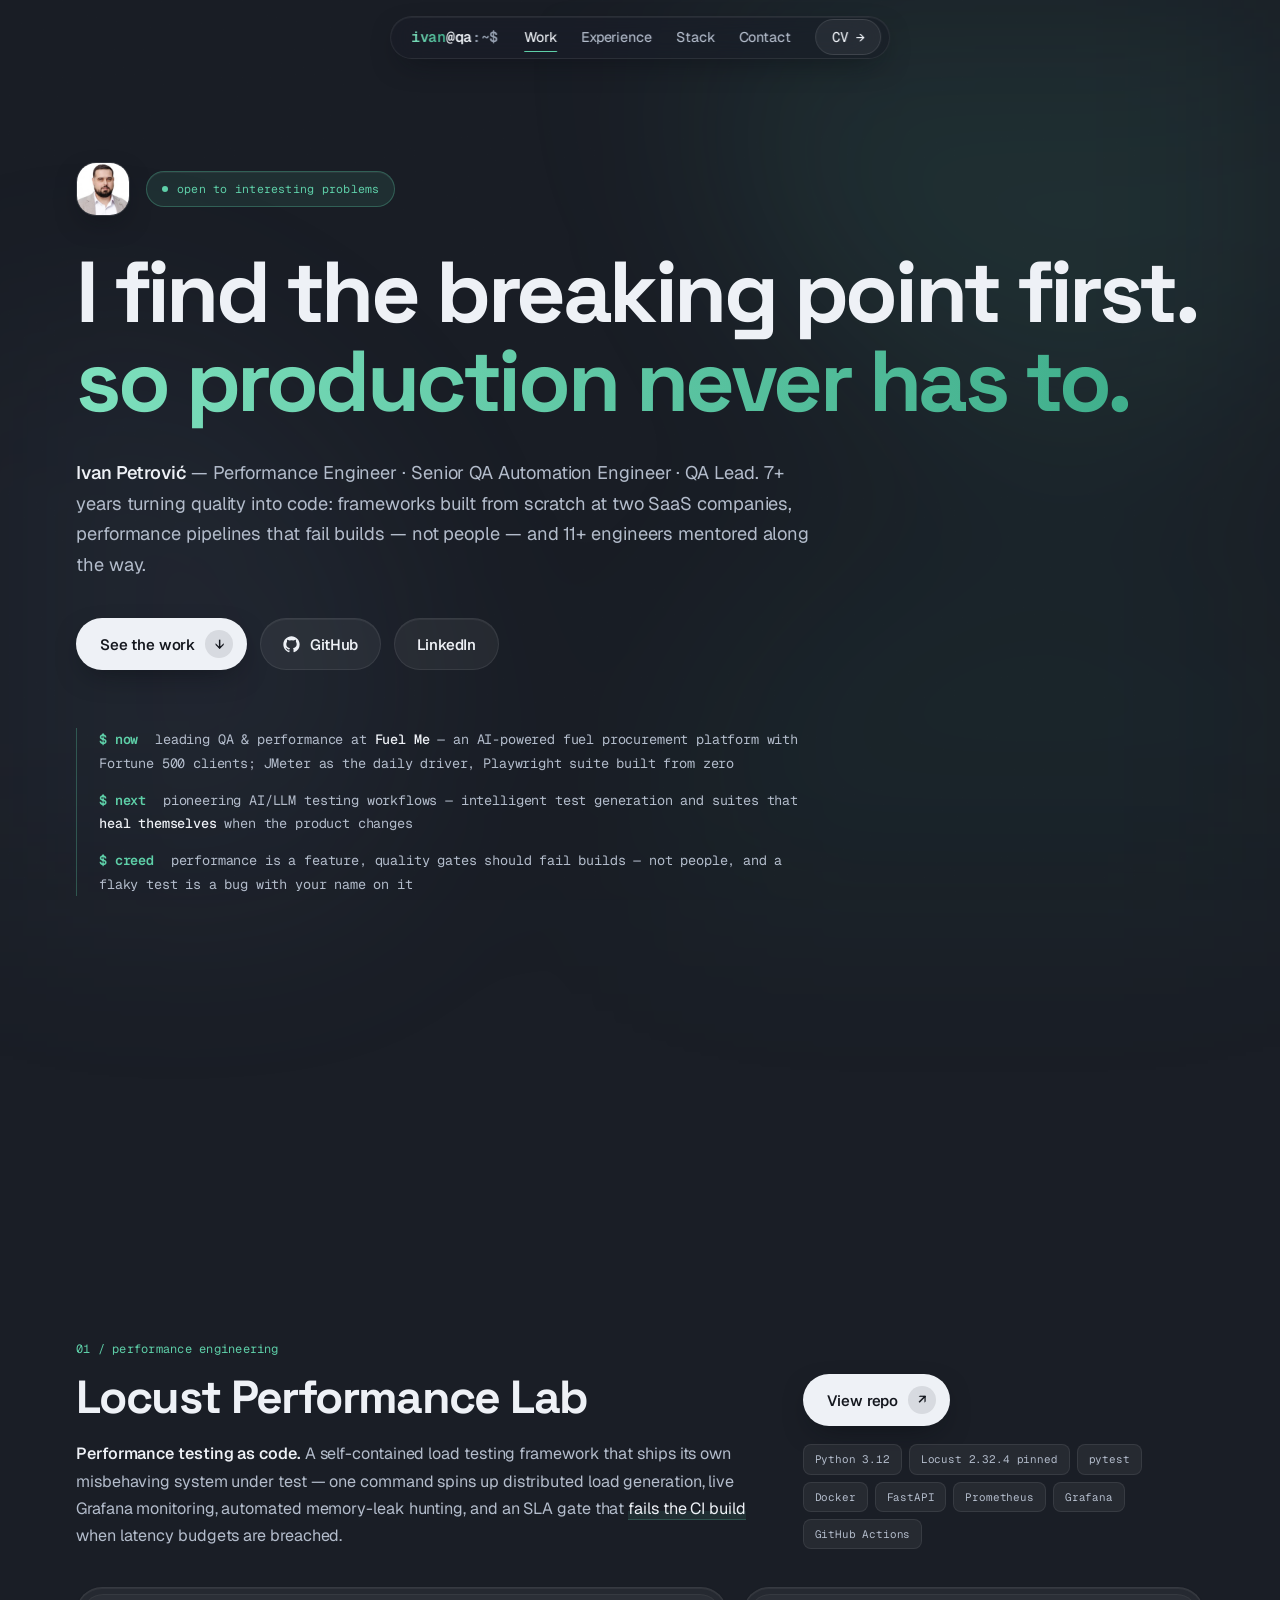
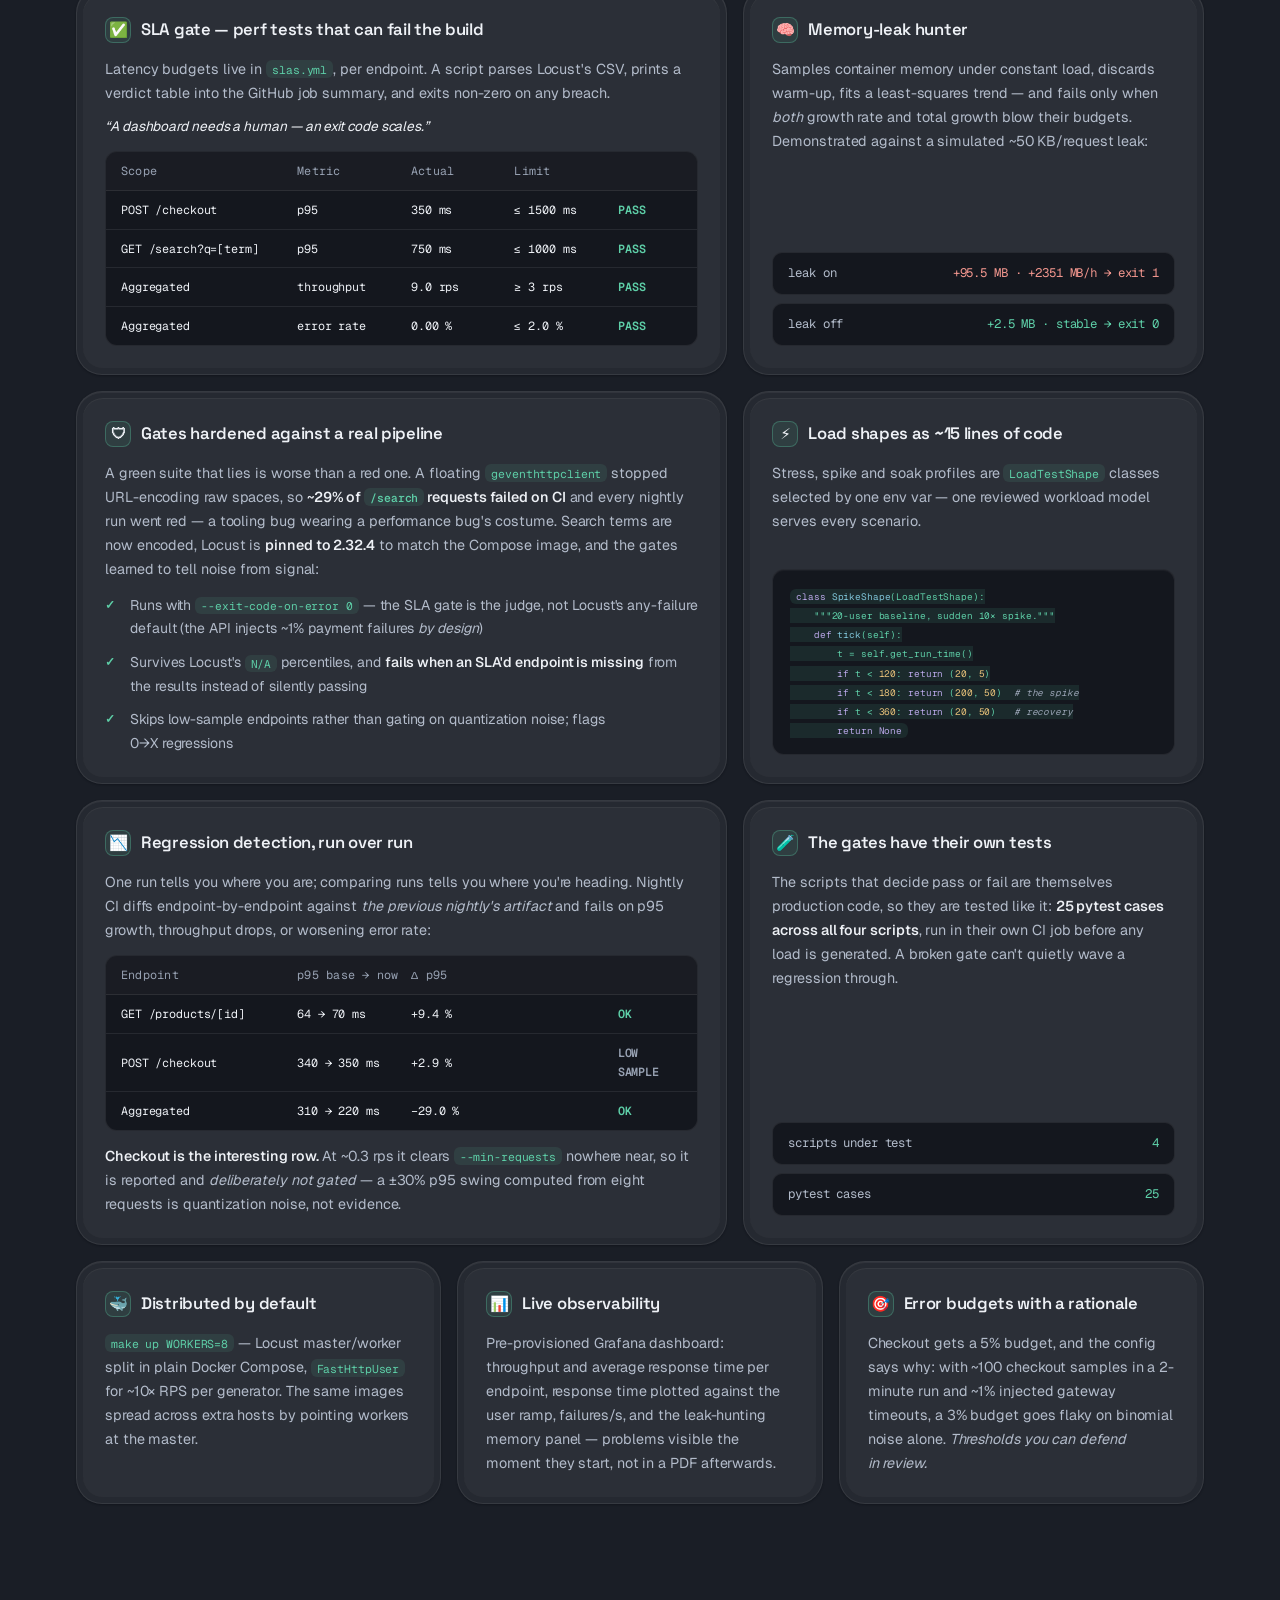
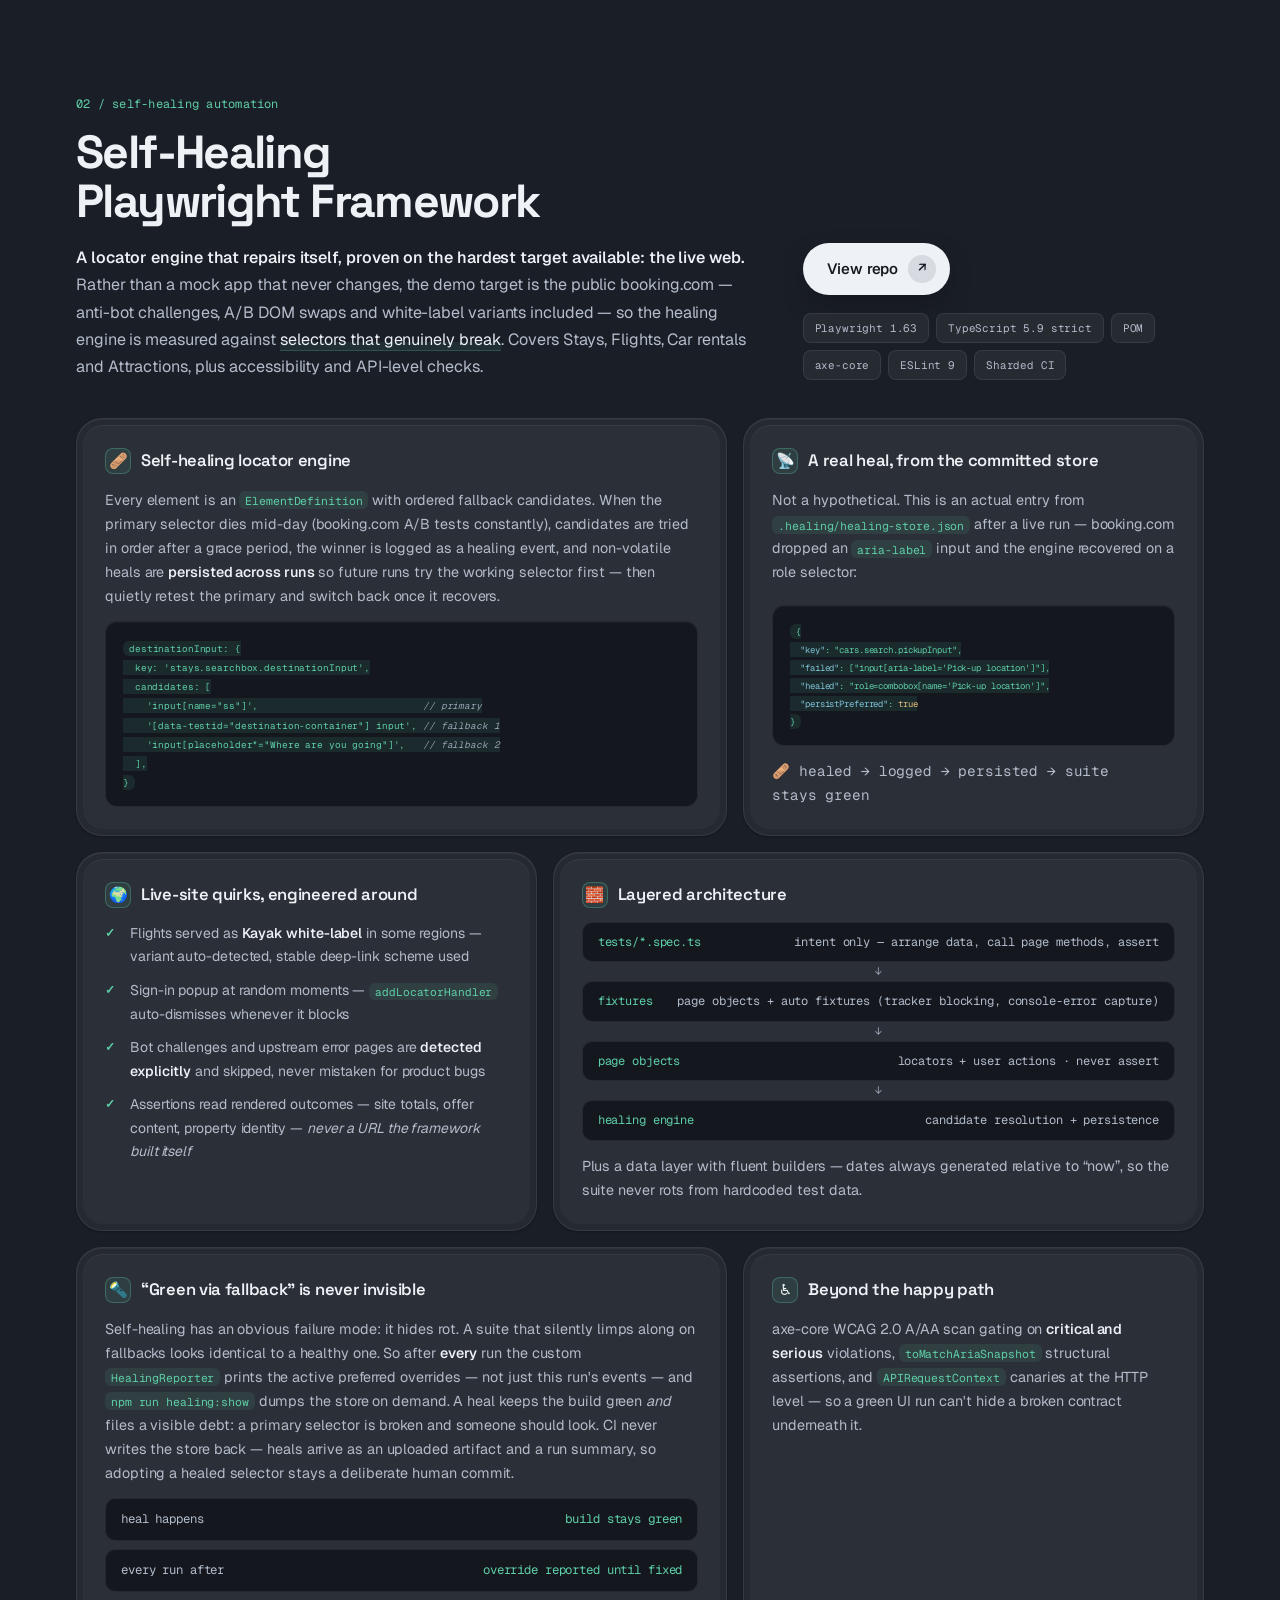
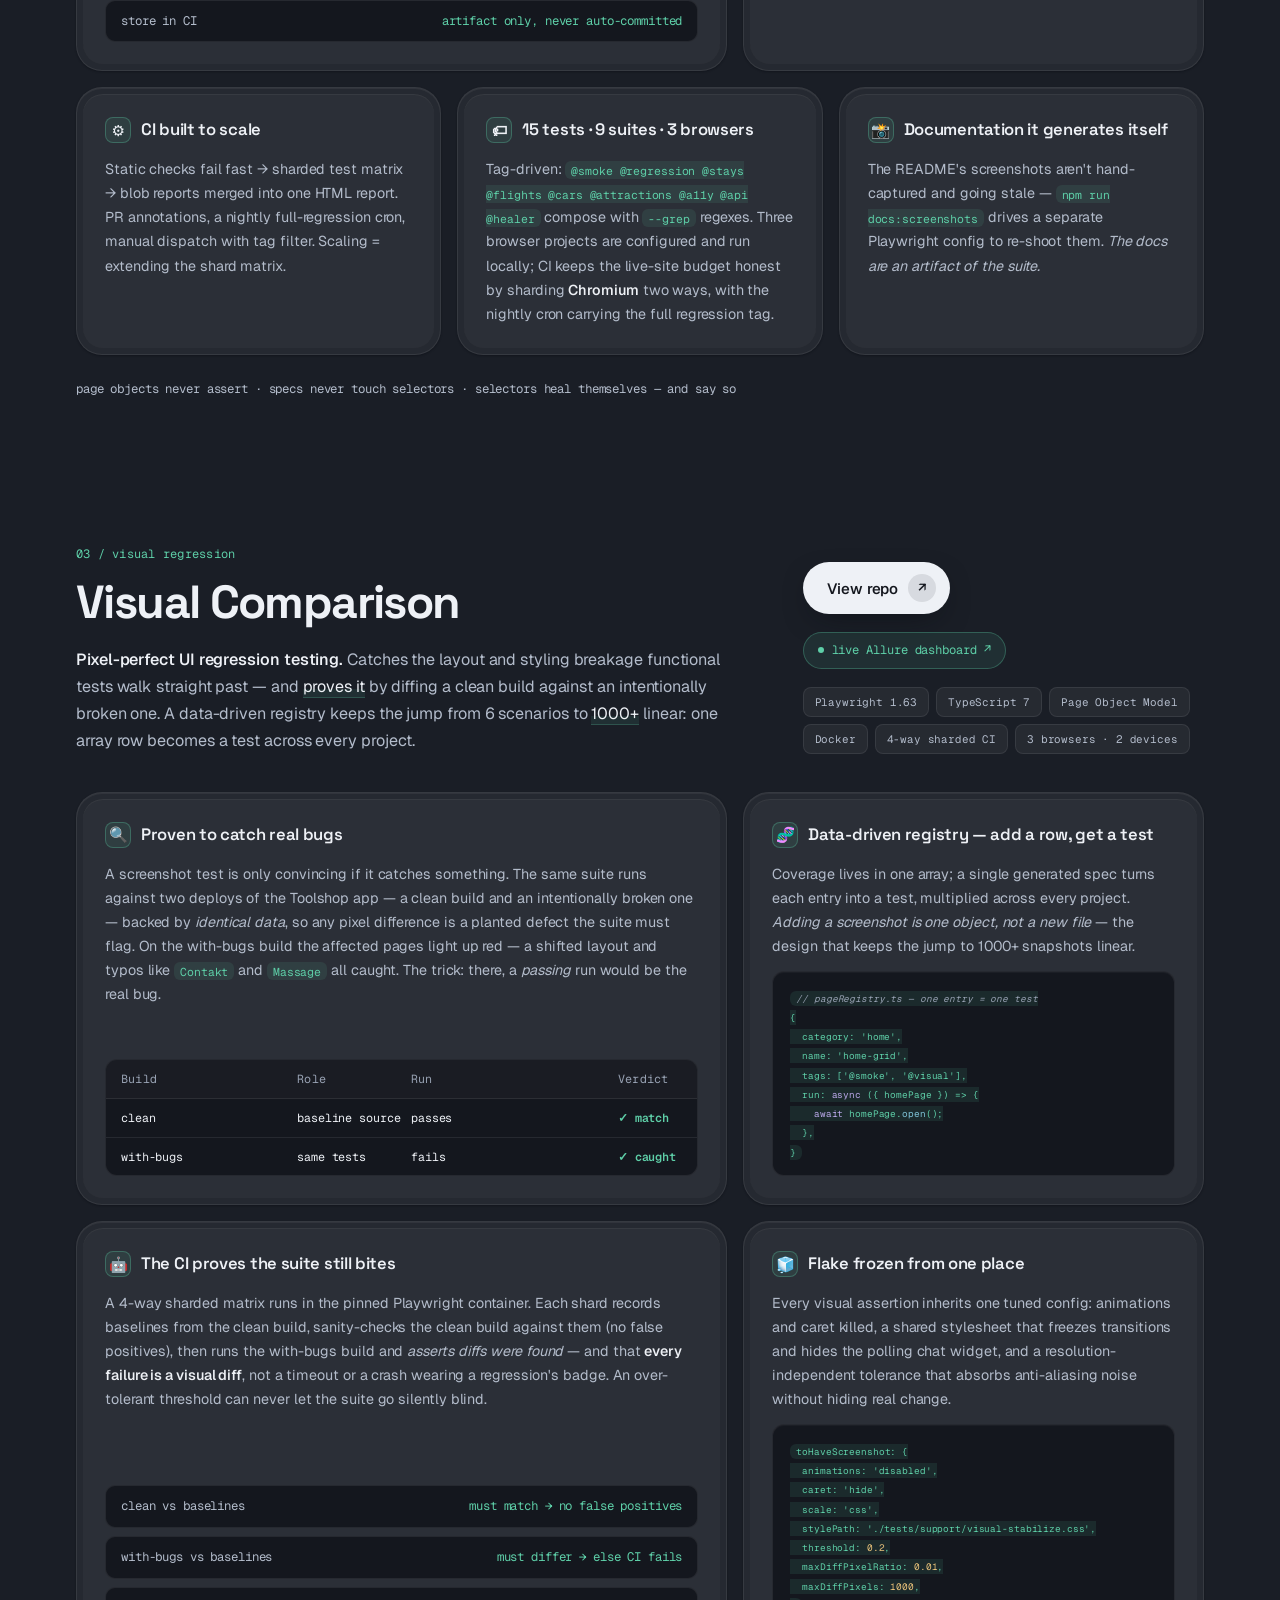
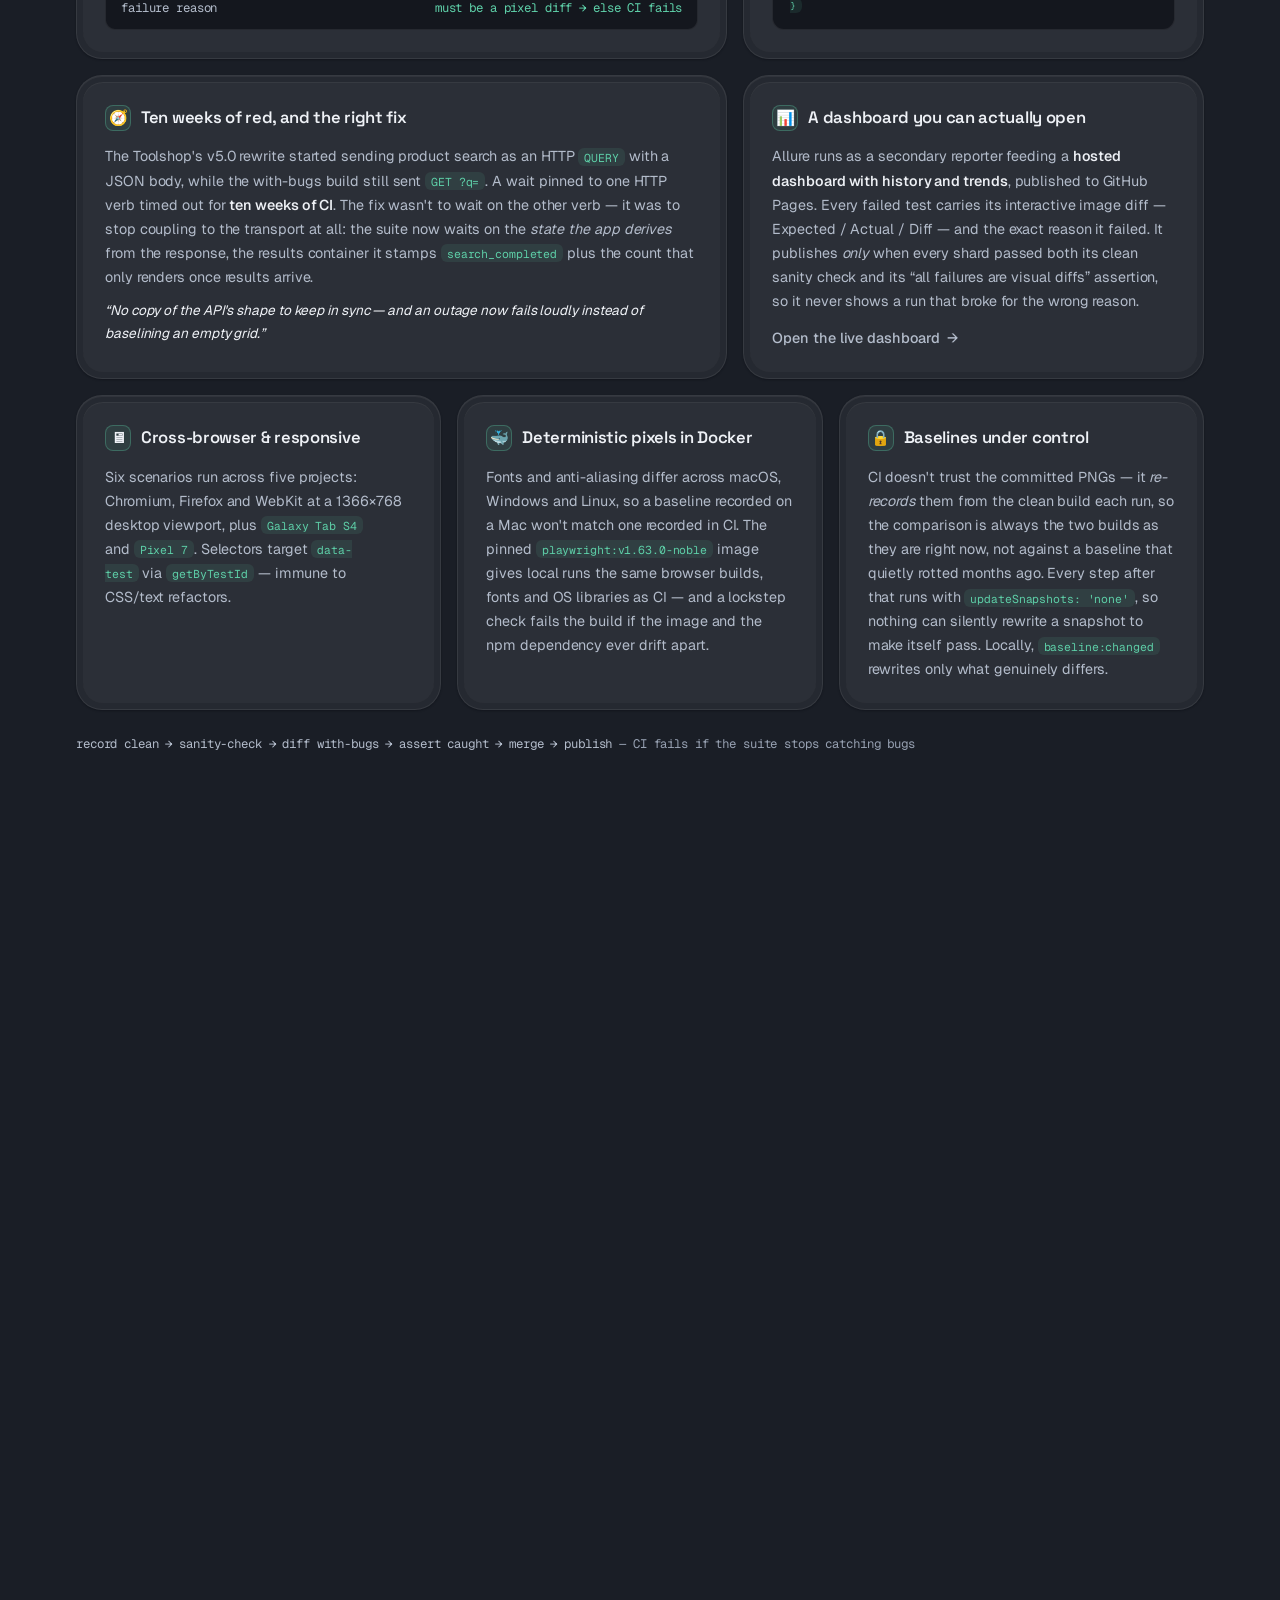
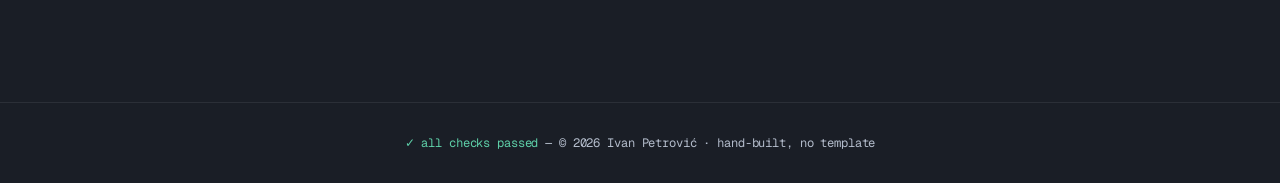
==== commit d609f3db: "Align published run figures with each repo's own README The site and the repos were publishing diffe" ====
--- a/index.html
+++ b/index.html
@@ -147,7 +147,7 @@
         <div class="project-cta">
           <a class="btn btn-primary" href="https://github.com/IvanPetrovic991/locust-performance-lab" target="_blank" rel="noopener">View repo <span class="btn-ico" aria-hidden="true">↗</span></a>
           <div class="chips mono">
-            <span>Python</span><span>Locust 2.32.4 pinned</span><span>Docker</span><span>FastAPI</span><span>Prometheus</span><span>Grafana</span><span>GitHub Actions</span>
+            <span>Python 3.12</span><span>Locust 2.32.4 pinned</span><span>pytest</span><span>Docker</span><span>FastAPI</span><span>Prometheus</span><span>Grafana</span><span>GitHub Actions</span>
           </div>
         </div>
       </header>
@@ -160,8 +160,9 @@
             <span class="q">“A dashboard needs a human — an exit code scales.”</span></p>
           <div class="verdict mono">
             <div class="v-row v-head"><span>Scope</span><span>Metric</span><span>Actual</span><span>Limit</span><span></span></div>
-            <div class="v-row"><span>POST /checkout</span><span>p95</span><span>320 ms</span><span>≤ 1500 ms</span><span class="ok">PASS</span></div>
-            <div class="v-row"><span>GET /search?q=[term]</span><span>p95</span><span>780 ms</span><span>≤ 1000 ms</span><span class="ok">PASS</span></div>
+            <div class="v-row"><span>POST /checkout</span><span>p95</span><span>350 ms</span><span>≤ 1500 ms</span><span class="ok">PASS</span></div>
+            <div class="v-row"><span>GET /search?q=[term]</span><span>p95</span><span>750 ms</span><span>≤ 1000 ms</span><span class="ok">PASS</span></div>
+            <div class="v-row"><span>Aggregated</span><span>throughput</span><span>9.0 rps</span><span>≥ 3 rps</span><span class="ok">PASS</span></div>
             <div class="v-row"><span>Aggregated</span><span>error rate</span><span>0.00 %</span><span>≤ 2.0 %</span><span class="ok">PASS</span></div>
           </div>
         </div>
@@ -211,16 +212,20 @@
             drops, or worsening error rate:</p>
           <div class="verdict mono">
             <div class="v-row v-head"><span>Endpoint</span><span>p95 base → now</span><span>Δ p95</span><span></span><span></span></div>
-            <div class="v-row"><span>GET /products/[id]</span><span>67 → 72 ms</span><span>+7.5 %</span><span></span><span class="ok">OK</span></div>
-            <div class="v-row"><span>POST /checkout</span><span>340 → 320 ms</span><span>−5.9 %</span><span></span><span class="ok">OK</span></div>
-            <div class="v-row"><span>Aggregated</span><span>310 → 160 ms</span><span>−48.4 %</span><span></span><span class="ok">OK</span></div>
-          </div>
+            <div class="v-row"><span>GET /products/[id]</span><span>64 → 70 ms</span><span>+9.4 %</span><span></span><span class="ok">OK</span></div>
+            <div class="v-row"><span>POST /checkout</span><span>340 → 350 ms</span><span>+2.9 %</span><span></span><span class="low">LOW SAMPLE</span></div>
+            <div class="v-row"><span>Aggregated</span><span>310 → 220 ms</span><span>−29.0 %</span><span></span><span class="ok">OK</span></div>
+          </div>
+          <p class="sm"><strong>Checkout is the interesting row.</strong> At ~0.3 rps it clears
+            <code class="mono">--min-requests</code> nowhere near, so it is reported and
+            <em>deliberately not gated</em> — a ±30% p95 swing computed from eight requests is
+            quantization noise, not evidence.</p>
         </div>
 
         <div class="bento-card span-5 glow">
           <h4 class="bento-title"><span class="bento-ico" aria-hidden="true">🧪</span> The gates have their own tests</h4>
           <p>The scripts that decide pass or fail are themselves production code, so they are tested like it:
-            <strong>25 pytest cases across all four of them</strong>, run in their own CI job before any load is
+            <strong>25 pytest cases across all four scripts</strong>, run in their own CI job before any load is
             generated. A broken gate can't quietly wave a regression through.</p>
           <div class="kv mono">
             <div><span class="dim">scripts under test</span><span class="ok">4</span></div>
@@ -251,7 +256,7 @@
       </div>
 
       <p class="project-foot mono reveal">
-        <span class="dim">smoke · baseline · stress · spike · soak · leak-test · compare</span> — every scenario is one <code>make</code> target, every gate is an exit code
+        <span class="dim">smoke · baseline · current · stress · spike · soak · leak-test · compare</span> — every scenario is one <code>make</code> target, every gate is an exit code
       </p>
     </article>
 
@@ -364,8 +369,9 @@
         <div class="bento-card span-4 glow">
           <h4 class="bento-title"><span class="bento-ico" aria-hidden="true">🏷</span> 15 tests · 9 suites · 3 browsers</h4>
           <p>Tag-driven: <code class="mono">@smoke @regression @stays @flights @cars @attractions @a11y @api @healer</code>
-            compose with <code class="mono">--grep</code> regexes. Verified green against the live site on
-            Chromium, Firefox and WebKit.</p>
+            compose with <code class="mono">--grep</code> regexes. Three browser projects are configured and run
+            locally; CI keeps the live-site budget honest by sharding <strong>Chromium</strong> two ways, with the
+            nightly cron carrying the full regression tag.</p>
         </div>
 
         <div class="bento-card span-4 glow">
@@ -498,9 +504,11 @@
 
         <div class="bento-card span-4 glow">
           <h4 class="bento-title"><span class="bento-ico" aria-hidden="true">🔒</span> Baselines under control</h4>
-          <p><code class="mono">updateSnapshots: 'none'</code> in CI fails on any drift; <code class="mono">baseline:changed</code>
-            rewrites only what genuinely differs for clean diffs. At thousands of PNGs the snapshot tree can move to
-            Git LFS to keep clones fast.</p>
+          <p>CI doesn't trust the committed PNGs — it <em>re-records</em> them from the clean build each run, so the
+            comparison is always the two builds as they are right now, not against a baseline that quietly rotted
+            months ago. Every step after that runs with <code class="mono">updateSnapshots: 'none'</code>, so nothing
+            can silently rewrite a snapshot to make itself pass. Locally, <code class="mono">baseline:changed</code>
+            rewrites only what genuinely differs.</p>
         </div>
       </div>
 
--- a/css/style.css
+++ b/css/style.css
@@ -754,6 +754,9 @@
 .v-row:last-child { border-bottom: none; }
 .v-head { color: var(--text-mute); background: rgba(255, 255, 255, 0.022); letter-spacing: 0.02em; }
 .v-row .ok { font-weight: 600; }
+/* Reported but deliberately not gated — neither pass nor fail */
+.low { color: var(--text-mute); font-weight: 600; }
+.v-row .low { letter-spacing: -0.02em; }
 
 /* ============ Key/value rows ============ */
 .kv { display: flex; flex-direction: column; gap: 8px; font-size: 0.775rem; margin-top: auto; }
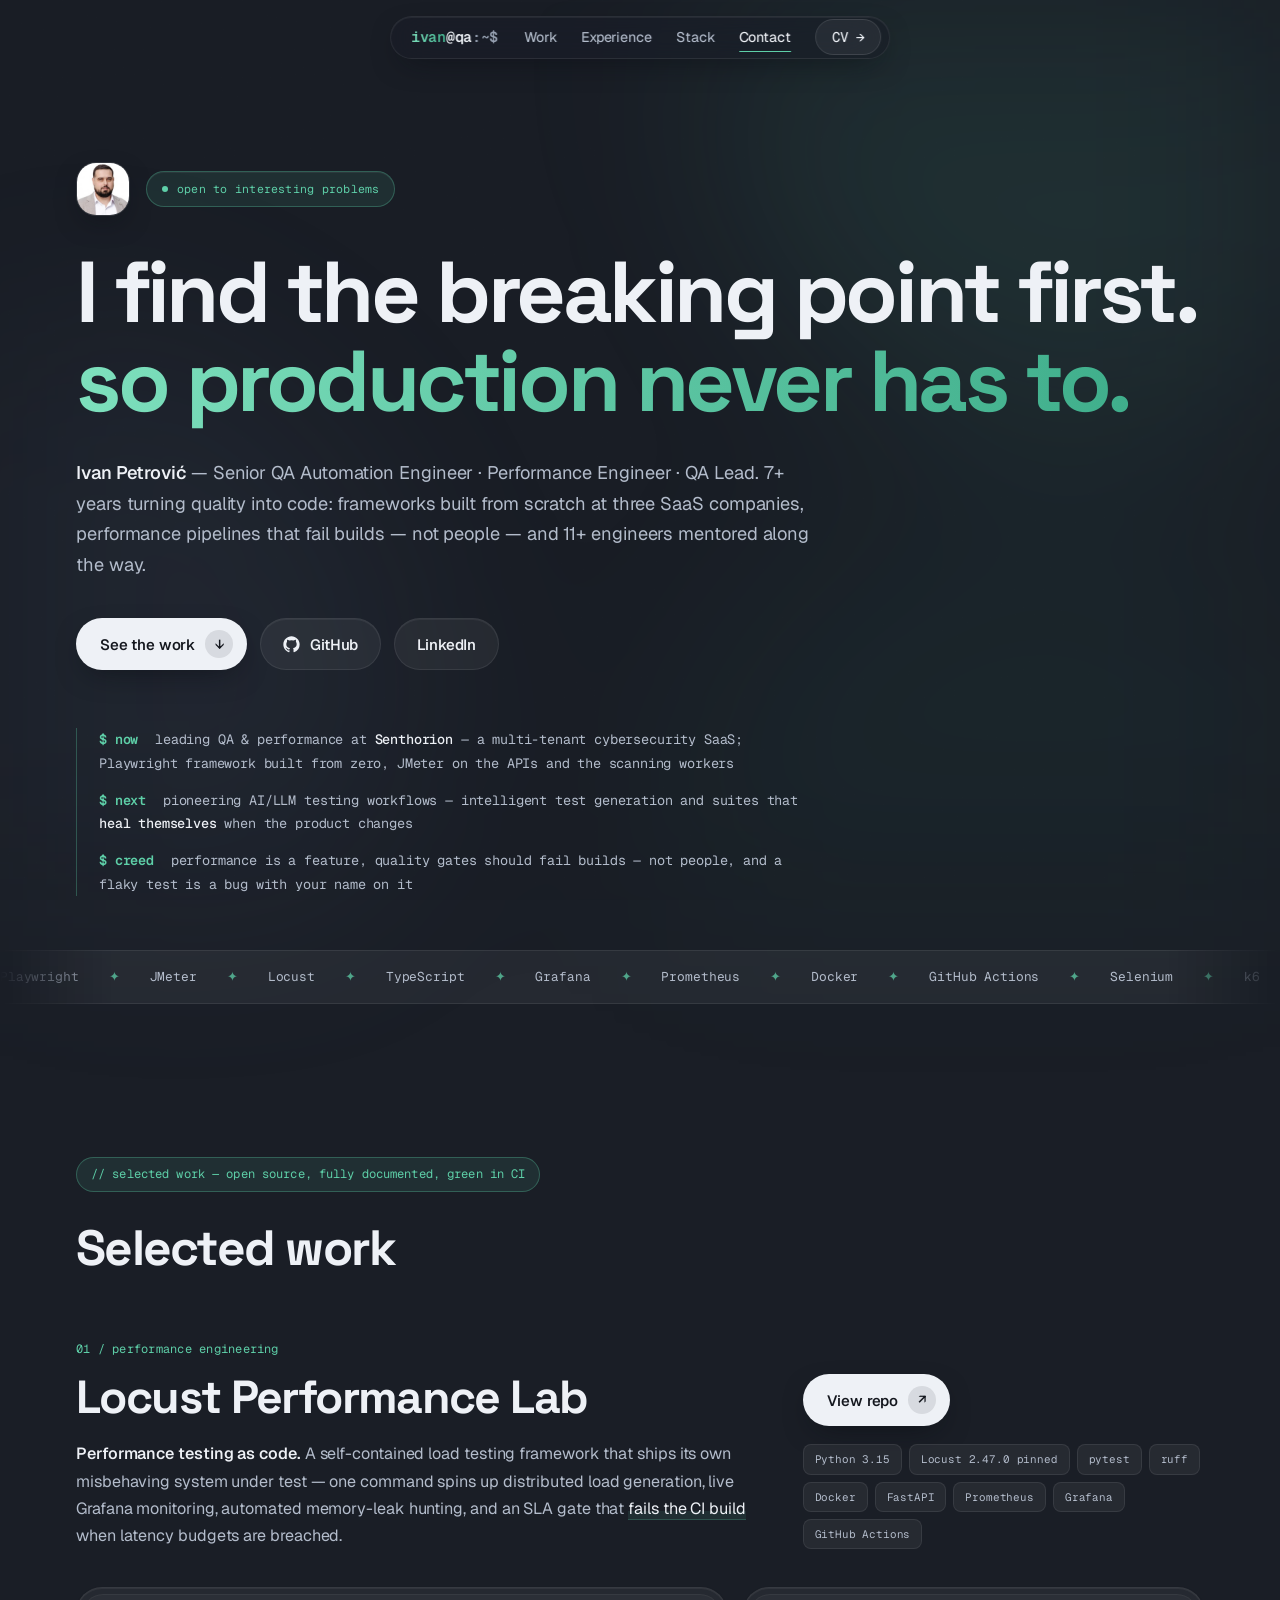
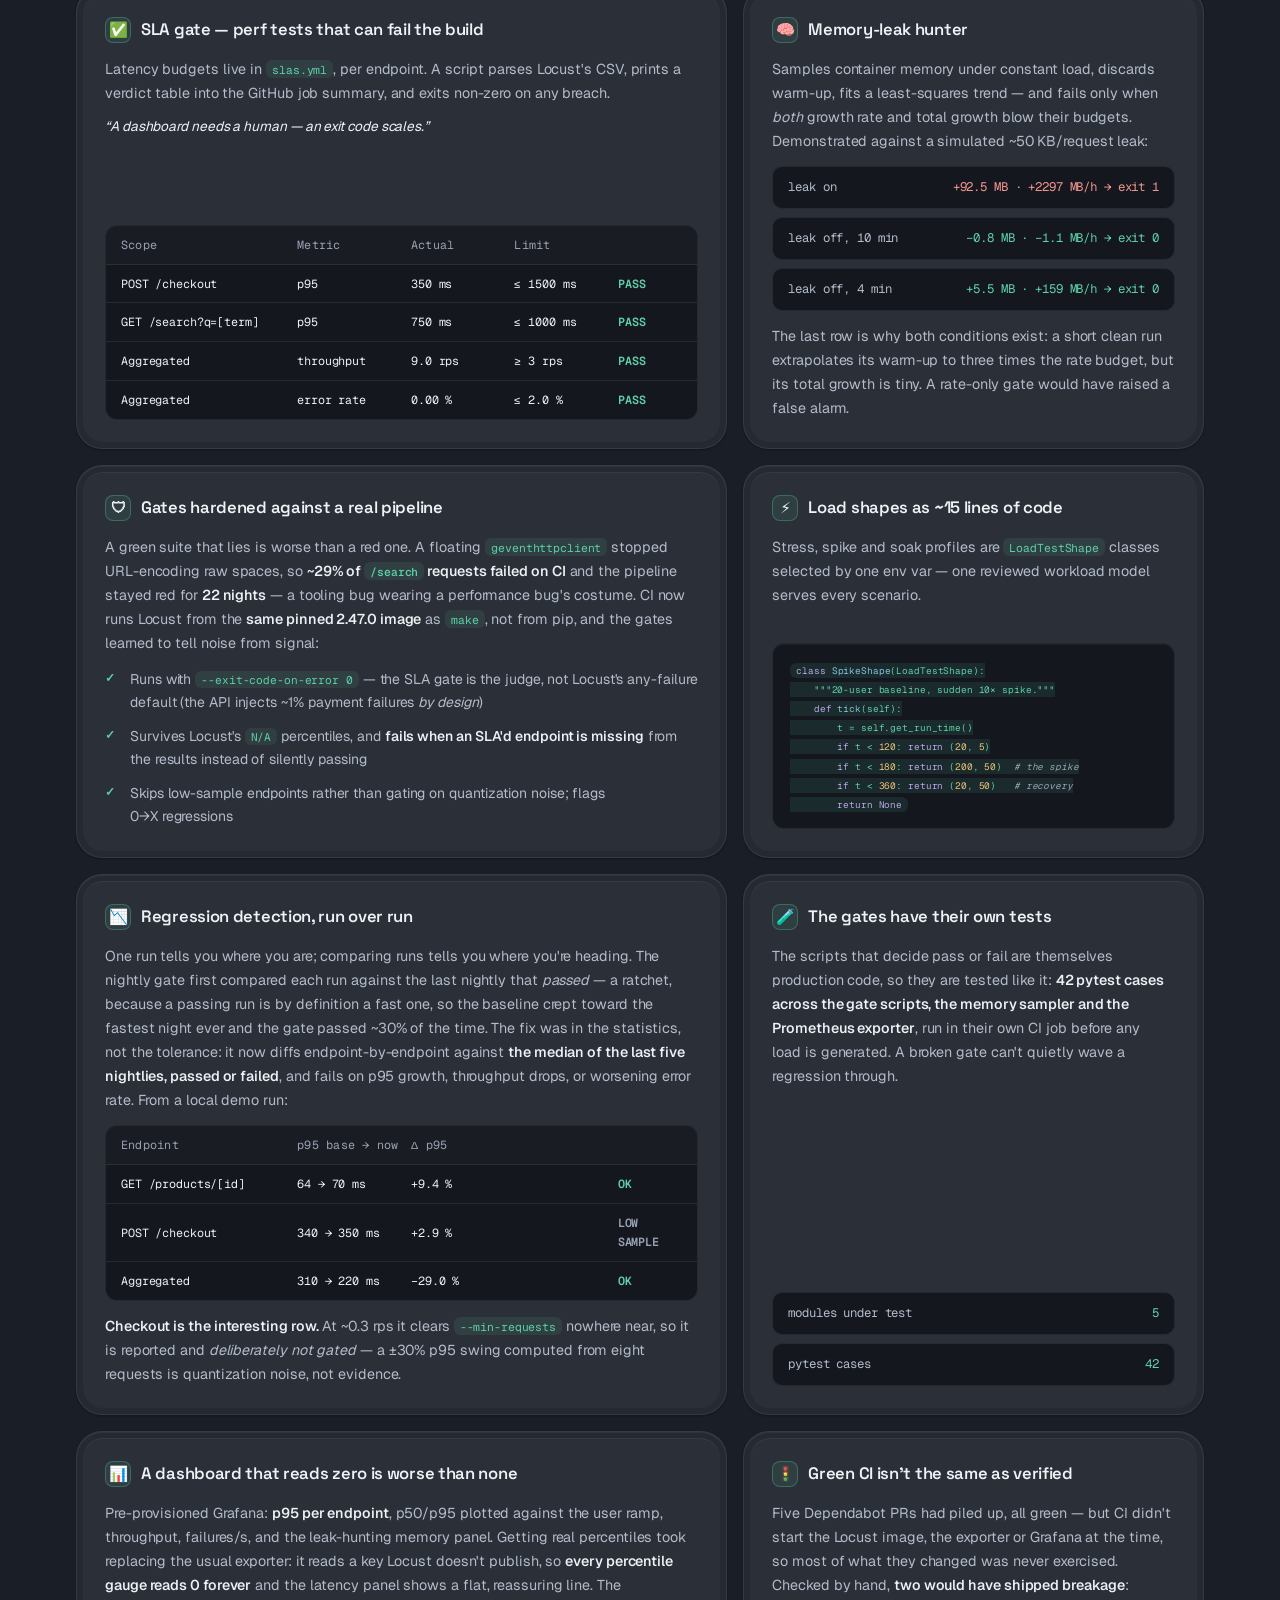
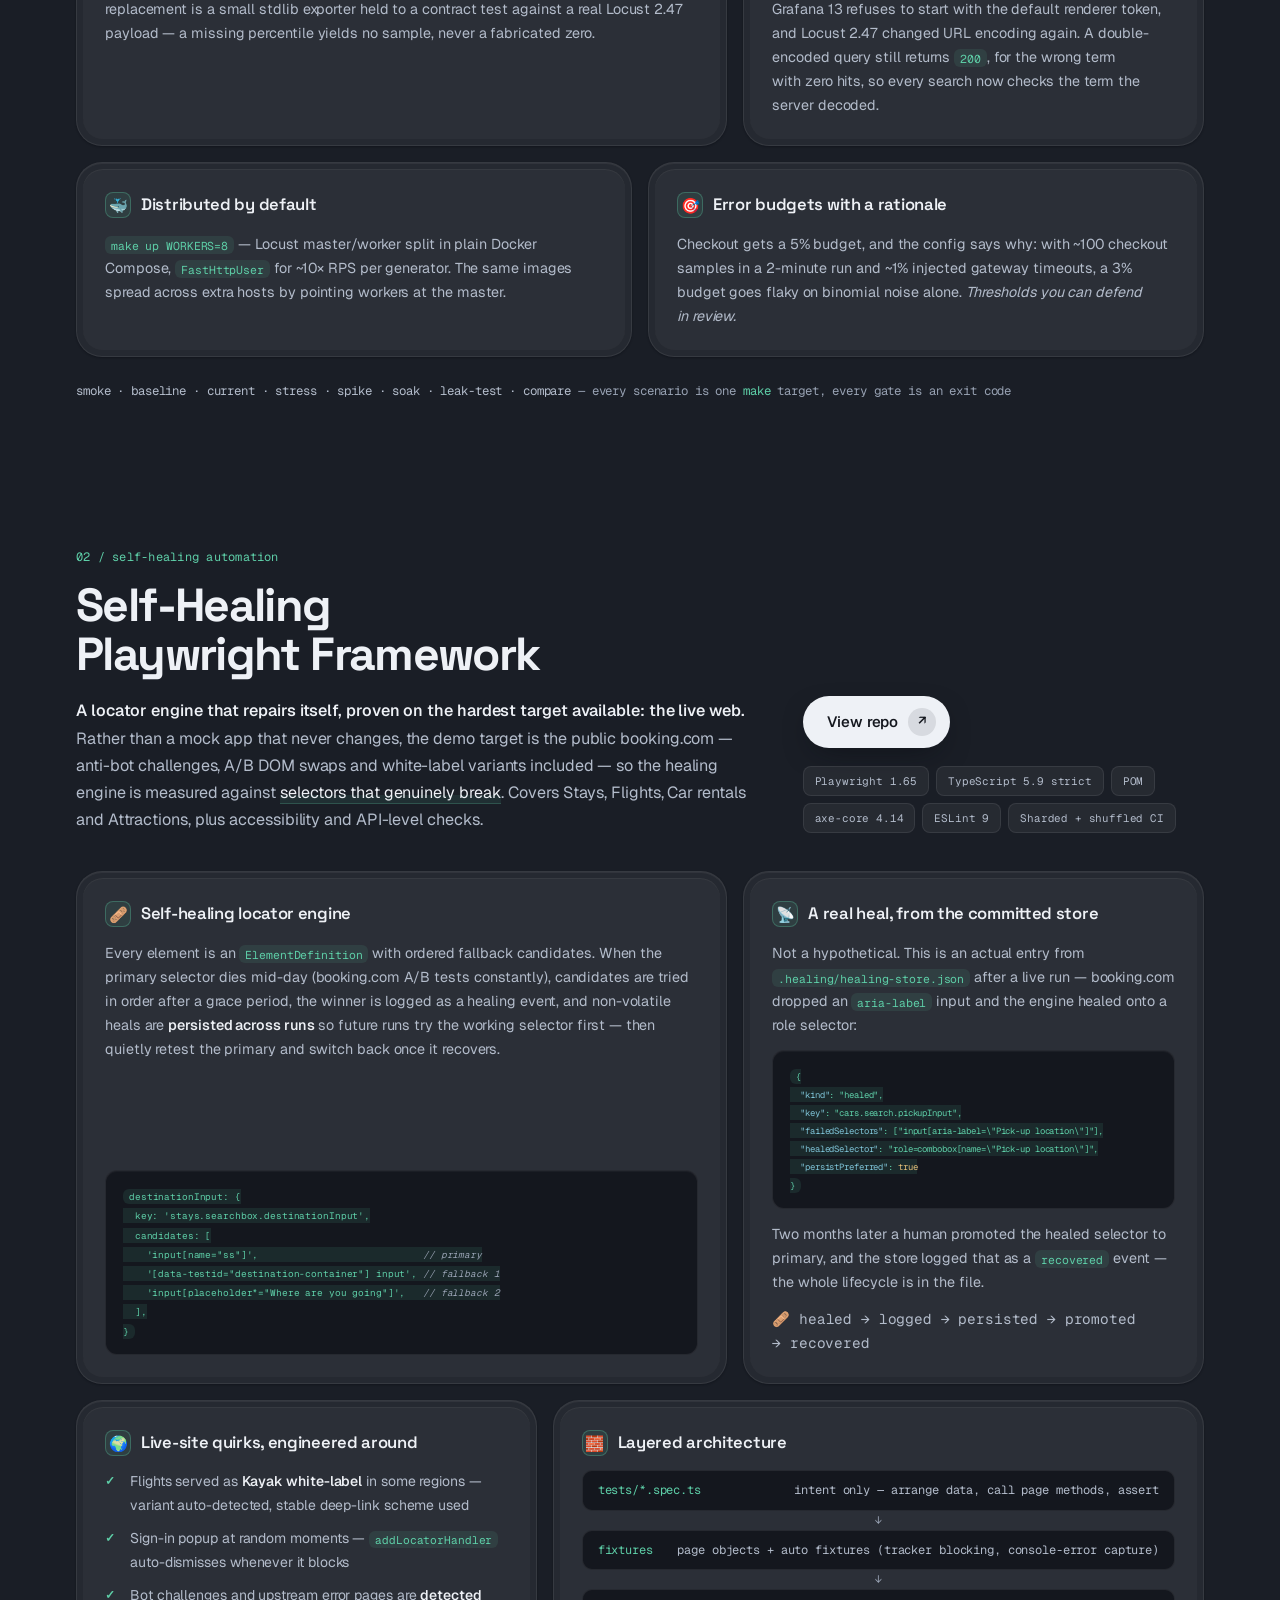
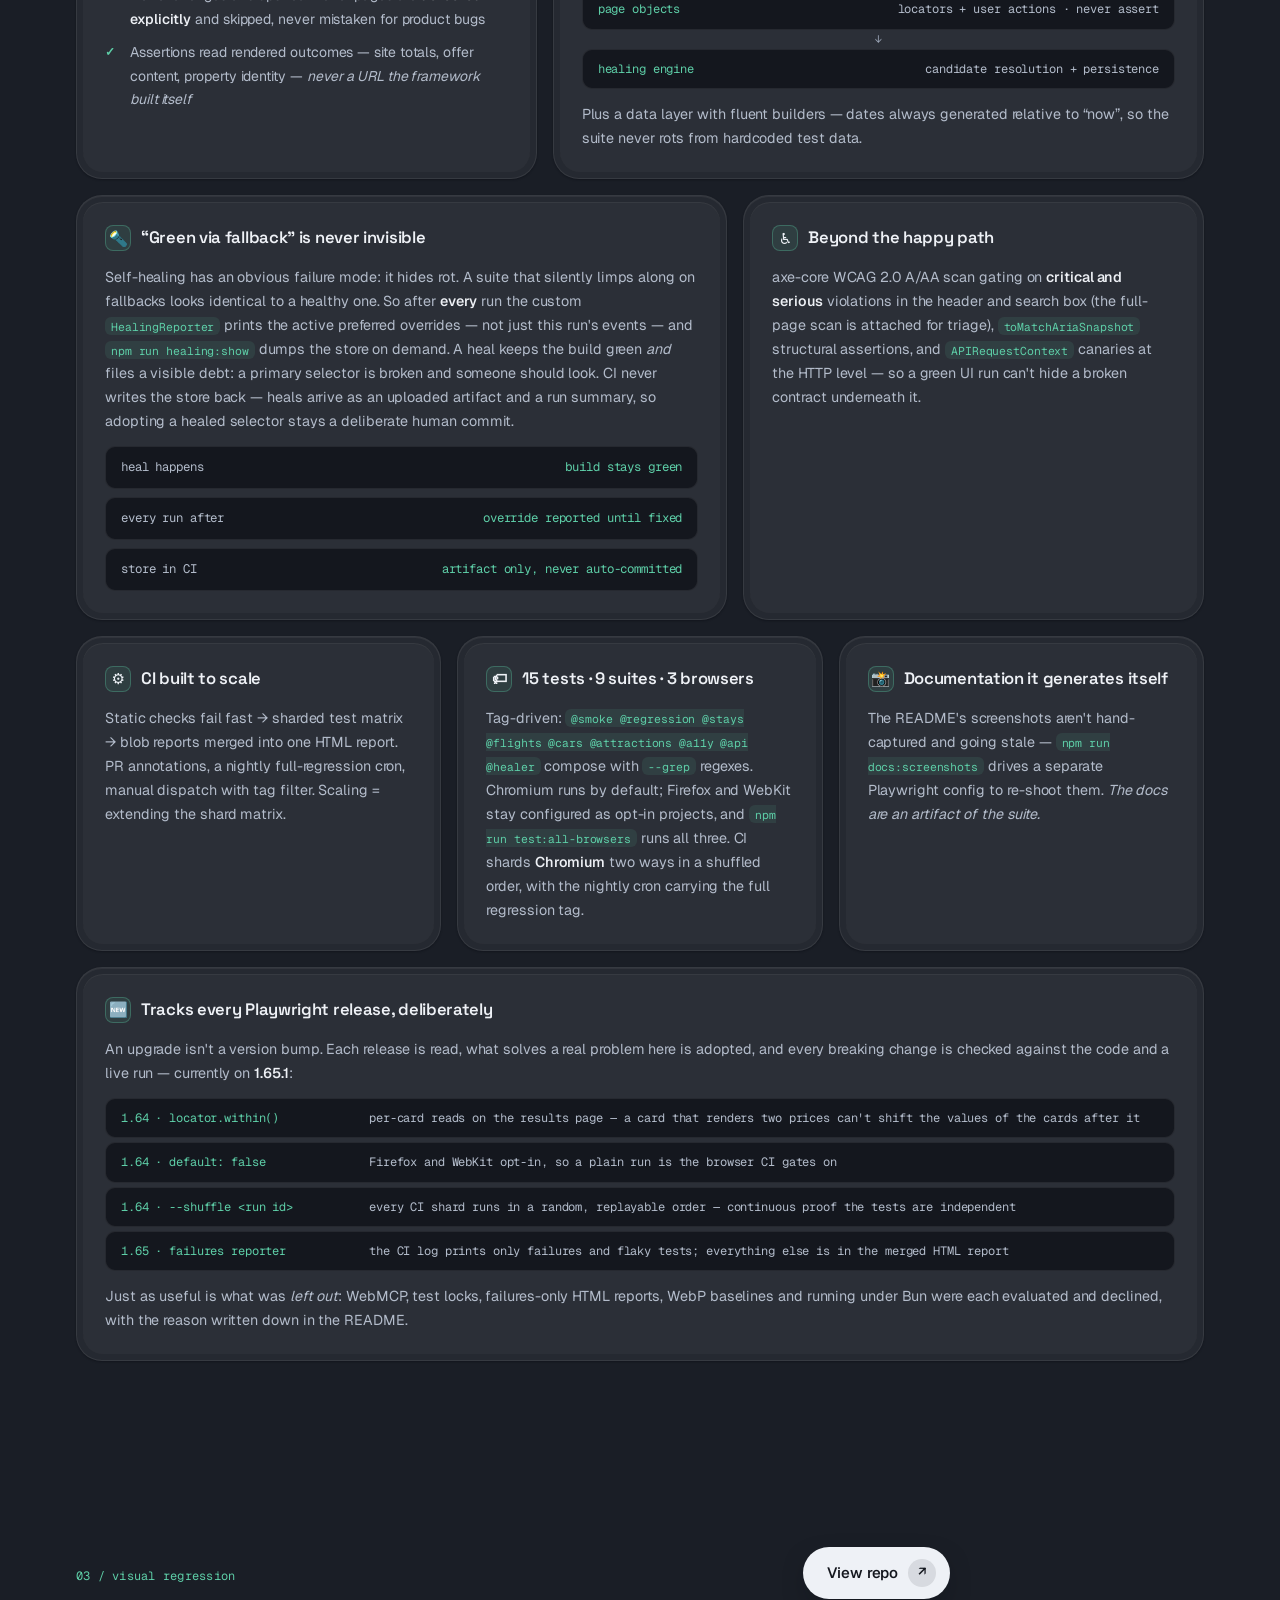
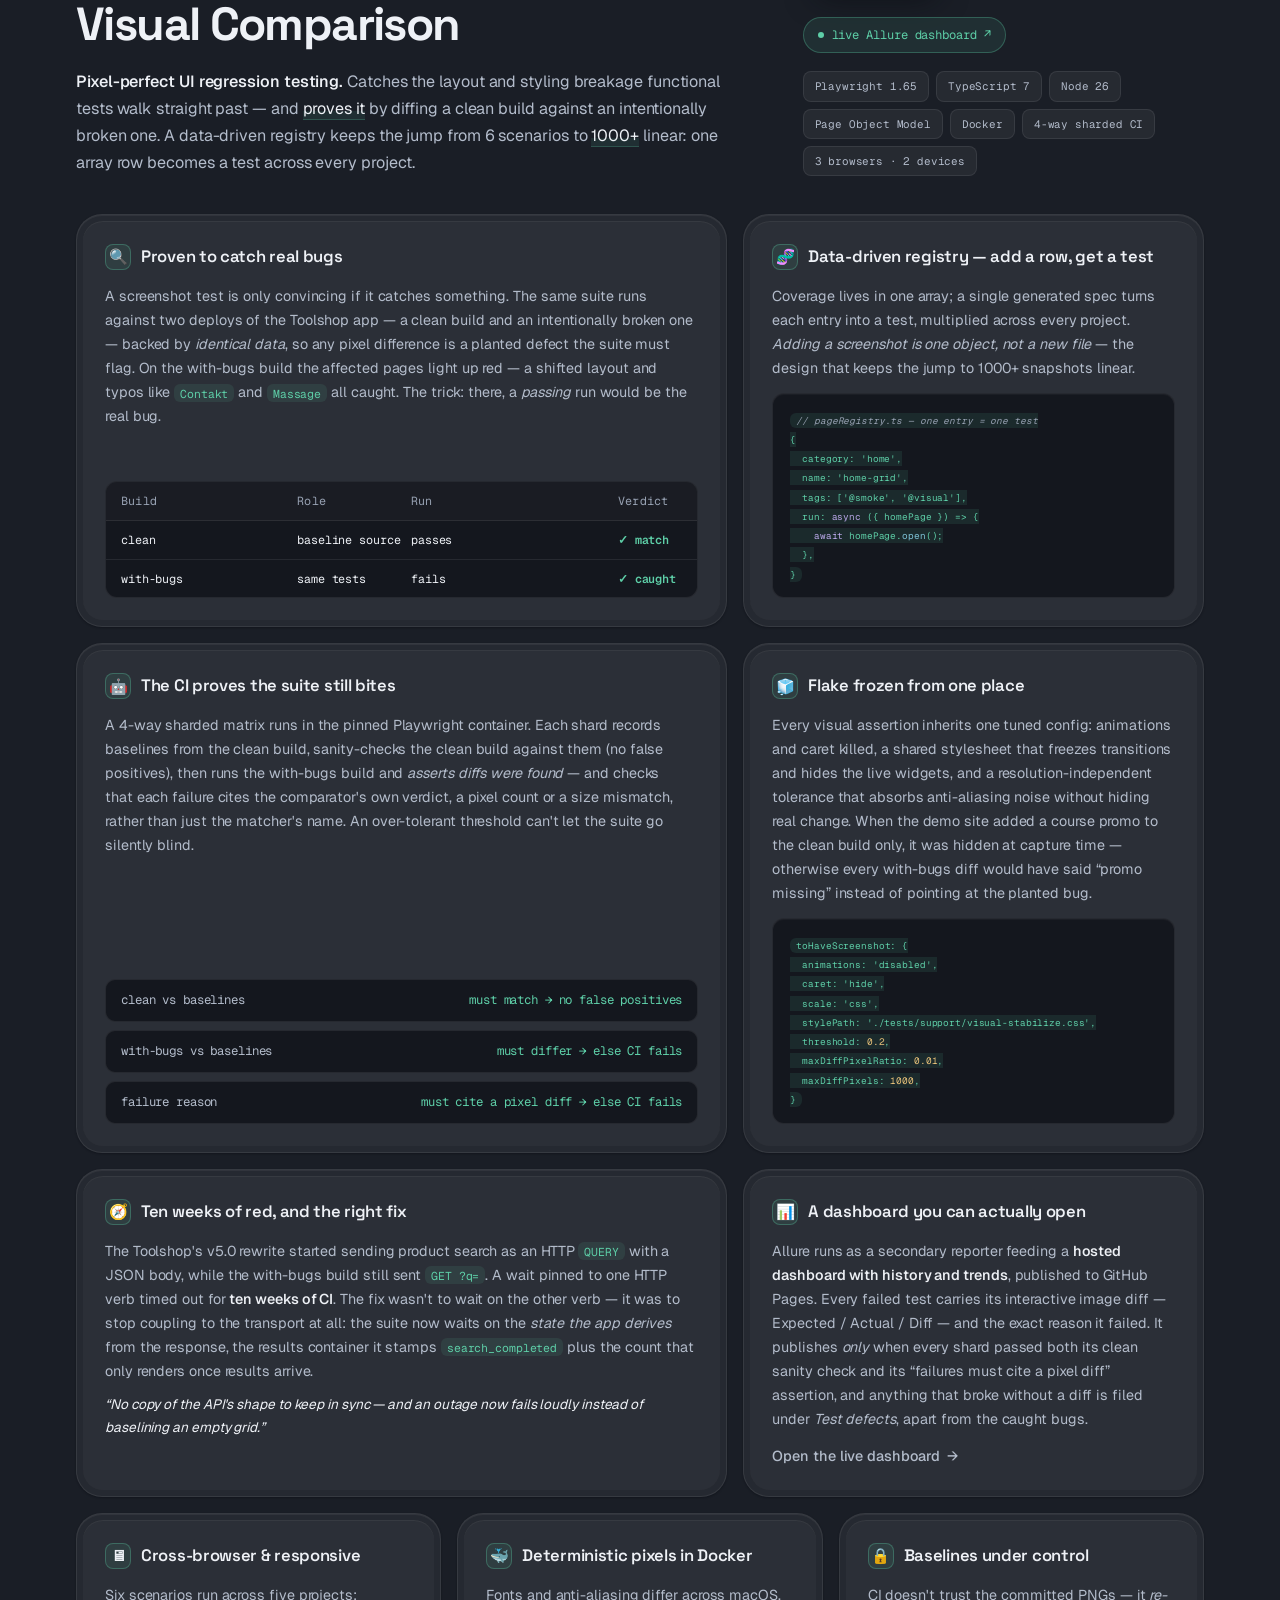
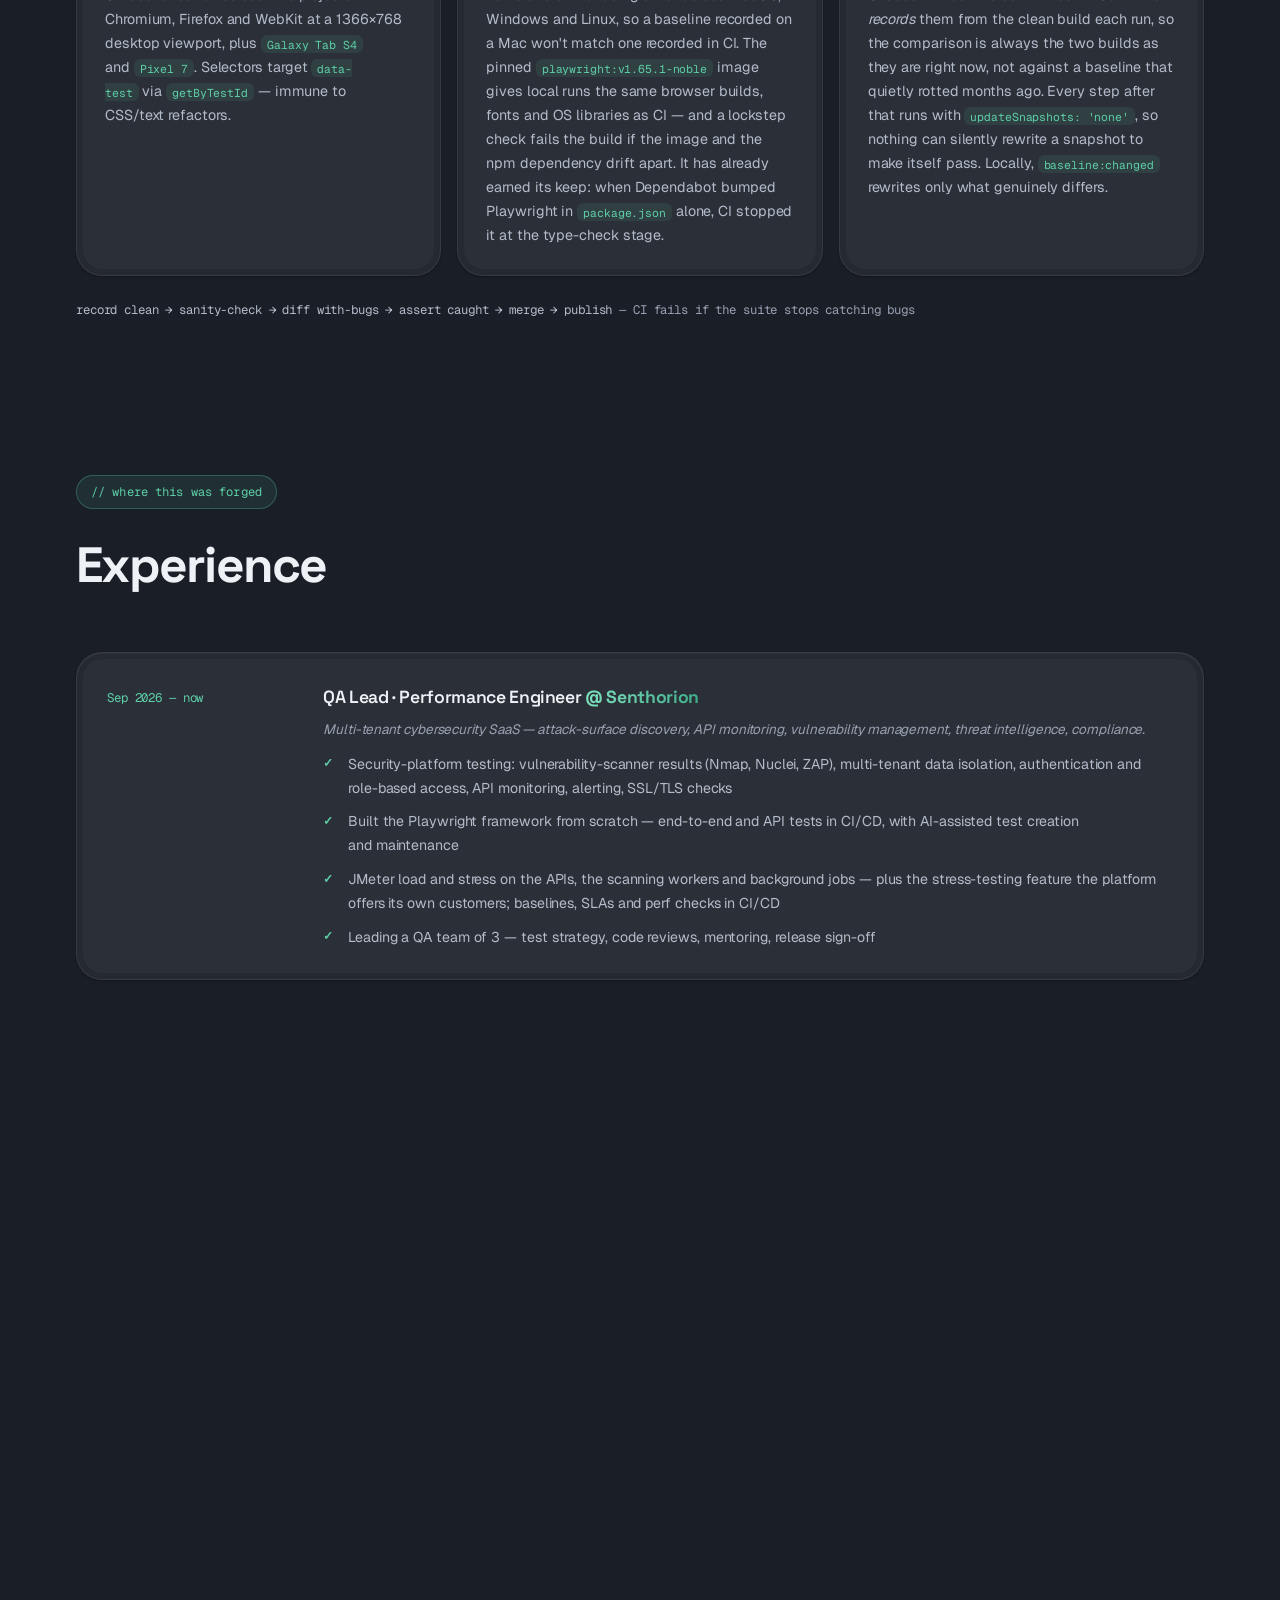
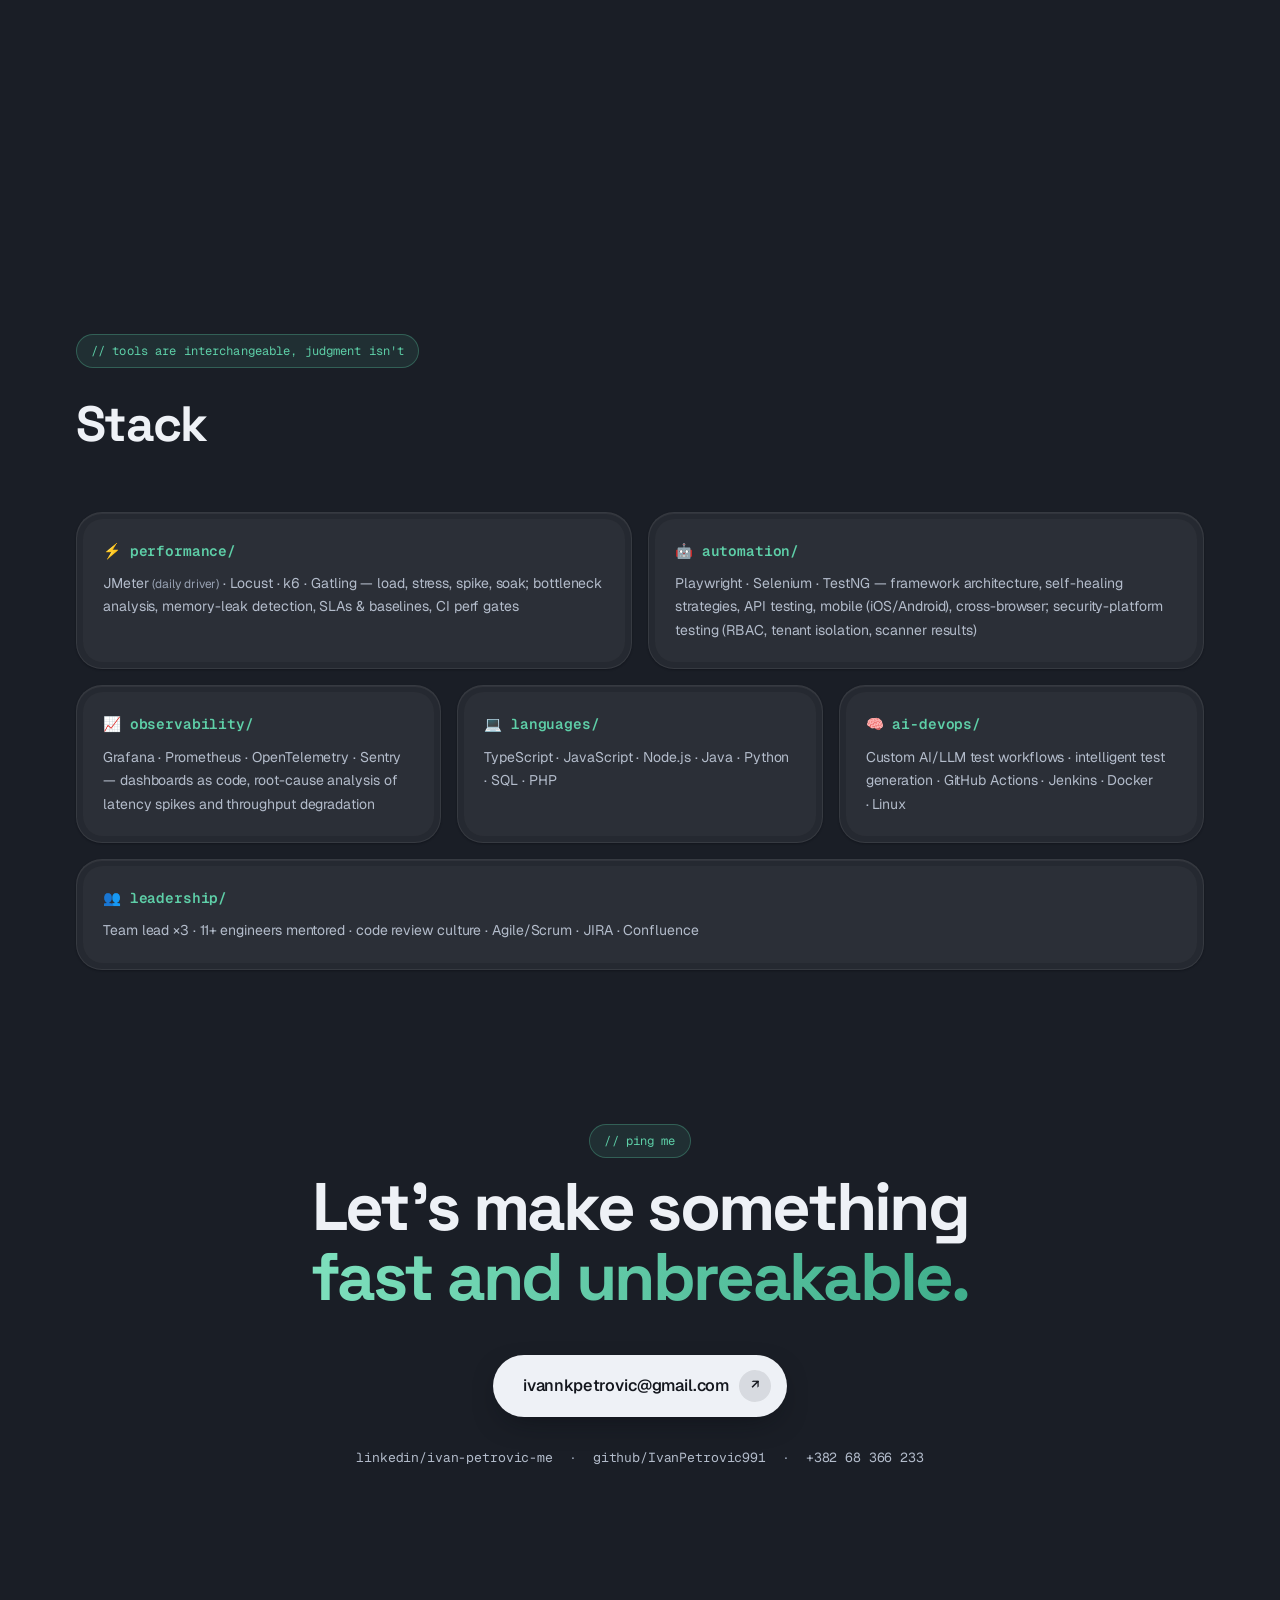
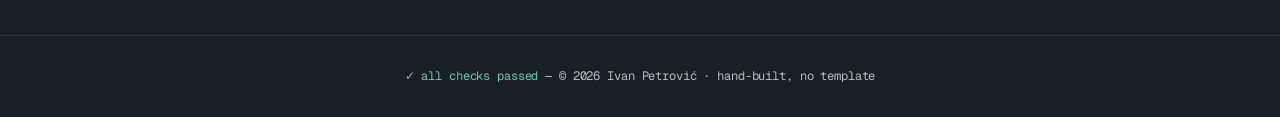
==== commit 2958d6d2: "Add Senthorion, refresh all three case studies, drop the CV PDF Experience, per the current LinkedIn" ====
--- a/index.html
+++ b/index.html
@@ -42,8 +42,8 @@
     "url": "https://ivanpetrovic.dev/",
     "image": "https://ivanpetrovic.dev/assets/profile.png",
     "email": "mailto:ivannkpetrovic@gmail.com",
-    "jobTitle": "Performance Engineer · Senior QA Automation Engineer · QA Lead",
-    "worksFor": { "@type": "Organization", "name": "Fuel Me" },
+    "jobTitle": "Senior QA Automation Engineer · Performance Engineer · QA Lead",
+    "worksFor": { "@type": "Organization", "name": "Senthorion" },
     "address": { "@type": "PostalAddress", "addressLocality": "Podgorica", "addressCountry": "ME" },
     "alumniOf": { "@type": "CollegeOrUniversity", "name": "University of Montenegro" },
     "sameAs": [
@@ -101,8 +101,8 @@
         <span class="reveal d2"><em class="grad-text">so production never has to.</em></span>
       </h1>
       <p class="hero-sub reveal d3">
-        <strong>Ivan Petrović</strong> — Performance Engineer · Senior QA Automation Engineer · QA Lead.
-        7+ years turning quality into code: frameworks built from scratch at two SaaS companies,
+        <strong>Ivan Petrović</strong> — Senior QA Automation Engineer · Performance Engineer · QA Lead.
+        7+ years turning quality into code: frameworks built from scratch at three SaaS companies,
         performance pipelines that fail builds — not people — and 11+ engineers mentored along the way.
       </p>
       <div class="hero-actions reveal d4">
@@ -114,7 +114,7 @@
         <a href="https://www.linkedin.com/in/ivan-petrovic-me/" target="_blank" rel="noopener" class="btn btn-ghost btn-plain">LinkedIn</a>
       </div>
       <div class="hero-facts mono reveal d5">
-        <p><span class="fact-prompt">$ now</span> leading QA &amp; performance at <strong>Fuel Me</strong> — an AI-powered fuel procurement platform with Fortune 500 clients; JMeter as the daily driver, Playwright suite built from zero</p>
+        <p><span class="fact-prompt">$ now</span> leading QA &amp; performance at <strong>Senthorion</strong> — a multi-tenant cybersecurity SaaS; Playwright framework built from zero, JMeter on the APIs and the scanning workers</p>
         <p><span class="fact-prompt">$ next</span> pioneering AI/LLM testing workflows — intelligent test generation and suites that <strong>heal themselves</strong> when the product changes</p>
         <p><span class="fact-prompt">$ creed</span> performance is a feature, quality gates should fail builds — not people, and a flaky test is a bug with your name on it</p>
       </div>
@@ -147,7 +147,7 @@
         <div class="project-cta">
           <a class="btn btn-primary" href="https://github.com/IvanPetrovic991/locust-performance-lab" target="_blank" rel="noopener">View repo <span class="btn-ico" aria-hidden="true">↗</span></a>
           <div class="chips mono">
-            <span>Python 3.12</span><span>Locust 2.32.4 pinned</span><span>pytest</span><span>Docker</span><span>FastAPI</span><span>Prometheus</span><span>Grafana</span><span>GitHub Actions</span>
+            <span>Python 3.15</span><span>Locust 2.47.0 pinned</span><span>pytest</span><span>ruff</span><span>Docker</span><span>FastAPI</span><span>Prometheus</span><span>Grafana</span><span>GitHub Actions</span>
           </div>
         </div>
       </header>
@@ -173,17 +173,21 @@
             and fails only when <em>both</em> growth rate and total growth blow their budgets. Demonstrated against
             a simulated ~50 KB/request leak:</p>
           <div class="kv mono">
-            <div><span class="dim">leak on</span><span class="bad">+95.5 MB · +2351 MB/h → exit 1</span></div>
-            <div><span class="dim">leak off</span><span class="ok">+2.5 MB · stable → exit 0</span></div>
-          </div>
+            <div><span class="dim">leak on</span><span class="bad">+92.5 MB · +2297 MB/h → exit 1</span></div>
+            <div><span class="dim">leak off, 10 min</span><span class="ok">−0.8 MB · −1.1 MB/h → exit 0</span></div>
+            <div><span class="dim">leak off, 4 min</span><span class="ok">+5.5 MB · +159 MB/h → exit 0</span></div>
+          </div>
+          <p class="sm">The last row is why both conditions exist: a short clean run extrapolates its warm-up to three
+            times the rate budget, but its total growth is tiny. A rate-only gate would have raised a false alarm.</p>
         </div>
 
         <div class="bento-card span-7 glow">
           <h4 class="bento-title"><span class="bento-ico" aria-hidden="true">🛡</span> Gates hardened against a real pipeline</h4>
           <p>A green suite that lies is worse than a red one. A floating <code class="mono">geventhttpclient</code> stopped
-            URL-encoding raw spaces, so <strong>~29% of <code class="mono">/search</code> requests failed on CI</strong> and every
-            nightly run went red — a tooling bug wearing a performance bug's costume. Search terms are now encoded, Locust is
-            <strong>pinned to 2.32.4</strong> to match the Compose image, and the gates learned to tell noise from signal:</p>
+            URL-encoding raw spaces, so <strong>~29% of <code class="mono">/search</code> requests failed on CI</strong> and the
+            pipeline stayed red for <strong>22 nights</strong> — a tooling bug wearing a performance bug's costume. CI now runs
+            Locust from the <strong>same pinned 2.47.0 image</strong> as <code class="mono">make</code>, not from pip, and the
+            gates learned to tell noise from signal:</p>
           <ul class="ticks">
             <li>Runs with <code class="mono">--exit-code-on-error 0</code> — the SLA gate is the judge, not Locust's any-failure default (the API injects ~1% payment failures <em>by design</em>)</li>
             <li>Survives Locust's <code class="mono">N/A</code> percentiles, and <strong>fails when an SLA'd endpoint is missing</strong> from the results instead of silently passing</li>
@@ -207,9 +211,12 @@
 
         <div class="bento-card span-7 glow">
           <h4 class="bento-title"><span class="bento-ico" aria-hidden="true">📉</span> Regression detection, run over run</h4>
-          <p>One run tells you where you are; comparing runs tells you where you're heading. Nightly CI diffs
-            endpoint-by-endpoint against <em>the previous nightly's artifact</em> and fails on p95 growth, throughput
-            drops, or worsening error rate:</p>
+          <p>One run tells you where you are; comparing runs tells you where you're heading. The nightly gate first
+            compared each run against the last nightly that <em>passed</em> — a ratchet, because a passing run is by
+            definition a fast one, so the baseline crept toward the fastest night ever and the gate passed ~30% of the
+            time. The fix was in the statistics, not the tolerance: it now diffs endpoint-by-endpoint against
+            <strong>the median of the last five nightlies, passed or failed</strong>, and fails on p95 growth, throughput
+            drops, or worsening error rate. From a local demo run:</p>
           <div class="verdict mono">
             <div class="v-row v-head"><span>Endpoint</span><span>p95 base → now</span><span>Δ p95</span><span></span><span></span></div>
             <div class="v-row"><span>GET /products/[id]</span><span>64 → 70 ms</span><span>+9.4 %</span><span></span><span class="ok">OK</span></div>
@@ -225,29 +232,42 @@
         <div class="bento-card span-5 glow">
           <h4 class="bento-title"><span class="bento-ico" aria-hidden="true">🧪</span> The gates have their own tests</h4>
           <p>The scripts that decide pass or fail are themselves production code, so they are tested like it:
-            <strong>25 pytest cases across all four scripts</strong>, run in their own CI job before any load is
-            generated. A broken gate can't quietly wave a regression through.</p>
+            <strong>42 pytest cases across the gate scripts, the memory sampler and the Prometheus exporter</strong>,
+            run in their own CI job before any load is generated. A broken gate can't quietly wave a regression
+            through.</p>
           <div class="kv mono">
-            <div><span class="dim">scripts under test</span><span class="ok">4</span></div>
-            <div><span class="dim">pytest cases</span><span class="ok">25</span></div>
-          </div>
-        </div>
-
-        <div class="bento-card span-4 glow">
+            <div><span class="dim">modules under test</span><span class="ok">5</span></div>
+            <div><span class="dim">pytest cases</span><span class="ok">42</span></div>
+          </div>
+        </div>
+
+        <div class="bento-card span-7 glow">
+          <h4 class="bento-title"><span class="bento-ico" aria-hidden="true">📊</span> A dashboard that reads zero is worse than none</h4>
+          <p>Pre-provisioned Grafana: <strong>p95 per endpoint</strong>, p50/p95 plotted against the user ramp,
+            throughput, failures/s, and the leak-hunting memory panel. Getting real percentiles took replacing the
+            usual exporter: it reads a key Locust doesn't publish, so <strong>every percentile gauge reads 0
+            forever</strong> and the latency panel shows a flat, reassuring line. The replacement is a small stdlib
+            exporter held to a contract test against a real Locust 2.47 payload — a missing percentile yields no
+            sample, never a fabricated zero.</p>
+        </div>
+
+        <div class="bento-card span-5 glow">
+          <h4 class="bento-title"><span class="bento-ico" aria-hidden="true">🚦</span> Green CI isn't the same as verified</h4>
+          <p>Five Dependabot PRs had piled up, all green — but CI didn't start the Locust image, the exporter or
+            Grafana at the time, so most of what they changed was never exercised. Checked by hand, <strong>two would have shipped
+            breakage</strong>: Grafana 13 refuses to start with the default renderer token, and Locust 2.47 changed URL
+            encoding again. A double-encoded query still returns <code class="mono">200</code>, for the wrong term
+            with zero hits, so every search now checks the term the server decoded.</p>
+        </div>
+
+        <div class="bento-card span-6 glow">
           <h4 class="bento-title"><span class="bento-ico" aria-hidden="true">🐳</span> Distributed by default</h4>
           <p><code class="mono">make up WORKERS=8</code> — Locust master/worker split in plain Docker Compose,
             <code class="mono">FastHttpUser</code> for ~10× RPS per generator. The same images spread across extra
             hosts by pointing workers at the master.</p>
         </div>
 
-        <div class="bento-card span-4 glow">
-          <h4 class="bento-title"><span class="bento-ico" aria-hidden="true">📊</span> Live observability</h4>
-          <p>Pre-provisioned Grafana dashboard: throughput and average response time per endpoint, response time
-            plotted against the user ramp, failures/s, and the leak-hunting memory panel — problems visible the
-            moment they start, not in a PDF afterwards.</p>
-        </div>
-
-        <div class="bento-card span-4 glow">
+        <div class="bento-card span-6 glow">
           <h4 class="bento-title"><span class="bento-ico" aria-hidden="true">🎯</span> Error budgets with a rationale</h4>
           <p>Checkout gets a 5% budget, and the config says why: with ~100 checkout samples in a 2-minute run and ~1%
             injected gateway timeouts, a 3% budget goes flaky on binomial noise alone. <em>Thresholds you can defend
@@ -277,7 +297,7 @@
         <div class="project-cta">
           <a class="btn btn-primary" href="https://github.com/IvanPetrovic991/self-healing-playwright-framework" target="_blank" rel="noopener">View repo <span class="btn-ico" aria-hidden="true">↗</span></a>
           <div class="chips mono">
-            <span>Playwright 1.63</span><span>TypeScript 5.9 strict</span><span>POM</span><span>axe-core</span><span>ESLint 9</span><span>Sharded CI</span>
+            <span>Playwright 1.65</span><span>TypeScript 5.9 strict</span><span>POM</span><span>axe-core 4.14</span><span>ESLint 9</span><span>Sharded + shuffled CI</span>
           </div>
         </div>
       </header>
@@ -302,14 +322,17 @@
         <div class="bento-card span-5 glow">
           <h4 class="bento-title"><span class="bento-ico" aria-hidden="true">📡</span> A real heal, from the committed store</h4>
           <p>Not a hypothetical. This is an actual entry from <code class="mono">.healing/healing-store.json</code> after a
-            live run — booking.com dropped an <code class="mono">aria-label</code> input and the engine recovered on a role selector:</p>
+            live run — booking.com dropped an <code class="mono">aria-label</code> input and the engine healed onto a role selector:</p>
 <pre class="code code-sm mono" tabindex="0" role="region" aria-label="Code sample, scrollable"><code>{
+  <span class="c-key">"kind"</span>: <span class="c-str">"healed"</span>,
   <span class="c-key">"key"</span>: <span class="c-str">"cars.search.pickupInput"</span>,
-  <span class="c-key">"failed"</span>: [<span class="c-str">"input[aria-label='Pick-up location']"</span>],
-  <span class="c-key">"healed"</span>: <span class="c-str">"role=combobox[name='Pick-up location']"</span>,
+  <span class="c-key">"failedSelectors"</span>: [<span class="c-str">"input[aria-label=\"Pick-up location\"]"</span>],
+  <span class="c-key">"healedSelector"</span>: <span class="c-str">"role=combobox[name=\"Pick-up location\"]"</span>,
   <span class="c-key">"persistPreferred"</span>: <span class="c-num">true</span>
 }</code></pre>
-          <p class="mono mute sm">🩹 healed → logged → persisted → suite stays green</p>
+          <p class="sm">Two months later a human promoted the healed selector to primary, and the store logged that as a
+            <code class="mono">recovered</code> event — the whole lifecycle is in the file.</p>
+          <p class="mono mute sm">🩹 healed → logged → persisted → promoted → recovered</p>
         </div>
 
         <div class="bento-card span-5 glow">
@@ -354,7 +377,8 @@
 
         <div class="bento-card span-5 glow">
           <h4 class="bento-title"><span class="bento-ico" aria-hidden="true">♿</span> Beyond the happy path</h4>
-          <p>axe-core WCAG 2.0 A/AA scan gating on <strong>critical and serious</strong> violations,
+          <p>axe-core WCAG 2.0 A/AA scan gating on <strong>critical and serious</strong> violations in the header and
+            search box (the full-page scan is attached for triage),
             <code class="mono">toMatchAriaSnapshot</code> structural assertions, and
             <code class="mono">APIRequestContext</code> canaries at the HTTP level — so a green UI run
             can't hide a broken contract underneath it.</p>
@@ -369,15 +393,30 @@
         <div class="bento-card span-4 glow">
           <h4 class="bento-title"><span class="bento-ico" aria-hidden="true">🏷</span> 15 tests · 9 suites · 3 browsers</h4>
           <p>Tag-driven: <code class="mono">@smoke @regression @stays @flights @cars @attractions @a11y @api @healer</code>
-            compose with <code class="mono">--grep</code> regexes. Three browser projects are configured and run
-            locally; CI keeps the live-site budget honest by sharding <strong>Chromium</strong> two ways, with the
-            nightly cron carrying the full regression tag.</p>
+            compose with <code class="mono">--grep</code> regexes. Chromium runs by default; Firefox and WebKit stay
+            configured as opt-in projects, and <code class="mono">npm run test:all-browsers</code> runs all three. CI
+            shards <strong>Chromium</strong> two ways in a shuffled order, with the nightly cron carrying the full
+            regression tag.</p>
         </div>
 
         <div class="bento-card span-4 glow">
           <h4 class="bento-title"><span class="bento-ico" aria-hidden="true">📸</span> Documentation it generates itself</h4>
           <p>The README's screenshots aren't hand-captured and going stale — <code class="mono">npm run docs:screenshots</code>
             drives a separate Playwright config to re-shoot them. <em>The docs are an artifact of the suite.</em></p>
+        </div>
+
+        <div class="bento-card span-12 glow">
+          <h4 class="bento-title"><span class="bento-ico" aria-hidden="true">🆕</span> Tracks every Playwright release, deliberately</h4>
+          <p>An upgrade isn't a version bump. Each release is read, what solves a real problem here is adopted, and
+            every breaking change is checked against the code and a live run — currently on <strong>1.65.1</strong>:</p>
+          <div class="layers layers-table mono">
+            <div class="layer"><span class="layer-n">1.64 · locator.within()</span><span class="dim">per-card reads on the results page — a card that renders two prices can't shift the values of the cards after it</span></div>
+            <div class="layer"><span class="layer-n">1.64 · default: false</span><span class="dim">Firefox and WebKit opt-in, so a plain run is the browser CI gates on</span></div>
+            <div class="layer"><span class="layer-n">1.64 · --shuffle &lt;run id&gt;</span><span class="dim">every CI shard runs in a random, replayable order — continuous proof the tests are independent</span></div>
+            <div class="layer"><span class="layer-n">1.65 · failures reporter</span><span class="dim">the CI log prints only failures and flaky tests; everything else is in the merged HTML report</span></div>
+          </div>
+          <p class="sm">Just as useful is what was <em>left out</em>: WebMCP, test locks, failures-only HTML reports, WebP
+            baselines and running under Bun were each evaluated and declined, with the reason written down in the README.</p>
         </div>
       </div>
 
@@ -403,7 +442,7 @@
           <a class="btn btn-primary" href="https://github.com/IvanPetrovic991/visual-comparison" target="_blank" rel="noopener">View repo <span class="btn-ico" aria-hidden="true">↗</span></a>
           <a class="live-link" href="https://ivanpetrovic.dev/visual-comparison/" target="_blank" rel="noopener"><span class="live-dot" aria-hidden="true"></span>live Allure dashboard ↗</a>
           <div class="chips mono">
-            <span>Playwright 1.63</span><span>TypeScript 7</span><span>Page Object Model</span><span>Docker</span><span>4-way sharded CI</span><span>3 browsers · 2 devices</span>
+            <span>Playwright 1.65</span><span>TypeScript 7</span><span>Node 26</span><span>Page Object Model</span><span>Docker</span><span>4-way sharded CI</span><span>3 browsers · 2 devices</span>
           </div>
         </div>
       </header>
@@ -443,20 +482,23 @@
           <h4 class="bento-title"><span class="bento-ico" aria-hidden="true">🤖</span> The CI proves the suite still bites</h4>
           <p>A 4-way sharded matrix runs in the pinned Playwright container. Each shard records baselines from the clean
             build, sanity-checks the clean build against them (no false positives), then runs the with-bugs build and
-            <em>asserts diffs were found</em> — and that <strong>every failure is a visual diff</strong>, not a timeout or
-            a crash wearing a regression's badge. An over-tolerant threshold can never let the suite go silently blind.</p>
+            <em>asserts diffs were found</em> — and checks that each failure cites the comparator's own verdict, a pixel
+            count or a size mismatch, rather than just the matcher's name. An over-tolerant threshold can't let the
+            suite go silently blind.</p>
           <div class="kv mono">
             <div><span class="dim">clean vs baselines</span><span class="ok">must match → no false positives</span></div>
             <div><span class="dim">with-bugs vs baselines</span><span class="ok">must differ → else CI fails</span></div>
-            <div><span class="dim">failure reason</span><span class="ok">must be a pixel diff → else CI fails</span></div>
+            <div><span class="dim">failure reason</span><span class="ok">must cite a pixel diff → else CI fails</span></div>
           </div>
         </div>
 
         <div class="bento-card span-5 glow">
           <h4 class="bento-title"><span class="bento-ico" aria-hidden="true">🧊</span> Flake frozen from one place</h4>
           <p>Every visual assertion inherits one tuned config: animations and caret killed, a shared stylesheet that
-            freezes transitions and hides the polling chat widget, and a resolution-independent tolerance that absorbs
-            anti-aliasing noise without hiding real change.</p>
+            freezes transitions and hides the live widgets, and a resolution-independent tolerance that absorbs
+            anti-aliasing noise without hiding real change. When the demo site added a course promo to the clean build
+            only, it was hidden at capture time — otherwise every with-bugs diff would have said “promo missing”
+            instead of pointing at the planted bug.</p>
 <pre class="code mono" tabindex="0" role="region" aria-label="Code sample, scrollable"><code>toHaveScreenshot: {
   animations: <span class="c-str">'disabled'</span>,
   caret: <span class="c-str">'hide'</span>,
@@ -483,7 +525,8 @@
           <p>Allure runs as a secondary reporter feeding a <strong>hosted dashboard with history and trends</strong>,
             published to GitHub Pages. Every failed test carries its interactive image diff — Expected / Actual / Diff —
             and the exact reason it failed. It publishes <em>only</em> when every shard passed both its clean sanity check
-            and its “all failures are visual diffs” assertion, so it never shows a run that broke for the wrong reason.</p>
+            and its “failures must cite a pixel diff” assertion, and anything that broke without a diff is filed under
+            <em>Test defects</em>, apart from the caught bugs.</p>
           <p><a class="link-arrow" href="https://ivanpetrovic.dev/visual-comparison/" target="_blank" rel="noopener">Open the live dashboard <span aria-hidden="true">→</span></a></p>
         </div>
 
@@ -497,9 +540,10 @@
         <div class="bento-card span-4 glow">
           <h4 class="bento-title"><span class="bento-ico" aria-hidden="true">🐳</span> Deterministic pixels in Docker</h4>
           <p>Fonts and anti-aliasing differ across macOS, Windows and Linux, so a baseline recorded on a Mac won't
-            match one recorded in CI. The pinned <code class="mono">playwright:v1.63.0-noble</code> image gives local
+            match one recorded in CI. The pinned <code class="mono">playwright:v1.65.1-noble</code> image gives local
             runs the same browser builds, fonts and OS libraries as CI — and a lockstep check fails the build if the
-            image and the npm dependency ever drift apart.</p>
+            image and the npm dependency drift apart. It has already earned its keep: when Dependabot bumped Playwright
+            in <code class="mono">package.json</code> alone, CI stopped it at the type-check stage.</p>
         </div>
 
         <div class="bento-card span-4 glow">
@@ -525,15 +569,29 @@
 
     <div class="xp-list">
       <article class="xp reveal glow">
-        <div class="xp-when mono"><span class="ok">Jun 2024 — now</span></div>
+        <div class="xp-when mono"><span class="ok">Sep 2026 — now</span></div>
         <div class="xp-body">
-          <h3>Performance Engineer · Senior QA Automation Engineer · Team Lead <span class="xp-co grad-text">@ Fuel Me</span></h3>
-          <p class="xp-blurb">AI-powered fuel procurement platform, Fortune 500 clients, Series A.</p>
+          <h3>QA Lead · Performance Engineer <span class="xp-co grad-text">@ Senthorion</span></h3>
+          <p class="xp-blurb">Multi-tenant cybersecurity SaaS — attack-surface discovery, API monitoring, vulnerability management, threat intelligence, compliance.</p>
           <ul class="ticks">
-            <li>Own platform performance end to end: load, stress, spike, endurance &amp; scalability with JMeter against APIs and full user journeys — bottlenecks and memory leaks hunted at production scale, SLAs and baselines set, perf checks wired into CI/CD</li>
+            <li>Security-platform testing: vulnerability-scanner results (Nmap, Nuclei, ZAP), multi-tenant data isolation, authentication and role-based access, API monitoring, alerting, SSL/TLS checks</li>
+            <li>Built the Playwright framework from scratch — end-to-end and API tests in CI/CD, with AI-assisted test creation and maintenance</li>
+            <li>JMeter load and stress on the APIs, the scanning workers and background jobs — plus the stress-testing feature the platform offers its own customers; baselines, SLAs and perf checks in CI/CD</li>
+            <li>Leading a QA team of 3 — test strategy, code reviews, mentoring, release sign-off</li>
+          </ul>
+        </div>
+      </article>
+
+      <article class="xp reveal glow">
+        <div class="xp-when mono">Jun 2024 — Sep 2026</div>
+        <div class="xp-body">
+          <h3>Senior QA Automation Engineer · Performance Engineer · QA Lead <span class="xp-co grad-text">@ Fuel Me</span></h3>
+          <p class="xp-blurb">AI-powered fuel procurement platform — Fortune 500 clients, Series A, 1000+ companies.</p>
+          <ul class="ticks">
             <li>Built the entire automation framework from scratch (Playwright + Node.js) — 100% of regression automated</li>
+            <li>Owned platform performance: load, stress, spike, endurance &amp; scalability with JMeter against APIs and full user journeys — bottlenecks and memory leaks found at production scale, baselines and monitoring dashboards built</li>
             <li>Pioneered AI/LLM workflows for test-case generation, script creation and auto-healing</li>
-            <li>Leading a QA team of 3 — strategy, mentoring, code reviews</li>
+            <li>Led a QA team of 3 — strategy, mentoring, code reviews</li>
           </ul>
         </div>
       </article>
@@ -545,7 +603,7 @@
           <p class="xp-blurb">Restaurant management platform for global enterprise chains.</p>
           <ul class="ticks">
             <li>Joined a 100% manual team → built the automation framework from scratch (Selenium, Java, TestNG)</li>
-            <li>Mentored 8 QA engineers through the move to automation; by departure, 100% of regression was automated</li>
+            <li>Mentored 7 QA engineers through the move to automation; by departure, 100% of regression was automated</li>
             <li>Web + mobile (iOS/Android), API testing, SQL validation, CI/CD with Jenkins &amp; GitHub Actions</li>
           </ul>
         </div>
@@ -579,7 +637,7 @@
       </div>
       <div class="stack-card reveal glow">
         <h3 class="mono"><span aria-hidden="true">🤖</span> automation/</h3>
-        <p>Playwright · Selenium · TestNG — framework architecture, self-healing strategies, API testing, mobile (iOS/Android), cross-browser</p>
+        <p>Playwright · Selenium · TestNG — framework architecture, self-healing strategies, API testing, mobile (iOS/Android), cross-browser; security-platform testing (RBAC, tenant isolation, scanner results)</p>
       </div>
       <div class="stack-card reveal glow">
         <h3 class="mono"><span aria-hidden="true">📈</span> observability/</h3>
@@ -595,7 +653,7 @@
       </div>
       <div class="stack-card reveal glow">
         <h3 class="mono"><span aria-hidden="true">👥</span> leadership/</h3>
-        <p>Team lead ×2 · 11+ engineers mentored · code review culture · Agile/Scrum · JIRA · Confluence</p>
+        <p>Team lead ×3 · 11+ engineers mentored · code review culture · Agile/Scrum · JIRA · Confluence</p>
       </div>
     </div>
   </section>
--- a/css/style.css
+++ b/css/style.css
@@ -629,6 +629,7 @@
 }
 .span-4 { grid-column: span 4; }
 .span-5 { grid-column: span 5; }
+.span-6 { grid-column: span 6; }
 .span-7 { grid-column: span 7; }
 .span-8 { grid-column: span 8; }
 .span-12 { grid-column: span 12; }
@@ -805,6 +806,18 @@
 .layer-n { color: var(--accent); white-space: nowrap; }
 .layer-arrow { text-align: center; color: var(--text-mute); font-size: 0.7rem; line-height: 1; }
 
+/* Key/description table built from layer rows (e.g. the release log) */
+.layers-table .layer {
+  display: grid;
+  grid-template-columns: minmax(170px, 230px) minmax(0, 1fr);
+  gap: 18px;
+  align-items: baseline;
+}
+.layers-table .layer .dim { text-wrap: pretty; }
+@media (max-width: 720px) {
+  .layers-table .layer { grid-template-columns: 1fr; gap: 4px; }
+}
+
 .project-foot {
   margin-top: 24px;
   font-size: 0.775rem;
@@ -941,7 +954,7 @@
 
 .cv-head {
   display: grid;
-  grid-template-columns: auto minmax(0, 1fr) auto;
+  grid-template-columns: auto minmax(0, 1fr);
   gap: 34px;
   align-items: center;
   margin-bottom: 32px;
@@ -972,8 +985,6 @@
 .cv-contacts a.pill { color: var(--text-dim); transition: color 0.3s var(--spring), border-color 0.3s var(--spring); }
 .cv-contacts a.pill:hover { color: var(--accent); border-color: var(--border-hover); text-decoration: none; }
 
-.cv-download { display: flex; flex-direction: column; gap: 10px; align-items: center; text-align: center; }
-
 .cv-summary {
   position: relative;
   isolation: isolate;
@@ -1077,8 +1088,6 @@
 .cv-skill:hover { border-color: var(--border-hover); }
 .cv-skill h3 { font-size: 0.86rem; font-weight: 600; color: var(--accent); margin-bottom: 7px; }
 .cv-skill p { color: var(--text-dim); font-size: 0.845rem; text-wrap: pretty; }
-
-.cv-download-side { margin-top: 30px; text-align: center; }
 
 /* ============ 404 ============ */
 .nf {
@@ -1120,7 +1129,7 @@
 
 /* ============ Responsive ============ */
 @media (max-width: 1000px) {
-  .span-4, .span-5, .span-7, .span-8 { grid-column: span 6; }
+  .span-4, .span-5, .span-6, .span-7, .span-8 { grid-column: span 6; }
   .project-head { grid-template-columns: 1fr; align-items: start; gap: 24px; }
   .stack-card:nth-child(n) { grid-column: span 3; }
 }
@@ -1169,7 +1178,7 @@
   .nav-links a:not(.nav-cta).active::after { left: 42%; right: 42%; bottom: 6px; }
   .nav-cta { display: inline-block !important; margin-top: 8px; }
 
-  .span-4, .span-5, .span-7, .span-8 { grid-column: span 12; }
+  .span-4, .span-5, .span-6, .span-7, .span-8 { grid-column: span 12; }
   .stack-card:nth-child(n) { grid-column: span 6; }
   .xp { grid-template-columns: 1fr; gap: 10px; padding: 26px; }
   .xp-compact { padding: 22px 26px; }
@@ -1182,7 +1191,6 @@
   .v-head span:nth-child(4) { display: none; }
 
   .cv-head { grid-template-columns: auto minmax(0, 1fr); }
-  .cv-download { grid-column: 1 / -1; flex-direction: row; align-items: center; justify-content: flex-start; }
   .cv-grid { grid-template-columns: 1fr; gap: 36px; }
 
   /* Comfortable touch targets for inline links */
@@ -1225,7 +1233,7 @@
 
   /* Ambient chrome has no business on paper */
   .aurora, .noise, .progress-rail, .nav, .marquee,
-  .skip-link, .cv-download, .cv-download-side, .footer { display: none !important; }
+  .skip-link, .footer { display: none !important; }
 
   .reveal { opacity: 1 !important; transform: none !important; filter: none !important; }
 
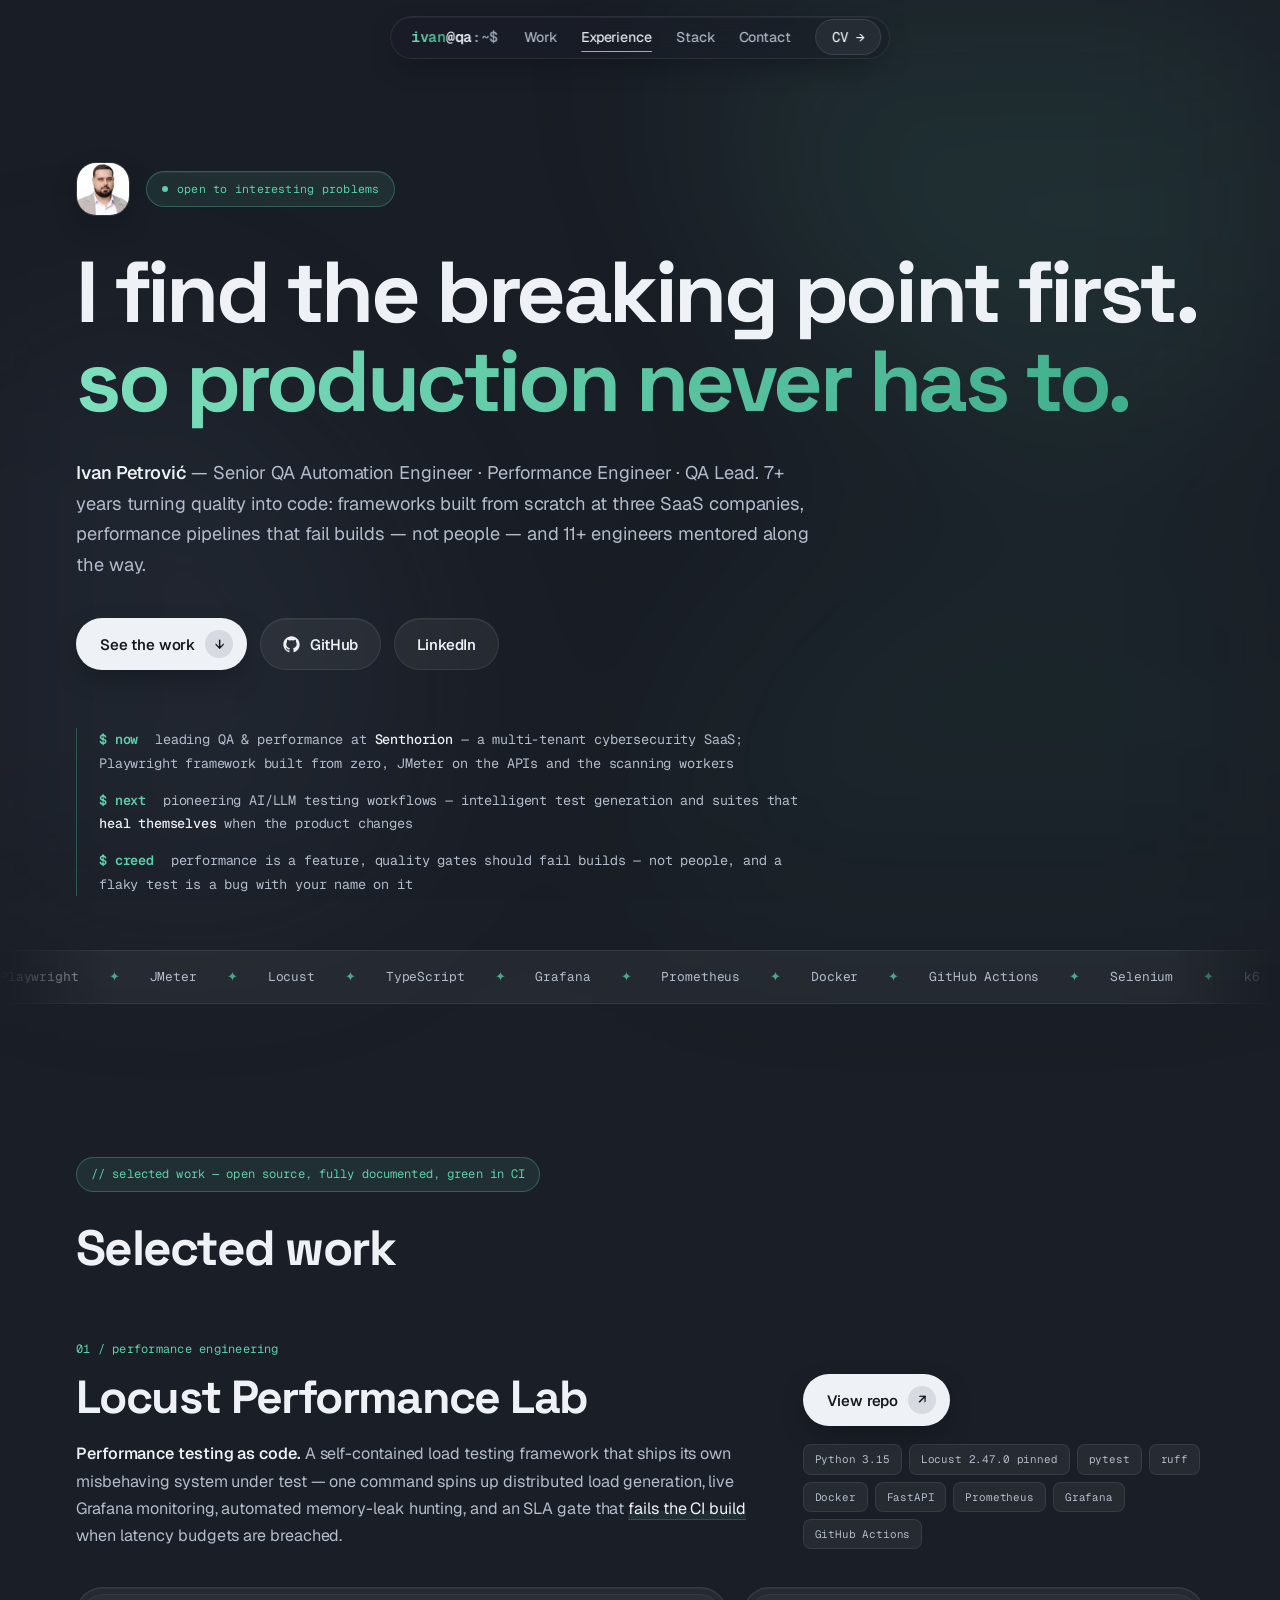
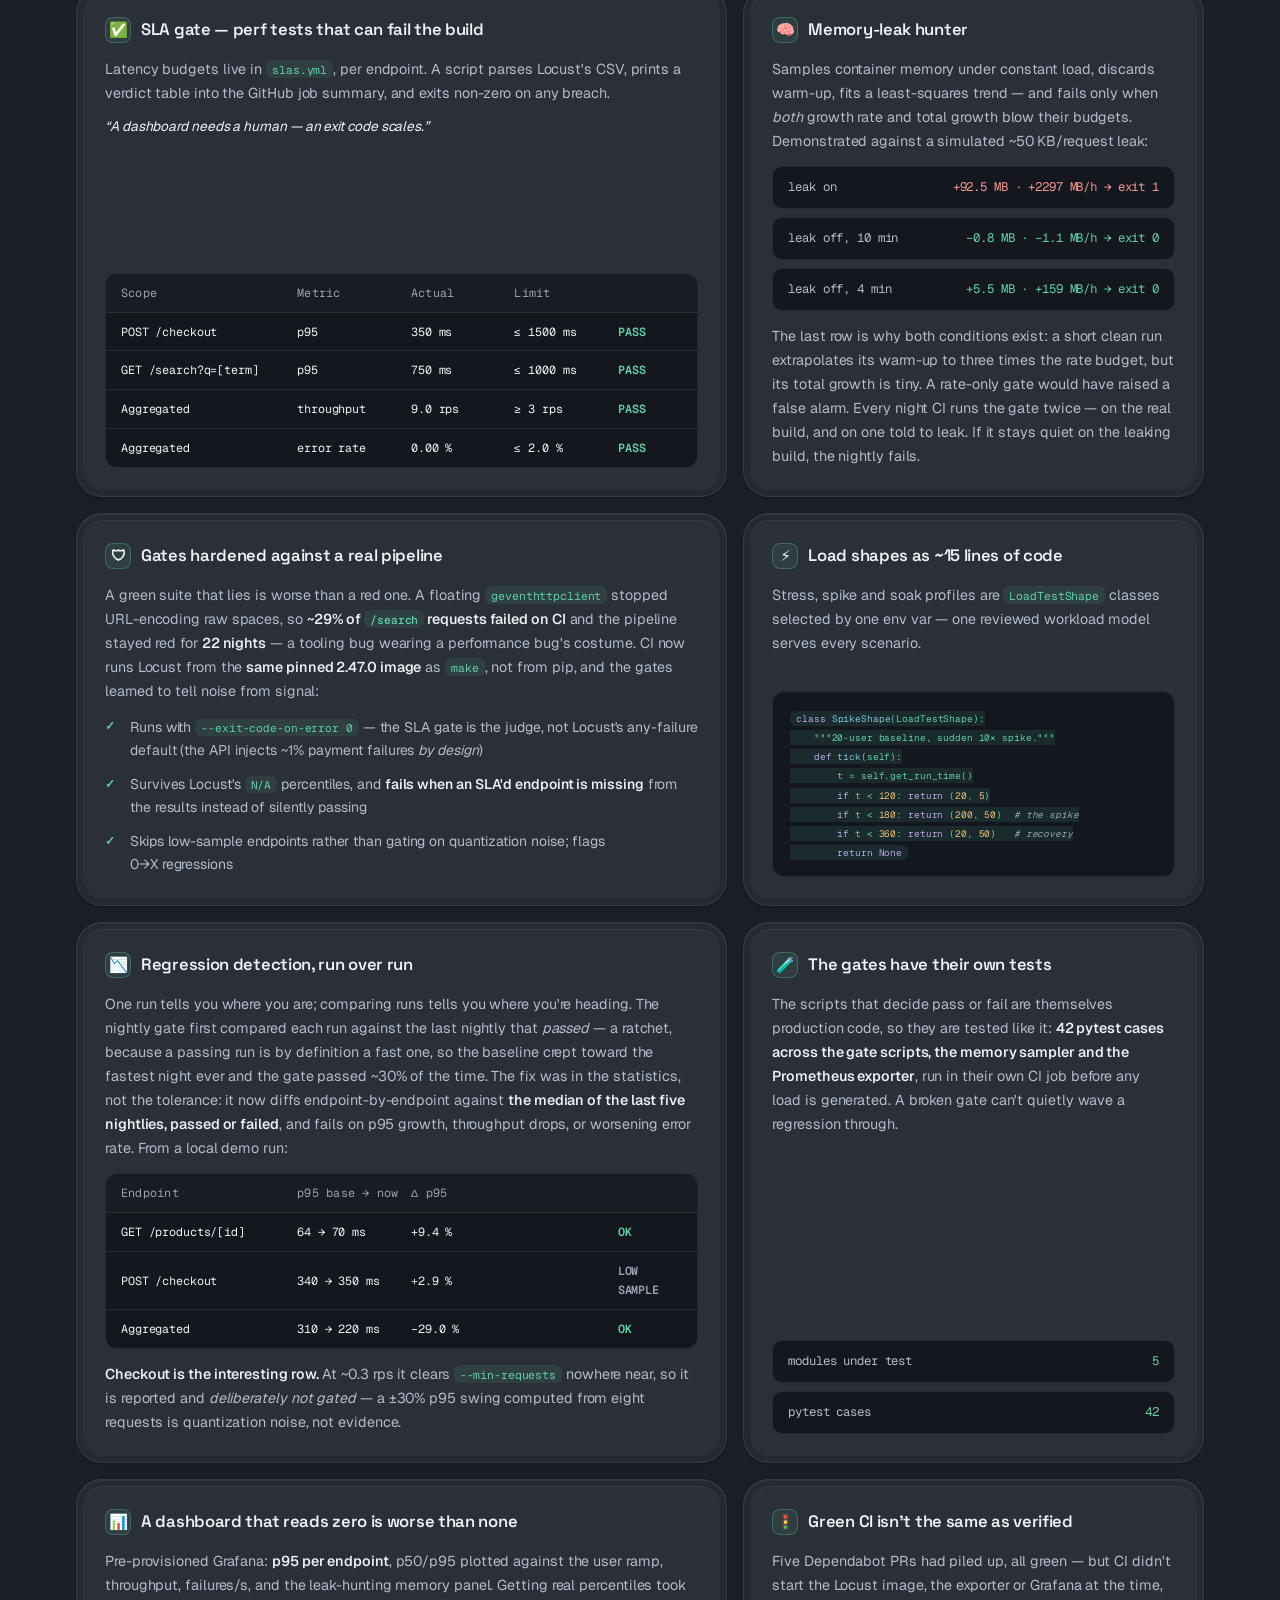
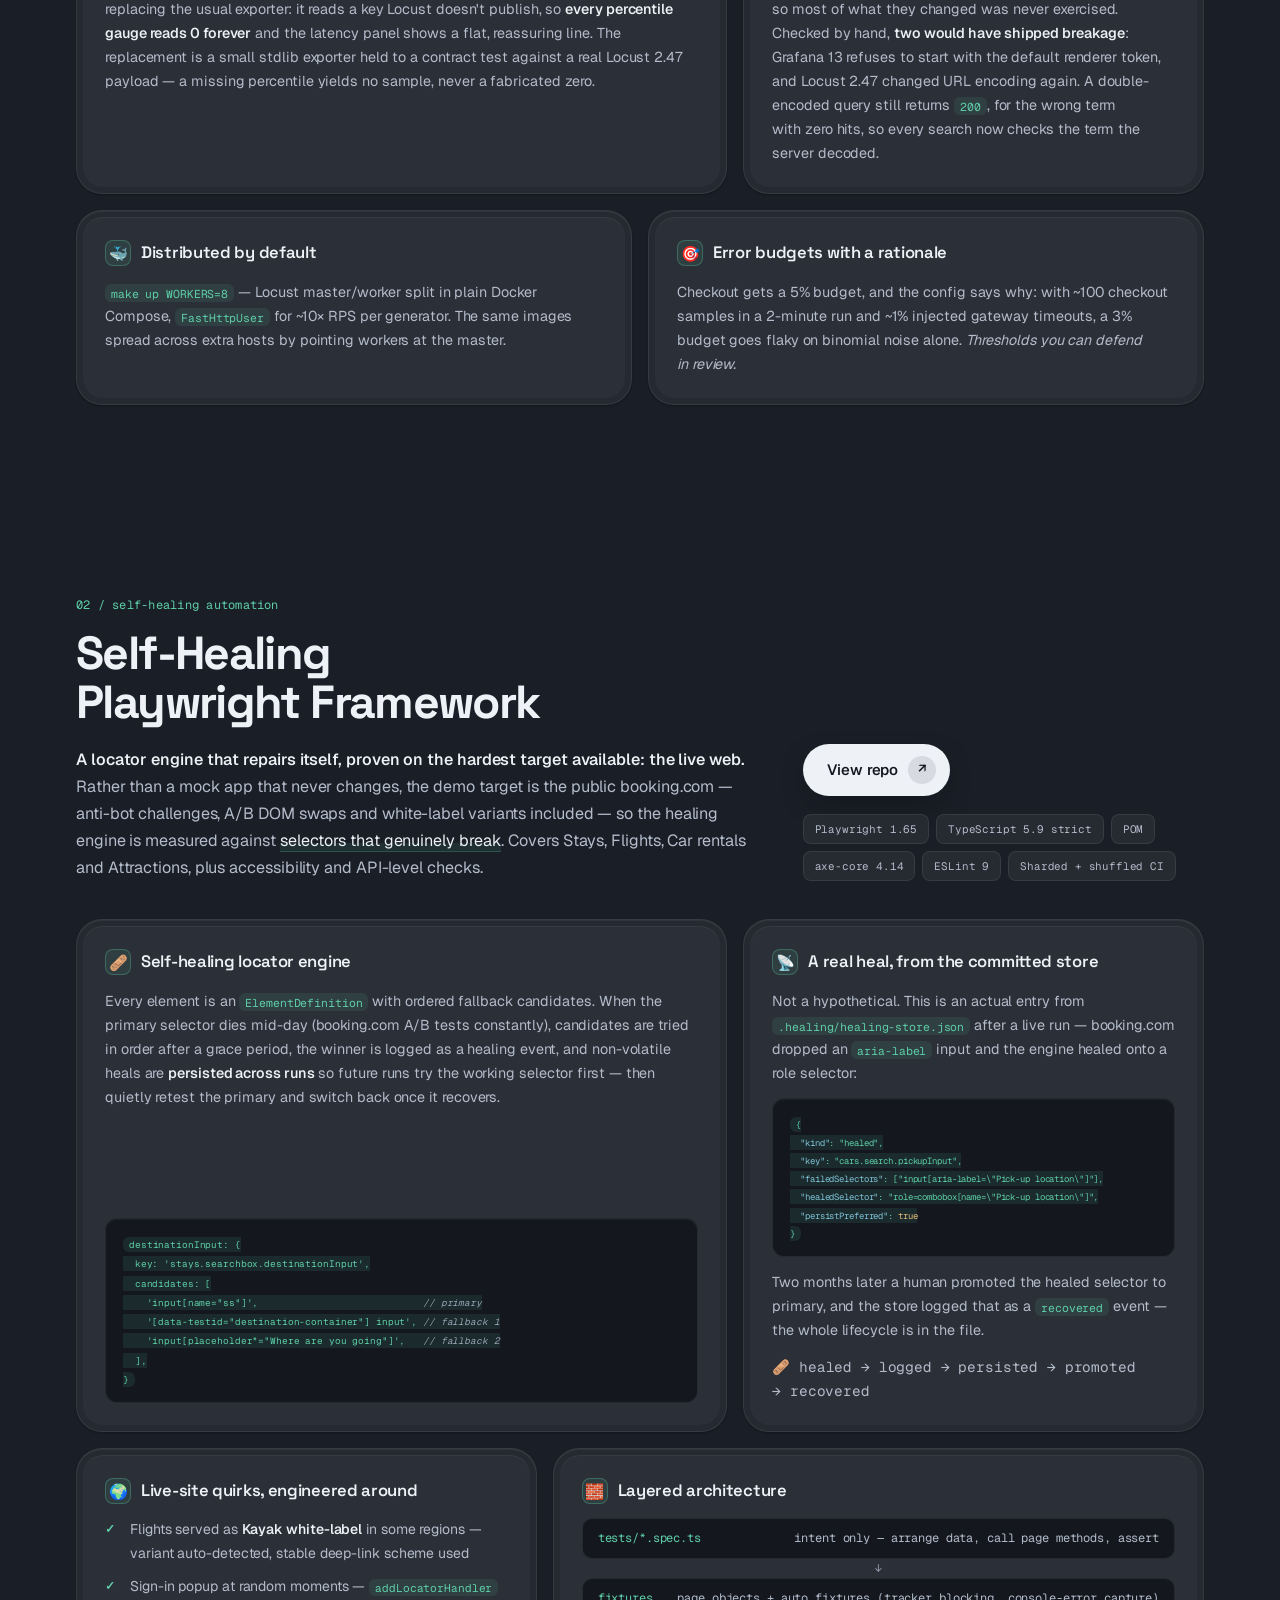
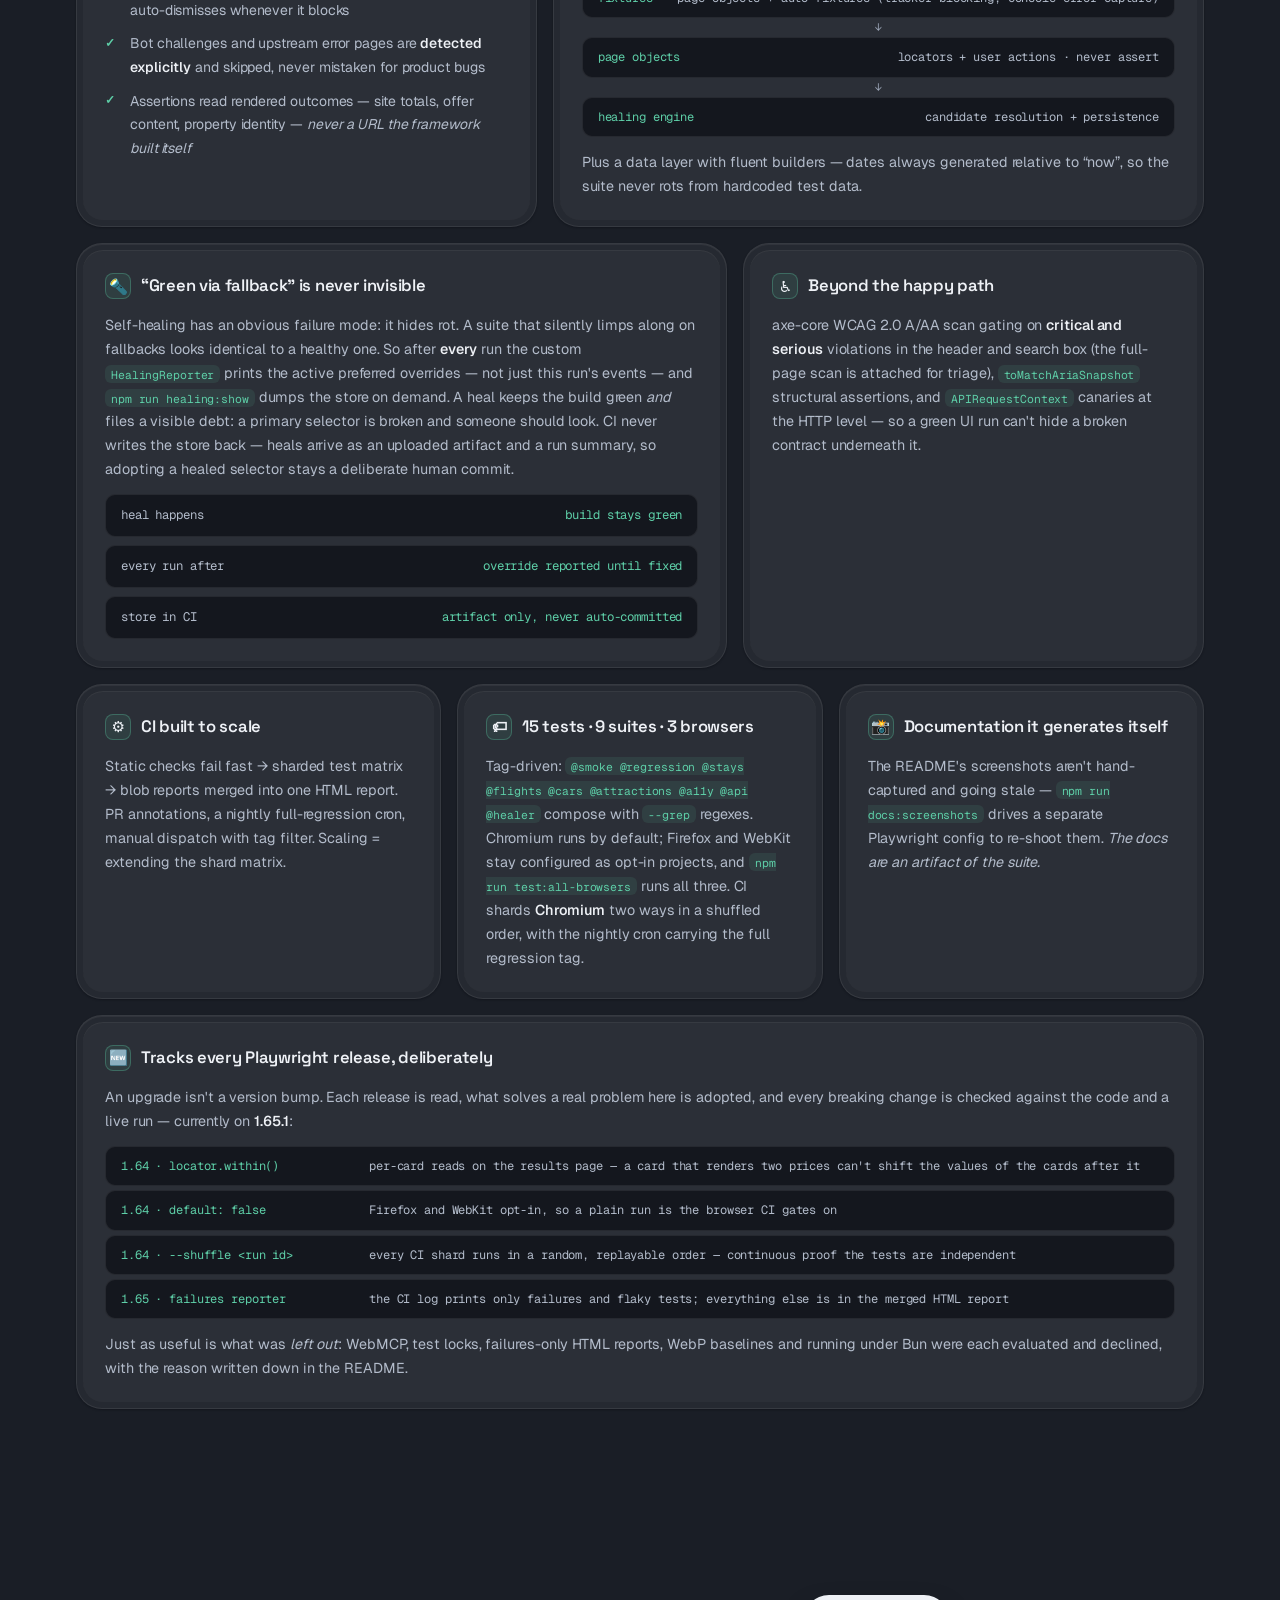
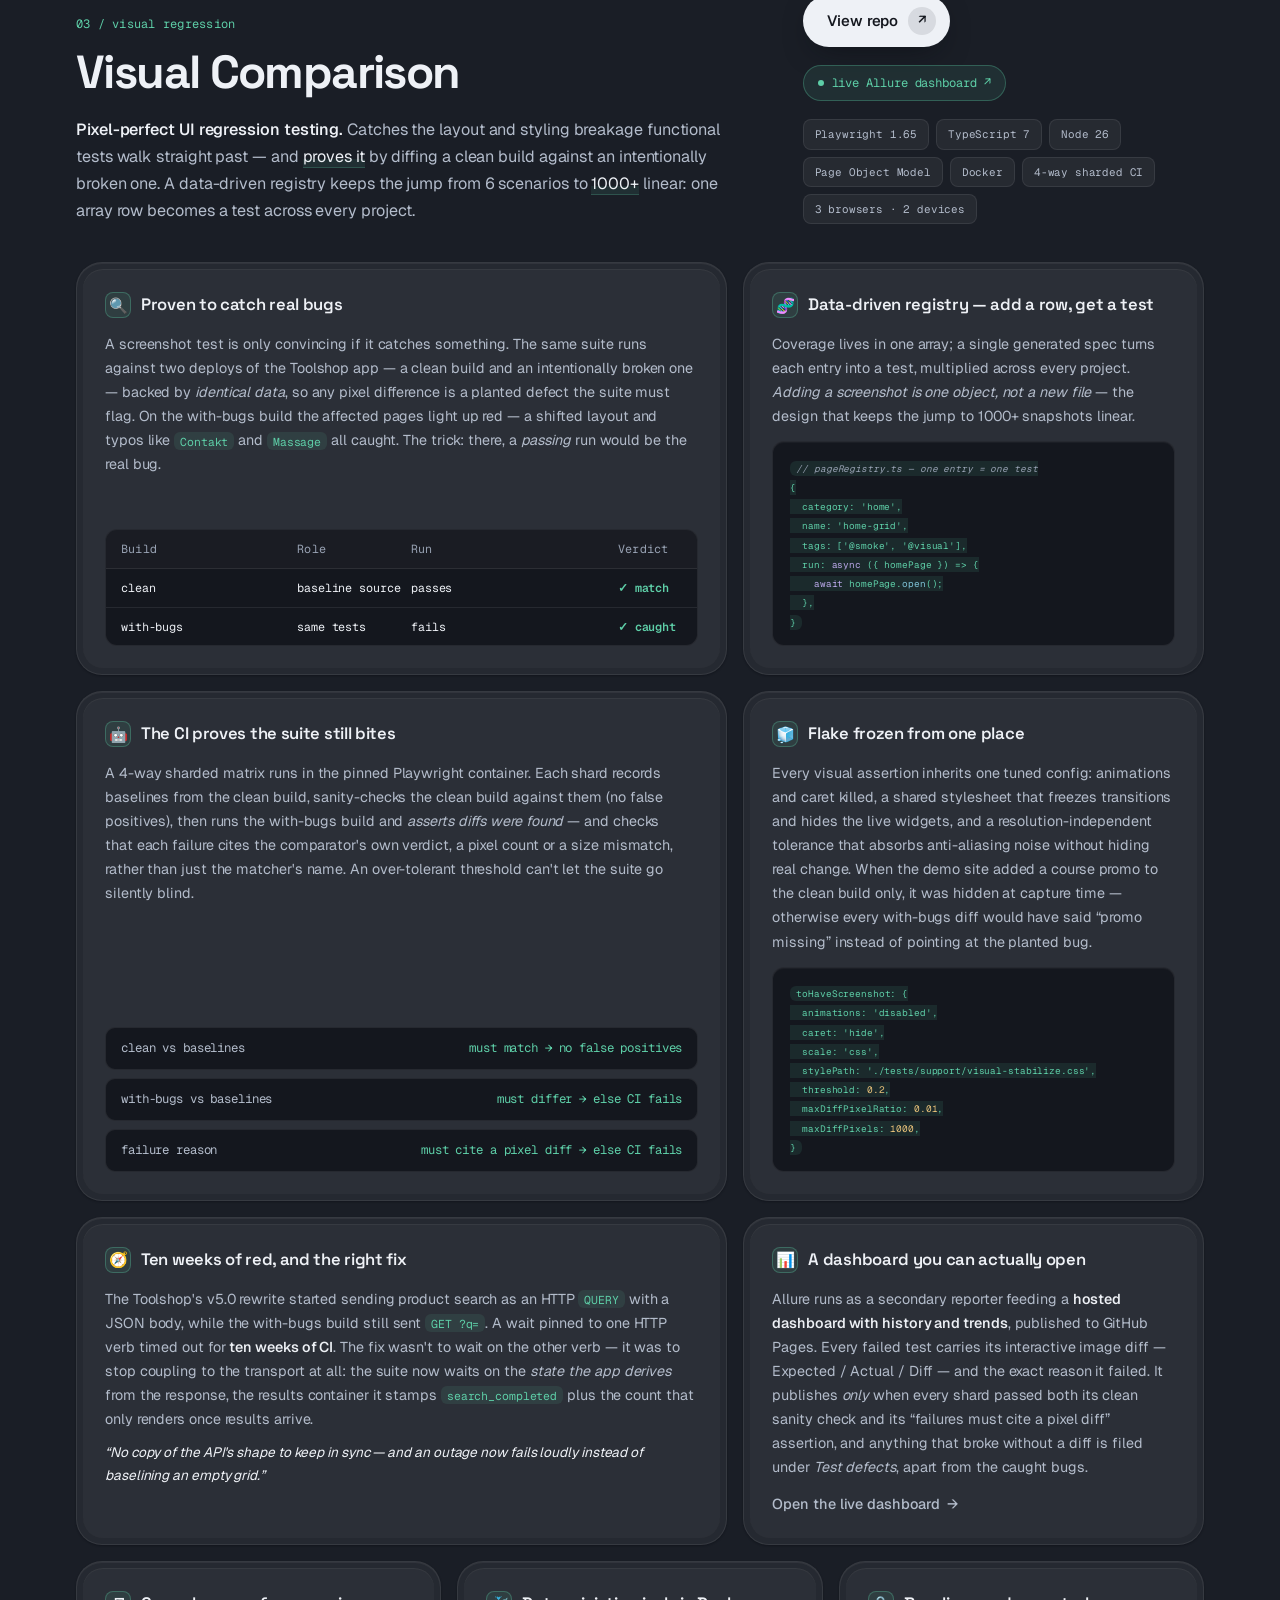
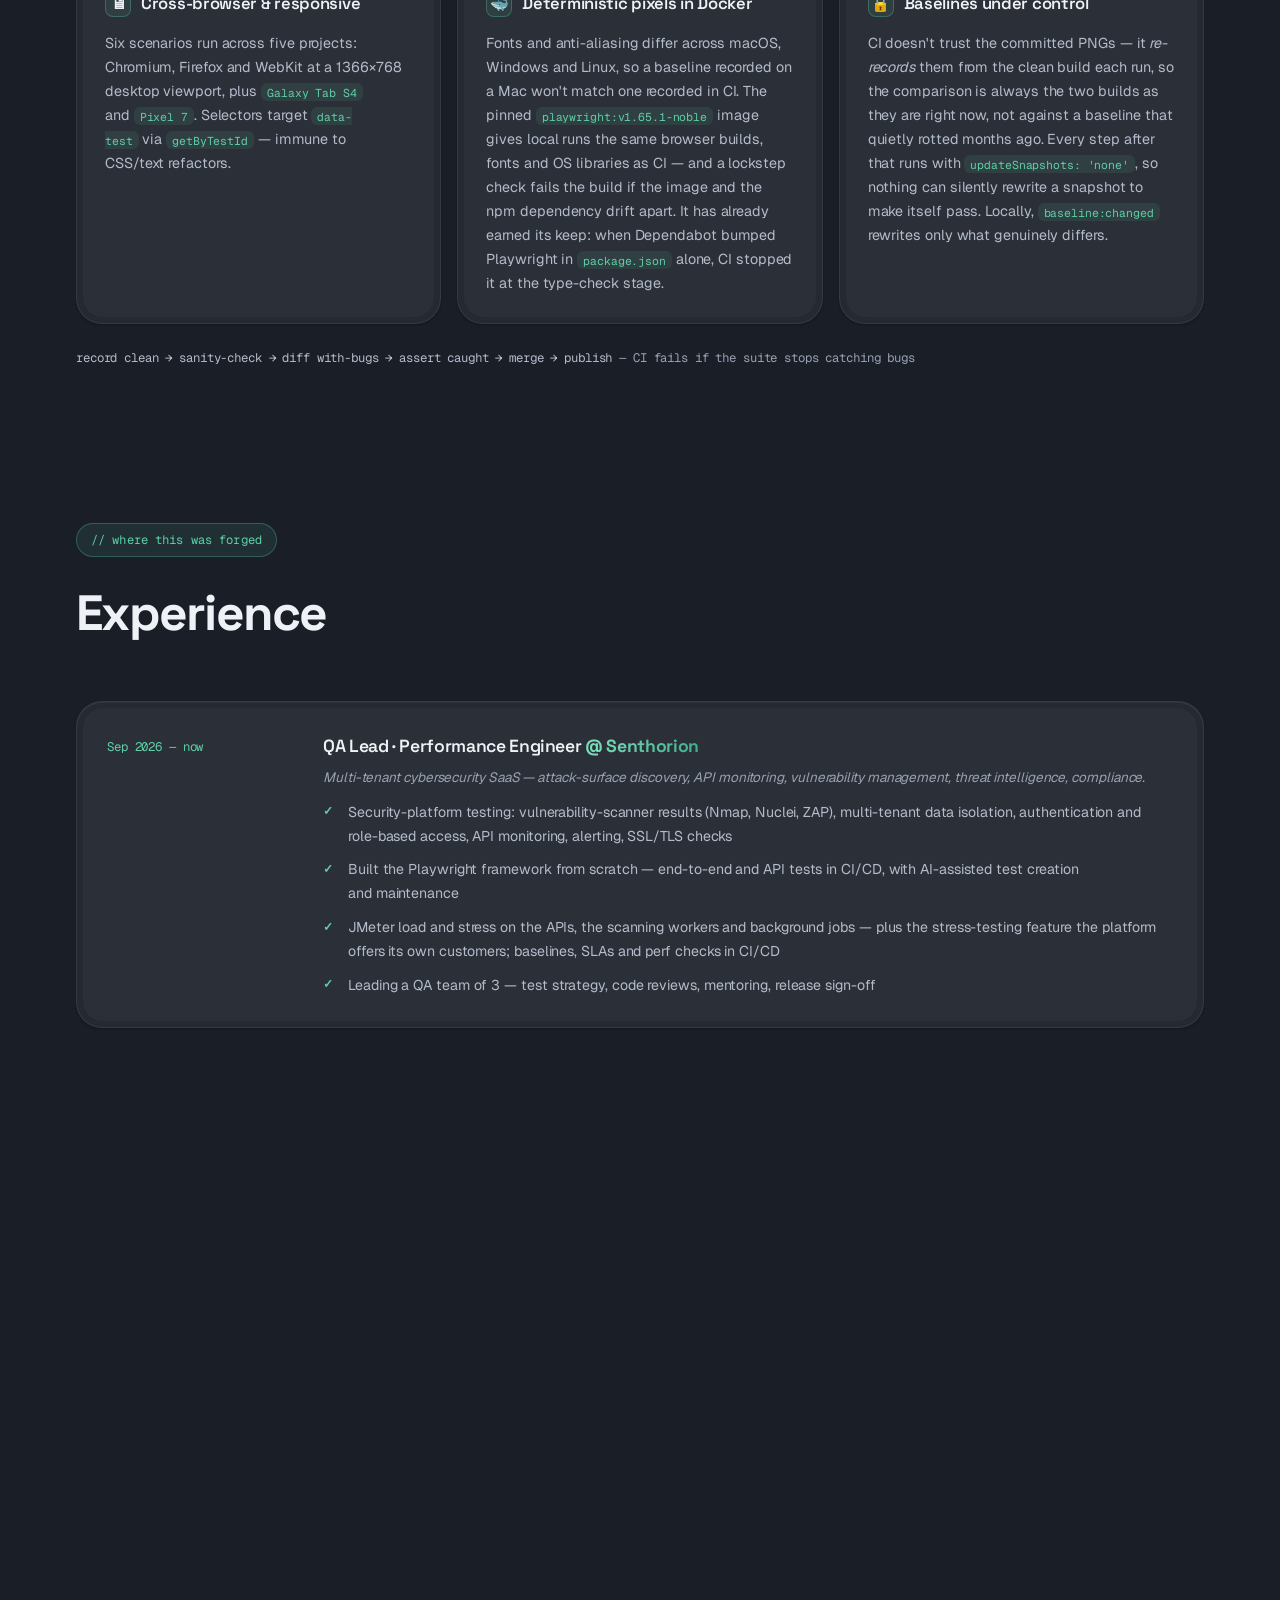
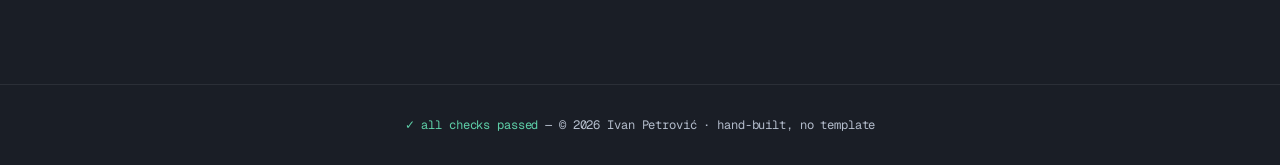
==== commit a601bc1b: "Mention the nightly self-test that proves the leak gate still fires nightly.yml runs check_memory_le" ====
--- a/index.html
+++ b/index.html
@@ -178,7 +178,9 @@
             <div><span class="dim">leak off, 4 min</span><span class="ok">+5.5 MB · +159 MB/h → exit 0</span></div>
           </div>
           <p class="sm">The last row is why both conditions exist: a short clean run extrapolates its warm-up to three
-            times the rate budget, but its total growth is tiny. A rate-only gate would have raised a false alarm.</p>
+            times the rate budget, but its total growth is tiny. A rate-only gate would have raised a false alarm.
+            Every night CI runs the gate twice — on the real build, and on one told to leak. If it stays quiet on the
+            leaking build, the nightly fails.</p>
         </div>
 
         <div class="bento-card span-7 glow">
